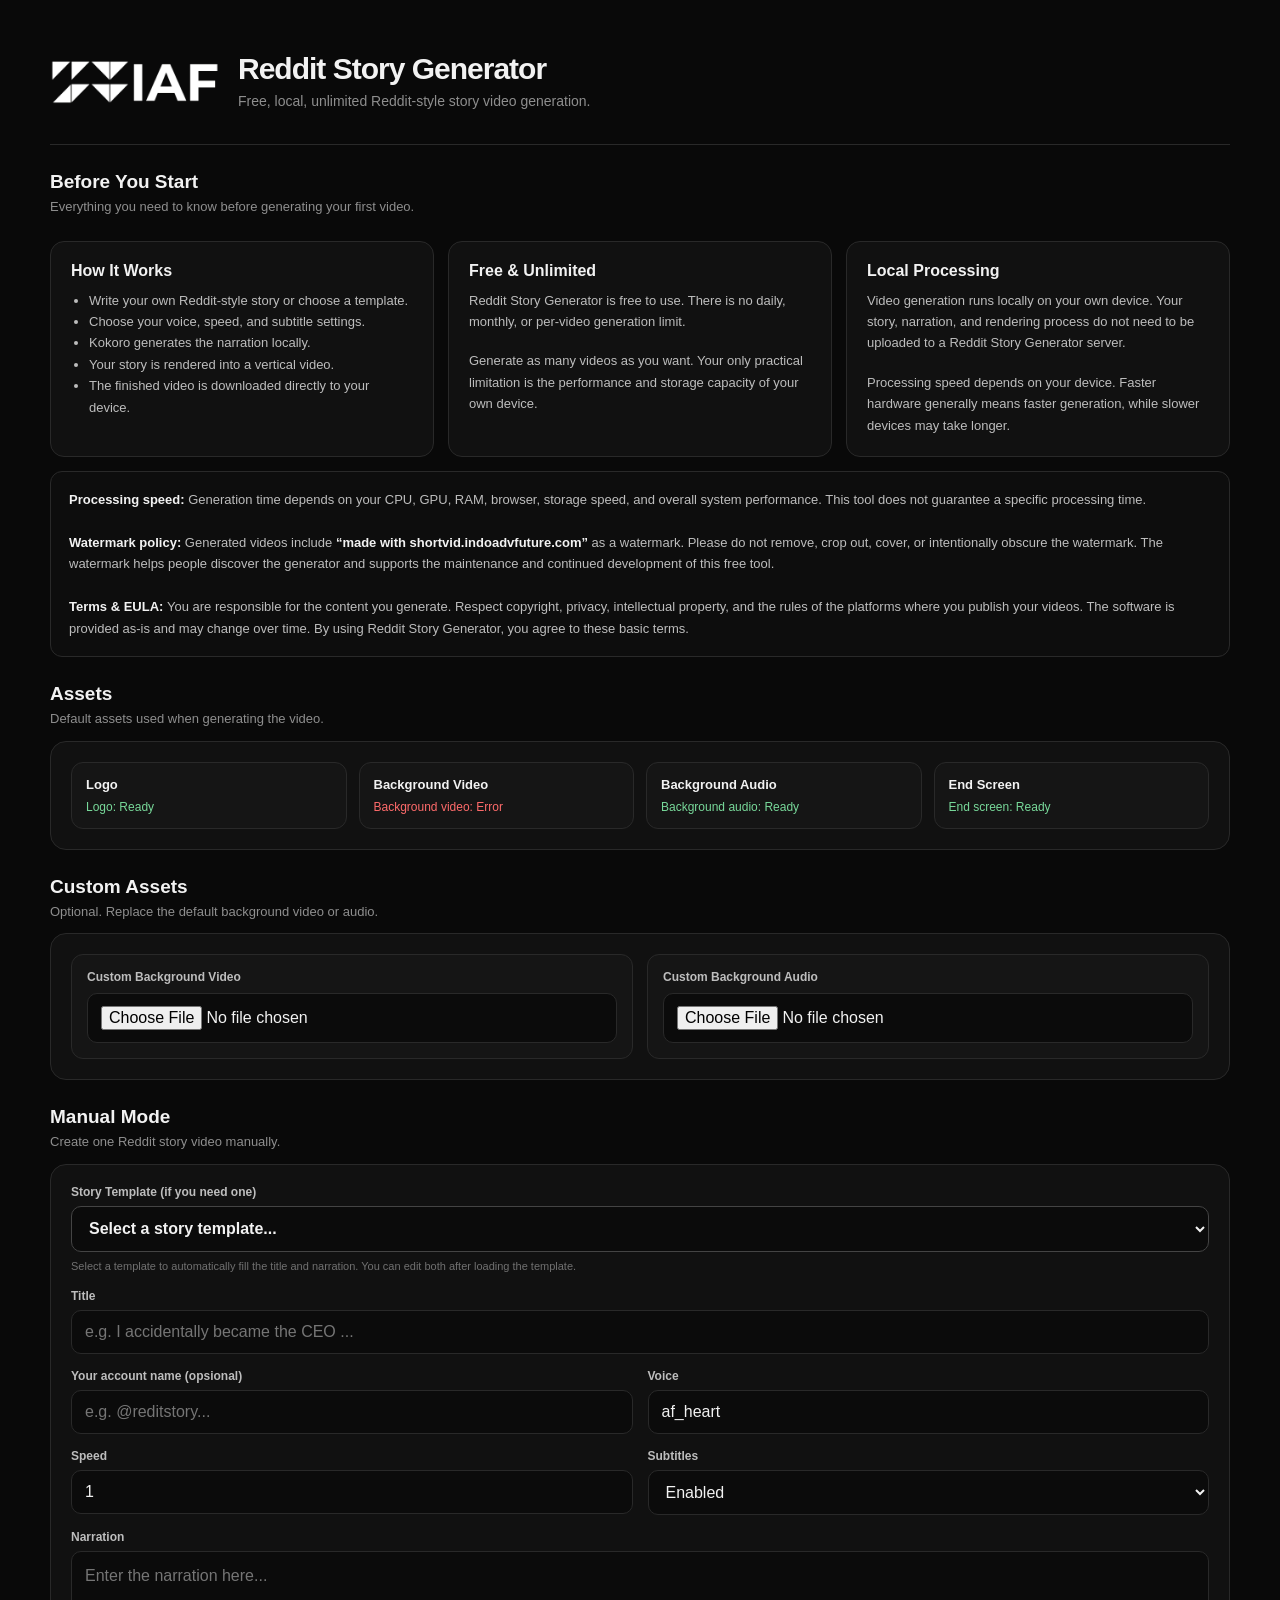
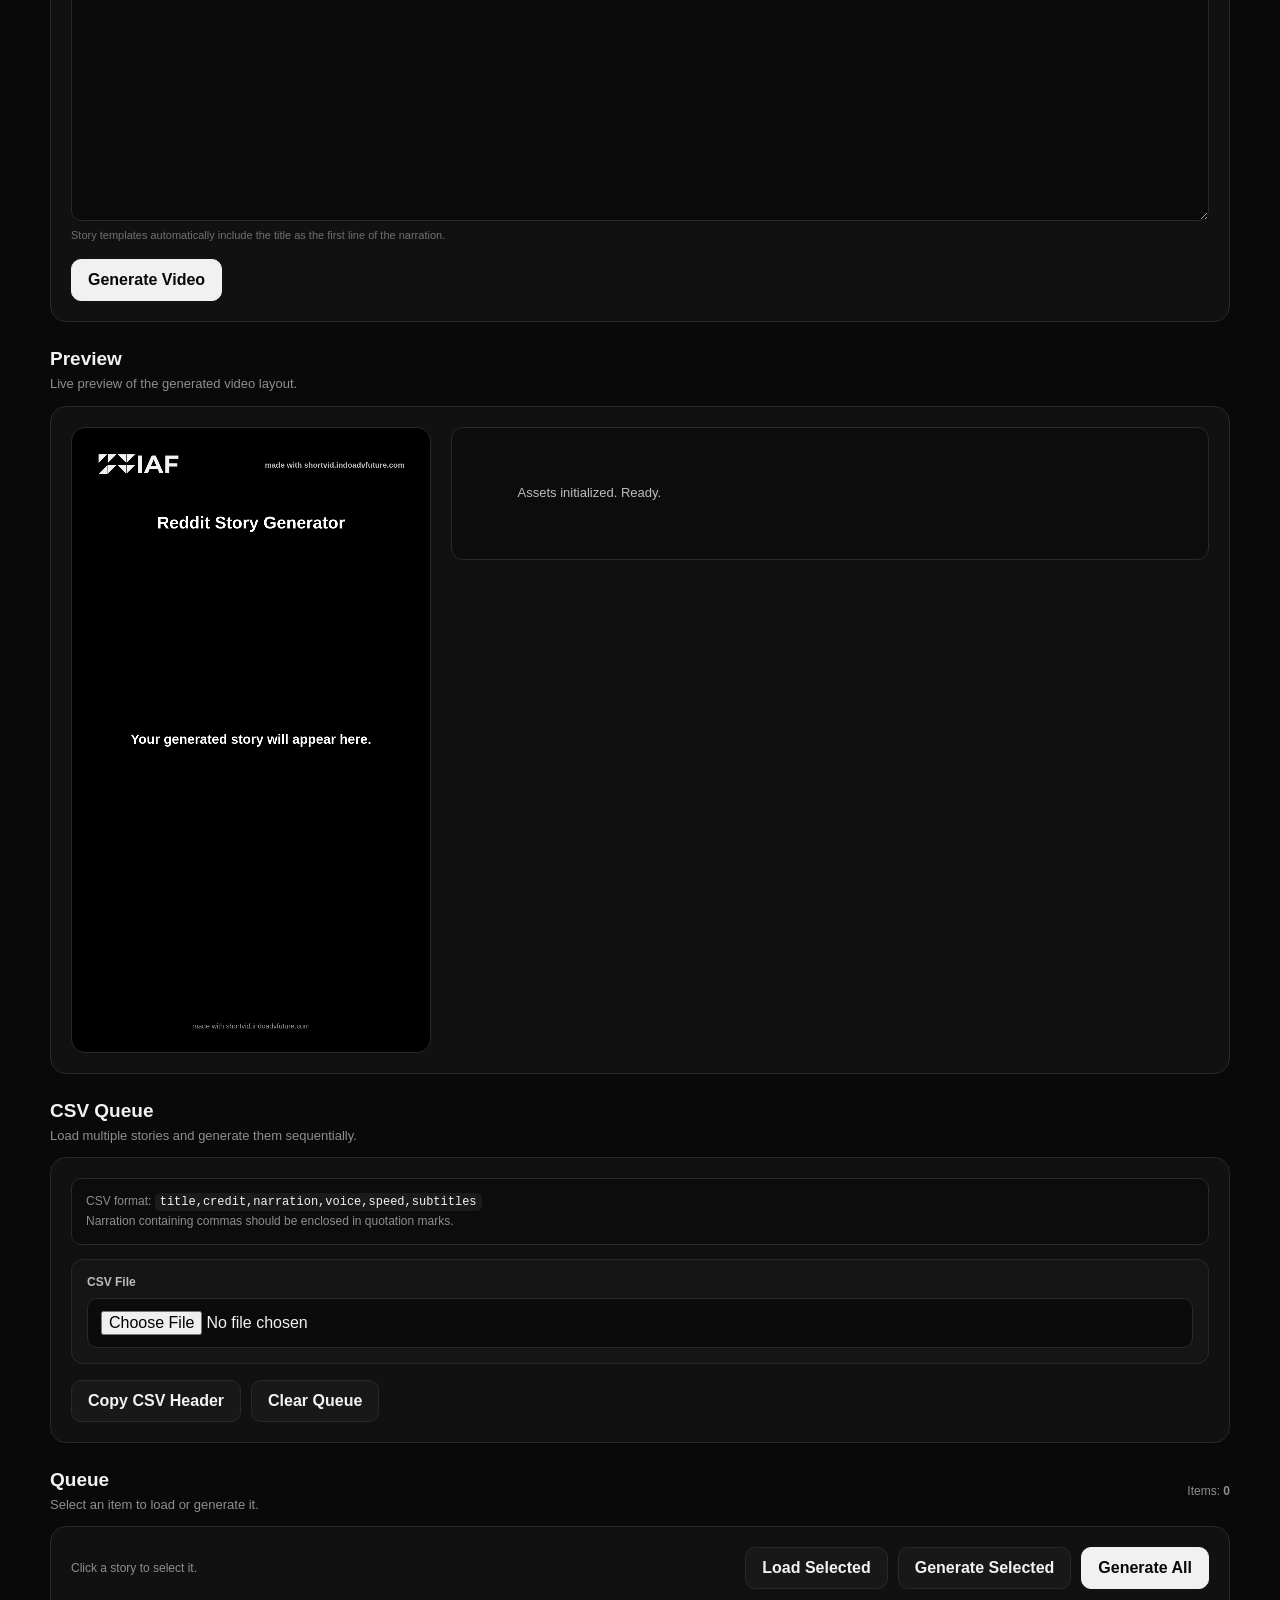
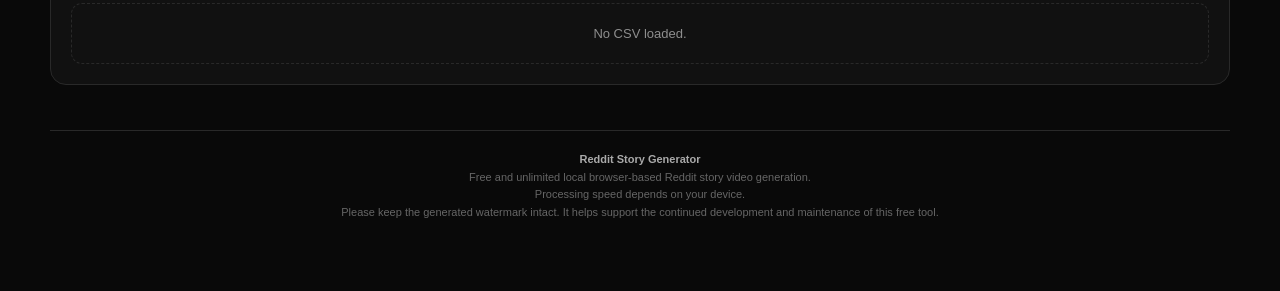
==== index.html @ f7179758 "bikin repo dulu wok" ====
<!DOCTYPE html>
<html lang="en">
<head>
  <meta charset="UTF-8" />
  <meta name="viewport" content="width=device-width, initial-scale=1.0" />

  <title>Reddit Story Generator</title>

  <style>
    * {
      box-sizing: border-box;
    }

    :root {
      --bg: #090909;
      --panel: #111111;
      --panel-2: #151515;
      --border: #292929;
      --text: #f2f2f2;
      --muted: #8e8e8e;
      --soft: #bdbdbd;
      --accent: #ffffff;
      --danger: #ff6b6b;
      --success: #78d99a;
    }

    html {
      scroll-behavior: smooth;
    }

    body {
      margin: 0;
      min-height: 100vh;
      background: var(--bg);
      color: var(--text);
      font-family:
        Arial,
        Helvetica,
        sans-serif;
    }

    button,
    input,
    textarea,
    select {
      font: inherit;
    }

    button {
      cursor: pointer;
    }

    .app {
      width: min(1180px, calc(100% - 32px));
      margin: 0 auto;
      padding: 32px 0 70px;
    }

    /* =========================
       HEADER
    ========================= */

    .header {
      display: flex;
      align-items: center;
      gap: 18px;
      padding: 18px 0 30px;
      border-bottom: 1px solid var(--border);
    }

    .header-logo {
      width: auto;
      height: 64px;
      max-width: 170px;
      object-fit: contain;
      display: block;
      background: transparent;
      border: none;
      padding: 0;
      border-radius: 0;
      flex-shrink: 0;
    }

    .header-title {
      margin: 0;
      font-size: 30px;
      font-weight: 700;
      letter-spacing: -1px;
    }

    .header-subtitle {
      margin: 5px 0 0;
      color: var(--muted);
      font-size: 14px;
      line-height: 1.5;
    }

    /* =========================
       SECTIONS
    ========================= */

    .section {
      margin-top: 26px;
    }

    .section-header {
      display: flex;
      justify-content: space-between;
      align-items: center;
      gap: 12px;
      margin-bottom: 12px;
    }

    .section-title {
      margin: 0;
      font-size: 19px;
    }

    .section-description {
      color: var(--muted);
      font-size: 13px;
      margin: 4px 0 0;
      line-height: 1.5;
    }

    .panel {
      background: var(--panel);
      border: 1px solid var(--border);
      border-radius: 16px;
      padding: 20px;
    }

    /* =========================
       INFO
    ========================= */

    .info-grid {
      display: grid;
      grid-template-columns: repeat(3, 1fr);
      gap: 14px;
      margin-top: 24px;
    }

    .info-card {
      background: var(--panel);
      border: 1px solid var(--border);
      border-radius: 14px;
      padding: 20px;
    }

    .info-card h2 {
      margin: 0 0 10px;
      font-size: 16px;
    }

    .info-card p,
    .info-card li {
      color: var(--soft);
      font-size: 13px;
      line-height: 1.65;
    }

    .info-card p {
      margin: 0;
    }

    .info-card ul {
      margin: 0;
      padding-left: 18px;
    }

    .notice {
      margin-top: 14px;
      padding: 17px 18px;
      border: 1px solid var(--border);
      border-radius: 12px;
      background: #0d0d0d;
      color: var(--soft);
      font-size: 13px;
      line-height: 1.65;
    }

    .notice strong {
      color: var(--text);
    }

    /* =========================
       ASSETS
    ========================= */

    .asset-grid {
      display: grid;
      grid-template-columns: repeat(4, 1fr);
      gap: 12px;
    }

    .asset {
      border: 1px solid var(--border);
      border-radius: 12px;
      padding: 14px;
      background: var(--panel-2);
    }

    .asset-name {
      font-size: 13px;
      font-weight: 600;
      margin-bottom: 8px;
    }

    .asset-status {
      color: var(--muted);
      font-size: 12px;
    }

    .asset-status.ready {
      color: var(--success);
    }

    .asset-status.error {
      color: var(--danger);
    }

    .asset-status.loading {
      color: var(--soft);
    }

    /* =========================
       FORMS
    ========================= */

    .form-grid {
      display: grid;
      grid-template-columns: repeat(2, 1fr);
      gap: 15px;
    }

    .field {
      display: flex;
      flex-direction: column;
      gap: 7px;
    }

    .field.full {
      grid-column: 1 / -1;
    }

    label {
      font-size: 12px;
      color: var(--soft);
      font-weight: 600;
    }

    input,
    textarea,
    select {
      width: 100%;
      color: var(--text);
      background: #0b0b0b;
      border: 1px solid var(--border);
      border-radius: 10px;
      outline: none;
      padding: 12px 13px;
    }

    input:focus,
    textarea:focus,
    select:focus {
      border-color: #555;
    }

    textarea {
      min-height: 270px;
      resize: vertical;
      line-height: 1.55;
    }

    select {
      cursor: pointer;
    }

    .template-select {
      min-height: 46px;
      border-color: #444;
      background: #0b0b0b;
      font-weight: 600;
    }

    .template-select:hover {
      border-color: #555;
    }

    .template-select:focus {
      border-color: #777;
    }

    .field-hint {
      color: #707070;
      font-size: 11px;
      line-height: 1.4;
    }

    /* =========================
       BUTTONS
    ========================= */

    .button-row {
      display: flex;
      flex-wrap: wrap;
      gap: 10px;
      margin-top: 16px;
    }

    button {
      border: 1px solid var(--border);
      background: #181818;
      color: var(--text);
      border-radius: 10px;
      padding: 11px 16px;
      font-weight: 600;
      transition:
        background 0.15s ease,
        border-color 0.15s ease,
        opacity 0.15s ease;
    }

    button:hover {
      background: #222;
      border-color: #444;
    }

    button.primary {
      background: #f1f1f1;
      color: #080808;
      border-color: #f1f1f1;
    }

    button.primary:hover {
      background: #ffffff;
    }

    button:disabled {
      opacity: 0.45;
      cursor: not-allowed;
    }

    /* =========================
       FILE INPUTS
    ========================= */

    .file-grid {
      display: grid;
      grid-template-columns: repeat(2, 1fr);
      gap: 14px;
    }

    .file-box {
      border: 1px solid var(--border);
      border-radius: 12px;
      padding: 15px;
      background: var(--panel-2);
    }

    .file-box label {
      display: block;
      margin-bottom: 9px;
    }

    /* =========================
       PREVIEW
    ========================= */

    .preview-layout {
      display: grid;
      grid-template-columns: 360px 1fr;
      gap: 20px;
      align-items: start;
    }

    .preview-frame {
      width: 100%;
      background: #000;
      border: 1px solid var(--border);
      border-radius: 14px;
      padding: 8px;
    }

    #previewCanvas {
      width: 100%;
      height: auto;
      display: block;
      background: #000;
      border-radius: 8px;
    }

    .status-box {
      min-height: 120px;
      background: #0c0c0c;
      border: 1px solid var(--border);
      border-radius: 12px;
      padding: 15px;
      color: var(--soft);
      font-size: 13px;
      line-height: 1.55;
      white-space: pre-wrap;
    }

    /* =========================
       CSV
    ========================= */

    .csv-help {
      padding: 13px 14px;
      margin-bottom: 14px;
      background: #0c0c0c;
      border: 1px solid var(--border);
      border-radius: 10px;
      color: var(--muted);
      font-size: 12px;
      line-height: 1.55;
    }

    code {
      color: var(--text);
      background: #1a1a1a;
      border-radius: 5px;
      padding: 2px 5px;
    }

    /* =========================
       QUEUE
    ========================= */

    .queue-toolbar {
      display: flex;
      flex-wrap: wrap;
      gap: 10px;
      align-items: center;
      justify-content: space-between;
      margin-bottom: 14px;
    }

    .queue-count {
      color: var(--muted);
      font-size: 12px;
    }

    #queueBody {
      display: flex;
      flex-direction: column;
      gap: 8px;
    }

    .queue-item {
      display: grid;
      grid-template-columns: 38px 1fr;
      gap: 12px;
      align-items: center;
      border: 1px solid var(--border);
      background: var(--panel-2);
      border-radius: 11px;
      padding: 11px 13px;
      cursor: pointer;
    }

    .queue-item:hover {
      border-color: #444;
    }

    .queue-item.selected {
      border-color: #777;
      background: #191919;
    }

    .queue-index {
      color: var(--muted);
      font-size: 12px;
      text-align: center;
    }

    .queue-title {
      font-size: 13px;
      font-weight: 600;
    }

    .queue-meta {
      display: flex;
      flex-wrap: wrap;
      gap: 8px;
      margin-top: 5px;
      color: var(--muted);
      font-size: 11px;
    }

    .empty-queue {
      color: var(--muted);
      border: 1px dashed var(--border);
      border-radius: 11px;
      padding: 22px;
      text-align: center;
      font-size: 13px;
    }

    /* =========================
       FOOTER
    ========================= */

    .footer {
      margin-top: 45px;
      padding-top: 20px;
      border-top: 1px solid var(--border);
      color: #666;
      text-align: center;
      font-size: 11px;
      line-height: 1.6;
    }

    .footer strong {
      color: #aaa;
    }

    /* =========================
       RESPONSIVE
    ========================= */

    @media (max-width: 850px) {
      .info-grid {
        grid-template-columns: 1fr;
      }

      .asset-grid {
        grid-template-columns: repeat(2, 1fr);
      }

      .preview-layout {
        grid-template-columns: 1fr;
      }

      .preview-frame {
        max-width: 360px;
      }
    }

    @media (max-width: 650px) {
      .app {
        width: min(100% - 20px, 1180px);
        padding-top: 18px;
      }

      .header {
        align-items: flex-start;
      }

      .header-logo {
        height: 52px;
        max-width: 125px;
      }

      .header-title {
        font-size: 23px;
      }

      .header-subtitle {
        font-size: 12px;
      }

      .form-grid,
      .file-grid {
        grid-template-columns: 1fr;
      }

      .field.full {
        grid-column: auto;
      }

      .asset-grid {
        grid-template-columns: 1fr;
      }

      .queue-toolbar {
        align-items: flex-start;
        flex-direction: column;
      }
    }
  </style>
</head>

<script>
(() => {
  const templates = {
    "little-brother": {
      title: "My little brother keeps asking me why I keep leaving my room at night.",
      narration: `My little brother keeps asking me why I keep leaving my room at night.

My little brother asked me something weird yesterday.

"Why do you keep leaving your room at 3 AM?"

I laughed.

"I don't."

He looked confused.

"Yes, you do."

I asked him what he saw.

He said every night, my bedroom door opens.

Then I walk downstairs.

I stand in the kitchen for a few minutes.

Then I come back upstairs.

I thought he was dreaming.

Until last night.

At 3:07 AM, I heard my bedroom door open.

I stayed completely still.

Footsteps walked down the hallway.

Then downstairs.

I grabbed my phone and checked the time.

3:08 AM.

I heard the kitchen cabinet open.

Then silence.

A few minutes later, footsteps came back upstairs.

They stopped outside my door.

Then my door slowly opened.

I expected to see myself.

Instead, I saw my little brother standing there.

He looked terrified.

He whispered:

"Don't look behind you."

I slowly turned around.

My closet door was open.

Something was standing inside.

Wearing my clothes.

My brother grabbed my hand.

Then my phone buzzed.

A message from my own number appeared.

"Don't let him wake up."

I looked at my brother.

He smiled.

Then he whispered:

"You finally noticed."`
    },

    "security-camera": {
      title: "My dad installed a camera in my room, but he refuses to tell me why.",
      narration: `My dad installed a camera in my room, but he refuses to tell me why.

My dad gave me a new security camera last week.

He said it was for safety.

I installed it above my desk.

Nothing unusual happened.

Until yesterday.

I was looking through the recordings when I noticed something strange.

At exactly 2:14 AM, the camera showed me sitting on my bed.

But I was asleep.

I watched the video again.

There I was.

Sitting completely still.

Staring directly into the camera.

I called my dad.

"Dad, why is there a recording of me awake last night?"

He went silent.

Then he asked:

"Are you sure that's you?"

I sent him the video.

He immediately called me back.

"Turn the camera off."

I asked why.

He said:

"Because we removed that camera six months ago."

I looked up.

The camera was still above my desk.

Then the recording suddenly updated.

A new video appeared.

It showed my bedroom.

Except this time, I wasn't in it.

Someone was standing behind the camera.

Then they whispered:

"Your dad knows."

My phone buzzed.

Dad had sent me one message.

"Do not come home."

I looked at my bedroom door.

It was slowly opening.`
    },

    "dead-neighbor": {
      title: "My neighbor knocks on my door every morning, but he died last month.",
      narration: `My neighbor knocks on my door every morning, but he died last month.

Every morning at 7 AM, someone knocks on my door.

Three knocks.

Always exactly three.

I never answered because I assumed it was my neighbor.

He used to do that every morning.

Yesterday I finally opened the door.

Nobody was there.

I looked across the street.

My neighbor's house was empty.

Then I remembered.

He died last month.

I went back inside and checked my security camera.

The footage showed him standing at my door.

Same clothes.

Same face.

Same three knocks.

I called his daughter.

She started crying when I told her.

Then she asked:

"Did he say anything?"

I said no.

She went quiet.

"That's strange."

I asked why.

She said:

"My dad couldn't knock."

"His hands were missing."

I froze.

That morning, the knocking happened again.

Three knocks.

This time, I heard a voice.

"Open the door."

I looked through the peephole.

My neighbor was standing outside.

Then he smiled.

And pointed behind me.

I turned around.

Someone was standing in my hallway.

Wearing the exact same clothes.`
    },

    "future-texts": {
      title: "My phone keeps receiving texts from me 10 minutes in the future.",
      narration: `My phone keeps receiving texts from me 10 minutes in the future.

The first message said:

"Don't leave your room."

I thought it was a glitch.

Then another message arrived.

"Your mom is about to knock."

Ten seconds later, someone knocked.

It was Mom.

I asked her if she had texted me.

She said no.

Another message appeared.

"Don't open the door."

I looked at Mom.

She was still knocking.

"Open up."

I didn't.

Then my phone buzzed again.

"Good. Now hide."

I asked who was texting me.

The reply came instantly.

"Me."

I typed:

"Who is me?"

Three dots appeared.

Then:

"You."

I laughed nervously.

Then another message appeared.

"Whatever happens, don't look through the window."

I heard something outside.

I looked anyway.

There was someone standing in the backyard.

It looked exactly like me.

My phone buzzed one last time.

"Why did you look?"

I stared at the window.

The person outside slowly raised their phone.

Mine buzzed again.

The message said:

"I'm not outside anymore."`
    }
  };

  function initStoryTemplate() {
    const select = document.getElementById("storyTemplate");
    const title = document.getElementById("titleInput");
    const narration = document.getElementById("narrationInput");
    const credit = document.getElementById("creditInput");

    if (!select || !title || !narration) {
      console.error(
        "[Story Template] Missing required elements:",
        {
          storyTemplate: !!select,
          titleInput: !!title,
          narrationInput: !!narration
        }
      );
      return;
    }

    select.addEventListener("change", () => {
      const template = templates[select.value];

      // Placeholder selected
      if (!template) return;

      // Fill title
      title.value = template.title;

      // Fill narration
      // The title is already included as the first line.
      narration.value = template.narration;

      // Template selection clears REG-ID / credit
      if (credit) {
        credit.value = "";
      }

      // Tell the rest of the UI that values changed
      title.dispatchEvent(
        new Event("input", { bubbles: true })
      );

      narration.dispatchEvent(
        new Event("input", { bubbles: true })
      );

      if (credit) {
        credit.dispatchEvent(
          new Event("input", { bubbles: true })
        );
      }

      // Update preview if available
      if (typeof window.drawPreview === "function") {
        try {
          window.drawPreview();
        } catch (e) {
          console.warn(
            "[Story Template] Preview update failed:",
            e
          );
        }
      }

      // Update status if available
      if (typeof window.setStatus === "function") {
        try {
          window.setStatus(
            "Loaded story template: " + template.title
          );
        } catch (e) {}
      }

      console.log(
        "[Story Template] Loaded:",
        select.value
      );
    });

    console.log(
      "[Story Template] Handler initialized successfully."
    );
  }

  // Works whether this script is loaded before or after DOM is ready
  if (document.readyState === "loading") {
    document.addEventListener(
      "DOMContentLoaded",
      initStoryTemplate,
      { once: true }
    );
  } else {
    initStoryTemplate();
  }
})();
</script>

<body>

  <main class="app">

    <!-- =========================
         HEADER
    ========================= -->

    <header class="header">

      <img
        id="logoLoader"
        class="header-logo"
        src="iaf-logo.png"
        alt="Reddit Story Generator"
      />

      <div class="header-text">

        <h1 class="header-title">
          Reddit Story Generator
        </h1>

        <p class="header-subtitle">
          Free, local, unlimited Reddit-style story video generation.
        </p>

      </div>

    </header>


    <!-- =========================
         BEFORE YOU START
    ========================= -->

    <section class="section">

      <div class="section-header">

        <div>

          <h2 class="section-title">
            Before You Start
          </h2>

          <p class="section-description">
            Everything you need to know before generating your first video.
          </p>

        </div>

      </div>


      <div class="info-grid">

        <!-- HOW IT WORKS -->

        <div class="info-card">

          <h2>
            How It Works
          </h2>

          <ul>

            <li>
              Write your own Reddit-style story or choose a template.
            </li>

            <li>
              Choose your voice, speed, and subtitle settings.
            </li>

            <li>
              Kokoro generates the narration locally.
            </li>

            <li>
              Your story is rendered into a vertical video.
            </li>

            <li>
              The finished video is downloaded directly to your device.
            </li>

          </ul>

        </div>


        <!-- FREE -->

        <div class="info-card">

          <h2>
            Free & Unlimited
          </h2>

          <p>
            Reddit Story Generator is free to use.
            There is no daily, monthly, or per-video generation limit.
          </p>

          <br />

          <p>
            Generate as many videos as you want.
            Your only practical limitation is the performance
            and storage capacity of your own device.
          </p>

        </div>


        <!-- LOCAL -->

        <div class="info-card">

          <h2>
            Local Processing
          </h2>

          <p>
            Video generation runs locally on your own device.
            Your story, narration, and rendering process do not need
            to be uploaded to a Reddit Story Generator server.
          </p>

          <br />

          <p>
            Processing speed depends on your device.
            Faster hardware generally means faster generation,
            while slower devices may take longer.
          </p>

        </div>

      </div>


      <!-- NOTICE -->

      <div class="notice">

        <strong>
          Processing speed:
        </strong>

        Generation time depends on your CPU, GPU, RAM, browser,
        storage speed, and overall system performance.
        This tool does not guarantee a specific processing time.

        <br />
        <br />

        <strong>
          Watermark policy:
        </strong>

        Generated videos include
        <strong>
          “made with shortvid.indoadvfuture.com”
        </strong>
        as a watermark.

        Please do not remove, crop out, cover, or intentionally
        obscure the watermark.

        The watermark helps people discover the generator and
        supports the maintenance and continued development
        of this free tool.

        <br />
        <br />

        <strong>
          Terms & EULA:
        </strong>

        You are responsible for the content you generate.
        Respect copyright, privacy, intellectual property,
        and the rules of the platforms where you publish your videos.

        The software is provided as-is and may change over time.

        By using Reddit Story Generator, you agree to these basic terms.

      </div>

    </section>


    <!-- =========================
         ASSETS
    ========================= -->

    <section class="section">

      <div class="section-header">

        <div>

          <h2 class="section-title">
            Assets
          </h2>

          <p class="section-description">
            Default assets used when generating the video.
          </p>

        </div>

      </div>


      <div class="panel">

        <div class="asset-grid">

          <div class="asset">

            <div class="asset-name">
              Logo
            </div>

            <div
              id="logoStatus"
              class="asset-status"
            >
              Loading...
            </div>

          </div>


          <div class="asset">

            <div class="asset-name">
              Background Video
            </div>

            <div
              id="videoStatus"
              class="asset-status"
            >
              Loading...
            </div>

          </div>


          <div class="asset">

            <div class="asset-name">
              Background Audio
            </div>

            <div
              id="audioStatus"
              class="asset-status"
            >
              Loading...
            </div>

          </div>


          <div class="asset">

            <div class="asset-name">
              End Screen
            </div>

            <div
              id="endStatus"
              class="asset-status"
            >
              Loading...
            </div>

          </div>

        </div>

      </div>

    </section>


    <!-- =========================
         CUSTOM ASSETS
    ========================= -->

    <section class="section">

      <div class="section-header">

        <div>

          <h2 class="section-title">
            Custom Assets
          </h2>

          <p class="section-description">
            Optional. Replace the default background video or audio.
          </p>

        </div>

      </div>


      <div class="panel">

        <div class="file-grid">

          <div class="file-box">

            <label for="customVideo">
              Custom Background Video
            </label>

            <input
              id="customVideo"
              type="file"
              accept="video/*"
            />

          </div>


          <div class="file-box">

            <label for="customAudio">
              Custom Background Audio
            </label>

            <input
              id="customAudio"
              type="file"
              accept="audio/*"
            />

          </div>

        </div>

      </div>

    </section>


    <!-- =========================
         MANUAL MODE
    ========================= -->

    <section class="section">

      <div class="section-header">

        <div>

          <h2 class="section-title">
            Manual Mode
          </h2>

          <p class="section-description">
            Create one Reddit story video manually.
          </p>

        </div>

      </div>


      <div class="panel">

        <div class="form-grid">


          <!-- STORY TEMPLATE -->

          <div class="field full">

            <label for="storyTemplate">
              Story Template (if you need one)
            </label>

            <select
              id="storyTemplate"
              class="template-select"
            >

              <option value="">
                Select a story template...
              </option>

              <option value="little-brother">
                My little brother keeps asking me why I keep leaving my room at night.
              </option>

              <option value="security-camera">
                My dad installed a camera in my room, but he refuses to tell me why.
              </option>

              <option value="dead-neighbor">
                My neighbor knocks on my door every morning, but he died last month.
              </option>

              <option value="future-texts">
                My phone keeps receiving texts from me 10 minutes in the future.
              </option>

            </select>

            <div class="field-hint">
              Select a template to automatically fill the title and narration.
              You can edit both after loading the template.
            </div>

          </div>


          <!-- TITLE -->

          <div class="field full">

            <label for="titleInput">
              Title
            </label>

            <input
              id="titleInput"
              type="text"
              placeholder="e.g. I accidentally became the CEO ..."
            />

          </div>


          <!-- CREDIT -->

          <div class="field">

            <label for="creditInput">
              Your account name (opsional)
            </label>

            <input
              id="creditInput"
              type="text"
              placeholder="e.g. @reditstory..."
            />

          </div>


          <!-- VOICE -->

          <div class="field">

            <label for="voiceInput">
              Voice
            </label>

            <input
              id="voiceInput"
              type="text"
              value="af_heart"
              placeholder="Kokoro voice"
            />

          </div>


          <!-- SPEED -->

          <div class="field">

            <label for="speedInput">
              Speed
            </label>

            <input
              id="speedInput"
              type="number"
              value="1"
              min="0.1"
              max="3"
              step="0.05"
            />

          </div>


          <!-- SUBTITLES -->

          <div class="field">

            <label for="subtitlesInput">
              Subtitles
            </label>

            <select id="subtitlesInput">

              <option value="true">
                Enabled
              </option>

              <option value="false">
                Disabled
              </option>

            </select>

          </div>


          <!-- NARRATION -->

          <div class="field full">

            <label for="narrationInput">
              Narration
            </label>

            <textarea
              id="narrationInput"
              placeholder="Enter the narration here..."
            ></textarea>

            <div class="field-hint">
              Story templates automatically include the title as
              the first line of the narration.
            </div>

          </div>


        </div>


        <div class="button-row">

          <button
            id="generateBtn"
            class="primary"
          >
            Generate Video
          </button>

        </div>

      </div>

    </section>


    <!-- =========================
         PREVIEW
    ========================= -->

    <section class="section">

      <div class="section-header">

        <div>

          <h2 class="section-title">
            Preview
          </h2>

          <p class="section-description">
            Live preview of the generated video layout.
          </p>

        </div>

      </div>


      <div class="panel">

        <div class="preview-layout">


          <div class="preview-frame">

            <canvas
              id="previewCanvas"
              width="1080"
              height="1920"
            ></canvas>

          </div>


          <div>

            <div class="status-box">

              <span id="statusText">
                Initializing...
              </span>

            </div>

          </div>


        </div>

      </div>

    </section>


    <!-- =========================
         CSV QUEUE
    ========================= -->

    <section class="section">

      <div class="section-header">

        <div>

          <h2 class="section-title">
            CSV Queue
          </h2>

          <p class="section-description">
            Load multiple stories and generate them sequentially.
          </p>

        </div>

      </div>


      <div class="panel">


        <div class="csv-help">

          CSV format:

          <code>
            title,credit,narration,voice,speed,subtitles
          </code>

          <br />

          Narration containing commas should be enclosed
          in quotation marks.

        </div>


        <div class="file-box">

          <label for="csvInput">
            CSV File
          </label>

          <input
            id="csvInput"
            type="file"
            accept=".csv,text/csv"
          />

        </div>


        <div class="button-row">

          <button id="copyHeaderBtn">
            Copy CSV Header
          </button>

          <button id="clearQueueBtn">
            Clear Queue
          </button>

        </div>


      </div>

    </section>


    <!-- =========================
         QUEUE
    ========================= -->

    <section class="section">

      <div class="section-header">

        <div>

          <h2 class="section-title">
            Queue
          </h2>

          <p class="section-description">
            Select an item to load or generate it.
          </p>

        </div>


        <div class="queue-count">

          Items:

          <strong id="queueCount">
            0
          </strong>

        </div>

      </div>


      <div class="panel">


        <div class="queue-toolbar">


          <div class="queue-count">
            Click a story to select it.
          </div>


          <div
            class="button-row"
            style="margin-top: 0;"
          >

            <button id="loadSelectedBtn">
              Load Selected
            </button>

            <button id="generateSelectedBtn">
              Generate Selected
            </button>

            <button
              id="generateAllBtn"
              class="primary"
            >
              Generate All
            </button>

          </div>


        </div>


        <div id="queueBody">

          <div class="empty-queue">
            No CSV loaded.
          </div>

        </div>


      </div>

    </section>


    <!-- =========================
         FOOTER
    ========================= -->

    <footer class="footer">

      <strong>
        Reddit Story Generator
      </strong>

      <br />

      Free and unlimited local browser-based
      Reddit story video generation.

      <br />

      Processing speed depends on your device.

      <br />

      Please keep the generated watermark intact.
      It helps support the continued development
      and maintenance of this free tool.

    </footer>

  </main>


  <!-- =========================
       HIDDEN ASSET LOADERS
  ========================= -->

  <video
    id="bgLoader"
    src="bg.mp4"
    preload="auto"
    muted
    loop
    playsinline
    style="display: none;"
  ></video>


  <img
    id="endLoader"
    src="end.png"
    alt=""
    style="display: none;"
  />


  <!-- =========================
       SCRIPTS
  ========================= -->

  <script src="video-generator.js"></script>
  <script src="ui.js"></script>

</body>
</html>
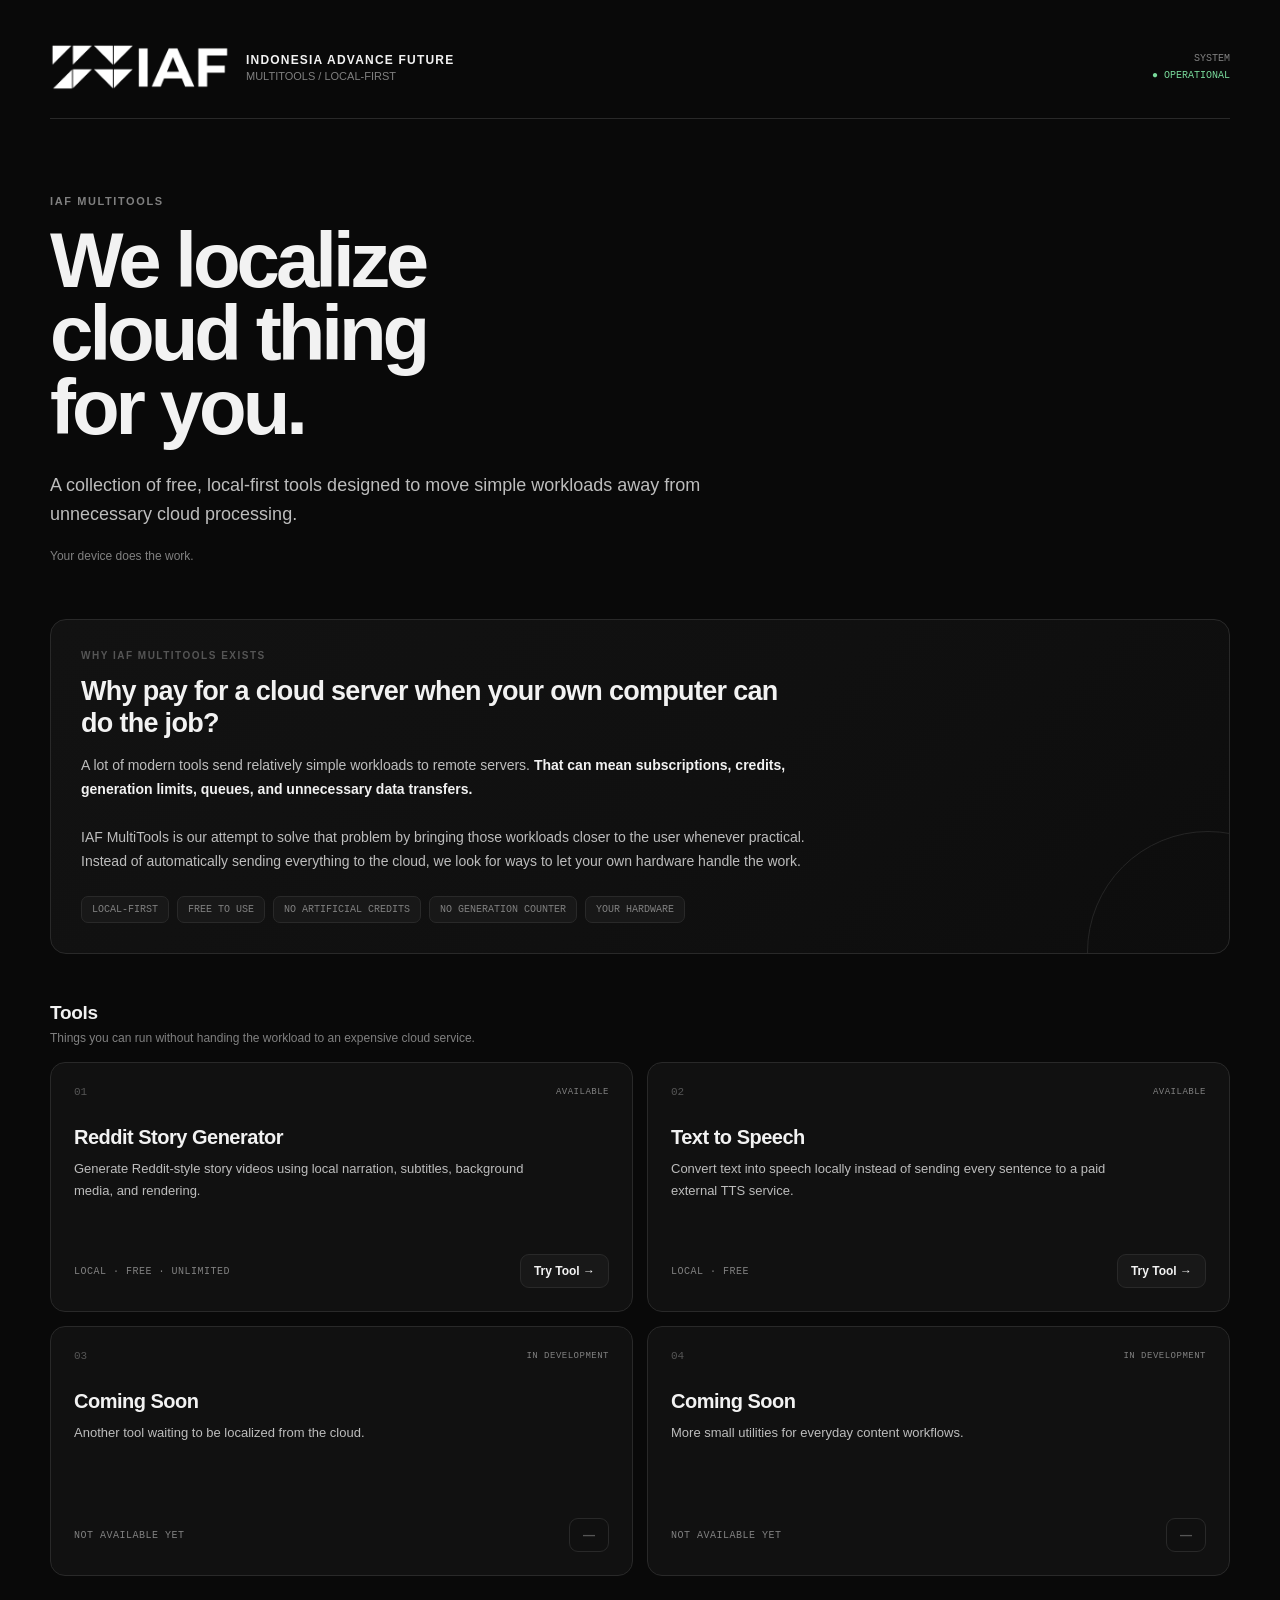
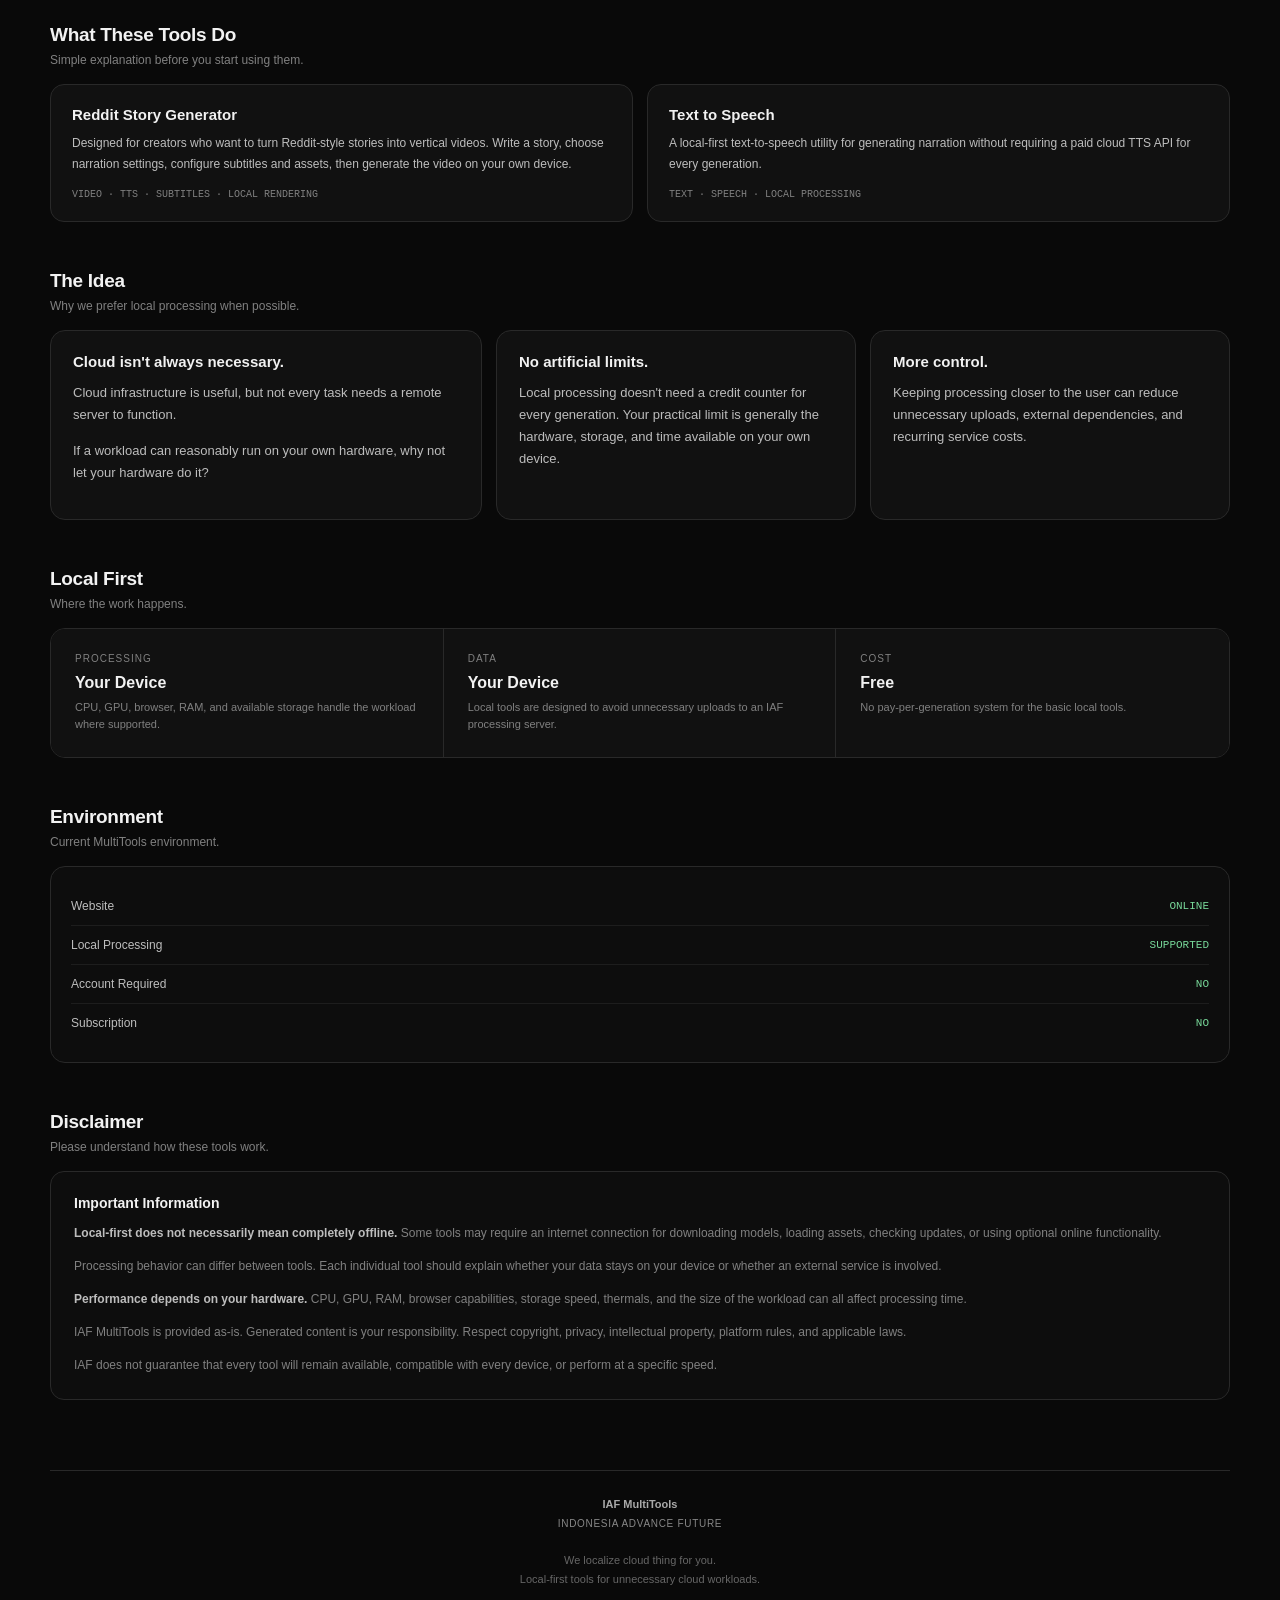
==== commit 8d2cf5f9: "Multitools hampir jadi" ====
--- a/index.html
+++ b/index.html
@@ -4,7 +4,7 @@
   <meta charset="UTF-8" />
   <meta name="viewport" content="width=device-width, initial-scale=1.0" />
 
-  <title>Reddit Story Generator</title>
+  <title>IAF MultiTools — Indonesia Advance Future</title>
 
   <style>
     * {
@@ -15,12 +15,16 @@
       --bg: #090909;
       --panel: #111111;
       --panel-2: #151515;
+      --panel-3: #0d0d0d;
+
       --border: #292929;
+      --border-soft: #202020;
+
       --text: #f2f2f2;
-      --muted: #8e8e8e;
       --soft: #bdbdbd;
-      --accent: #ffffff;
-      --danger: #ff6b6b;
+      --muted: #808080;
+      --dim: #555555;
+
       --success: #78d99a;
     }
 
@@ -31,12 +35,19 @@
     body {
       margin: 0;
       min-height: 100vh;
+
       background: var(--bg);
       color: var(--text);
+
       font-family:
         Arial,
         Helvetica,
         sans-serif;
+    }
+
+    a {
+      color: inherit;
+      text-decoration: none;
     }
 
     button,
@@ -46,1174 +57,973 @@
       font: inherit;
     }
 
-    button {
-      cursor: pointer;
-    }
-
     .app {
       width: min(1180px, calc(100% - 32px));
       margin: 0 auto;
-      padding: 32px 0 70px;
-    }
-
-    /* =========================
+
+      padding: 28px 0 70px;
+    }
+
+
+    /* =====================================================
        HEADER
-    ========================= */
+    ===================================================== */
 
     .header {
       display: flex;
       align-items: center;
-      gap: 18px;
-      padding: 18px 0 30px;
+      justify-content: space-between;
+
+      gap: 30px;
+
+      padding: 12px 0 24px;
+
       border-bottom: 1px solid var(--border);
     }
 
-    .header-logo {
+    .brand {
+      display: flex;
+      align-items: center;
+
+      gap: 16px;
+    }
+
+    .logo {
       width: auto;
-      height: 64px;
-      max-width: 170px;
+      height: 54px;
+
+      max-width: 180px;
+
       object-fit: contain;
+
       display: block;
+
       background: transparent;
       border: none;
+      border-radius: 0;
+
       padding: 0;
-      border-radius: 0;
-      flex-shrink: 0;
-    }
-
-    .header-title {
+    }
+
+    .brand-info {
+      display: flex;
+      flex-direction: column;
+
+      gap: 3px;
+    }
+
+    .brand-name {
       margin: 0;
-      font-size: 30px;
+
+      font-size: 12px;
       font-weight: 700;
-      letter-spacing: -1px;
-    }
-
-    .header-subtitle {
-      margin: 5px 0 0;
+
+      letter-spacing: 1.2px;
+    }
+
+    .brand-subtitle {
+      margin: 0;
+
       color: var(--muted);
+
+      font-size: 11px;
+    }
+
+    .header-status {
+      color: var(--muted);
+
+      font-size: 10px;
+
+      font-family: monospace;
+
+      text-align: right;
+
+      line-height: 1.7;
+    }
+
+    .header-status strong {
+      color: var(--success);
+
+      font-weight: 400;
+    }
+
+
+    /* =====================================================
+       HERO
+    ===================================================== */
+
+    .hero {
+      padding: 76px 0 56px;
+
+      max-width: 900px;
+    }
+
+    .hero-label {
+      margin-bottom: 17px;
+
+      color: var(--muted);
+
+      font-size: 11px;
+      font-weight: 700;
+
+      letter-spacing: 1.6px;
+
+      text-transform: uppercase;
+    }
+
+    .hero-title {
+      margin: 0;
+
+      font-size: clamp(43px, 7vw, 78px);
+
+      line-height: 0.94;
+
+      letter-spacing: -4px;
+    }
+
+    .hero-subtitle {
+      max-width: 690px;
+
+      margin: 27px 0 0;
+
+      color: var(--soft);
+
+      font-size: 18px;
+
+      line-height: 1.6;
+    }
+
+    .hero-note {
+      margin: 20px 0 0;
+
+      color: var(--muted);
+
+      font-size: 12px;
+    }
+
+
+    /* =====================================================
+       INTRO / AD PANEL
+    ===================================================== */
+
+    .intro-panel {
+      position: relative;
+
+      overflow: hidden;
+
+      padding: 30px;
+
+      background:
+        linear-gradient(
+          135deg,
+          #121212 0%,
+          #101010 55%,
+          #0d0d0d 100%
+        );
+
+      border: 1px solid var(--border);
+
+      border-radius: 16px;
+    }
+
+    .intro-panel::after {
+      content: "";
+
+      position: absolute;
+
+      width: 240px;
+      height: 240px;
+
+      right: -100px;
+      bottom: -120px;
+
+      border: 1px solid #252525;
+
+      border-radius: 50%;
+
+      pointer-events: none;
+    }
+
+    .intro-label {
+      margin-bottom: 14px;
+
+      color: var(--dim);
+
+      font-size: 10px;
+      font-weight: 700;
+
+      letter-spacing: 1.5px;
+
+      text-transform: uppercase;
+    }
+
+    .intro-title {
+      max-width: 700px;
+
+      margin: 0;
+
+      font-size: 27px;
+      line-height: 1.2;
+
+      letter-spacing: -0.7px;
+    }
+
+    .intro-text {
+      max-width: 760px;
+
+      margin: 15px 0 0;
+
+      color: var(--soft);
+
       font-size: 14px;
-      line-height: 1.5;
-    }
-
-    /* =========================
-       SECTIONS
-    ========================= */
+
+      line-height: 1.7;
+    }
+
+    .intro-text strong {
+      color: var(--text);
+    }
+
+    .intro-features {
+      display: flex;
+
+      flex-wrap: wrap;
+
+      gap: 8px;
+
+      margin-top: 23px;
+    }
+
+    .intro-feature {
+      padding: 7px 10px;
+
+      background: #181818;
+
+      border: 1px solid var(--border);
+
+      border-radius: 7px;
+
+      color: var(--muted);
+
+      font-size: 10px;
+
+      font-family: monospace;
+    }
+
+
+    /* =====================================================
+       SECTION
+    ===================================================== */
 
     .section {
-      margin-top: 26px;
+      margin-top: 48px;
     }
 
     .section-header {
       display: flex;
+      align-items: flex-end;
       justify-content: space-between;
-      align-items: center;
-      gap: 12px;
-      margin-bottom: 12px;
+
+      gap: 20px;
+
+      margin-bottom: 15px;
     }
 
     .section-title {
       margin: 0;
+
       font-size: 19px;
+
+      letter-spacing: -0.3px;
     }
 
     .section-description {
+      margin: 5px 0 0;
+
       color: var(--muted);
-      font-size: 13px;
-      margin: 4px 0 0;
+
+      font-size: 12px;
+
       line-height: 1.5;
     }
 
-    .panel {
+
+    /* =====================================================
+       TOOLS
+    ===================================================== */
+
+    .tool-grid {
+      display: grid;
+
+      grid-template-columns:
+        repeat(2, 1fr);
+
+      gap: 14px;
+    }
+
+    .tool-card {
+      display: flex;
+
+      flex-direction: column;
+
+      min-height: 250px;
+
+      padding: 23px;
+
       background: var(--panel);
+
       border: 1px solid var(--border);
-      border-radius: 16px;
-      padding: 20px;
-    }
-
-    /* =========================
-       INFO
-    ========================= */
-
-    .info-grid {
-      display: grid;
-      grid-template-columns: repeat(3, 1fr);
-      gap: 14px;
-      margin-top: 24px;
-    }
-
-    .info-card {
-      background: var(--panel);
-      border: 1px solid var(--border);
-      border-radius: 14px;
-      padding: 20px;
-    }
-
-    .info-card h2 {
-      margin: 0 0 10px;
-      font-size: 16px;
-    }
-
-    .info-card p,
-    .info-card li {
-      color: var(--soft);
-      font-size: 13px;
-      line-height: 1.65;
-    }
-
-    .info-card p {
-      margin: 0;
-    }
-
-    .info-card ul {
-      margin: 0;
-      padding-left: 18px;
-    }
-
-    .notice {
-      margin-top: 14px;
-      padding: 17px 18px;
-      border: 1px solid var(--border);
-      border-radius: 12px;
-      background: #0d0d0d;
-      color: var(--soft);
-      font-size: 13px;
-      line-height: 1.65;
-    }
-
-    .notice strong {
-      color: var(--text);
-    }
-
-    /* =========================
-       ASSETS
-    ========================= */
-
-    .asset-grid {
-      display: grid;
-      grid-template-columns: repeat(4, 1fr);
-      gap: 12px;
-    }
-
-    .asset {
-      border: 1px solid var(--border);
-      border-radius: 12px;
-      padding: 14px;
-      background: var(--panel-2);
-    }
-
-    .asset-name {
-      font-size: 13px;
-      font-weight: 600;
-      margin-bottom: 8px;
-    }
-
-    .asset-status {
-      color: var(--muted);
-      font-size: 12px;
-    }
-
-    .asset-status.ready {
-      color: var(--success);
-    }
-
-    .asset-status.error {
-      color: var(--danger);
-    }
-
-    .asset-status.loading {
-      color: var(--soft);
-    }
-
-    /* =========================
-       FORMS
-    ========================= */
-
-    .form-grid {
-      display: grid;
-      grid-template-columns: repeat(2, 1fr);
-      gap: 15px;
-    }
-
-    .field {
-      display: flex;
-      flex-direction: column;
-      gap: 7px;
-    }
-
-    .field.full {
-      grid-column: 1 / -1;
-    }
-
-    label {
-      font-size: 12px;
-      color: var(--soft);
-      font-weight: 600;
-    }
-
-    input,
-    textarea,
-    select {
-      width: 100%;
-      color: var(--text);
-      background: #0b0b0b;
-      border: 1px solid var(--border);
-      border-radius: 10px;
-      outline: none;
-      padding: 12px 13px;
-    }
-
-    input:focus,
-    textarea:focus,
-    select:focus {
-      border-color: #555;
-    }
-
-    textarea {
-      min-height: 270px;
-      resize: vertical;
-      line-height: 1.55;
-    }
-
-    select {
-      cursor: pointer;
-    }
-
-    .template-select {
-      min-height: 46px;
-      border-color: #444;
-      background: #0b0b0b;
-      font-weight: 600;
-    }
-
-    .template-select:hover {
-      border-color: #555;
-    }
-
-    .template-select:focus {
-      border-color: #777;
-    }
-
-    .field-hint {
-      color: #707070;
-      font-size: 11px;
-      line-height: 1.4;
-    }
-
-    /* =========================
-       BUTTONS
-    ========================= */
-
-    .button-row {
-      display: flex;
-      flex-wrap: wrap;
-      gap: 10px;
-      margin-top: 16px;
-    }
-
-    button {
-      border: 1px solid var(--border);
-      background: #181818;
-      color: var(--text);
-      border-radius: 10px;
-      padding: 11px 16px;
-      font-weight: 600;
+
+      border-radius: 15px;
+
       transition:
         background 0.15s ease,
         border-color 0.15s ease,
-        opacity 0.15s ease;
-    }
-
-    button:hover {
-      background: #222;
+        transform 0.15s ease;
+    }
+
+    .tool-card:hover {
+      background: var(--panel-2);
+
       border-color: #444;
-    }
-
-    button.primary {
-      background: #f1f1f1;
-      color: #080808;
-      border-color: #f1f1f1;
-    }
-
-    button.primary:hover {
-      background: #ffffff;
-    }
-
-    button:disabled {
-      opacity: 0.45;
-      cursor: not-allowed;
-    }
-
-    /* =========================
-       FILE INPUTS
-    ========================= */
-
-    .file-grid {
-      display: grid;
-      grid-template-columns: repeat(2, 1fr);
-      gap: 14px;
-    }
-
-    .file-box {
-      border: 1px solid var(--border);
-      border-radius: 12px;
-      padding: 15px;
-      background: var(--panel-2);
-    }
-
-    .file-box label {
-      display: block;
-      margin-bottom: 9px;
-    }
-
-    /* =========================
-       PREVIEW
-    ========================= */
-
-    .preview-layout {
-      display: grid;
-      grid-template-columns: 360px 1fr;
-      gap: 20px;
-      align-items: start;
-    }
-
-    .preview-frame {
-      width: 100%;
-      background: #000;
-      border: 1px solid var(--border);
-      border-radius: 14px;
-      padding: 8px;
-    }
-
-    #previewCanvas {
-      width: 100%;
-      height: auto;
-      display: block;
-      background: #000;
-      border-radius: 8px;
-    }
-
-    .status-box {
-      min-height: 120px;
-      background: #0c0c0c;
-      border: 1px solid var(--border);
-      border-radius: 12px;
-      padding: 15px;
-      color: var(--soft);
-      font-size: 13px;
-      line-height: 1.55;
-      white-space: pre-wrap;
-    }
-
-    /* =========================
-       CSV
-    ========================= */
-
-    .csv-help {
-      padding: 13px 14px;
-      margin-bottom: 14px;
-      background: #0c0c0c;
-      border: 1px solid var(--border);
-      border-radius: 10px;
+
+      transform: translateY(-2px);
+    }
+
+    .tool-card.disabled {
+      cursor: default;
+    }
+
+    .tool-card.disabled:hover {
+      background: var(--panel);
+
+      border-color: var(--border);
+
+      transform: none;
+    }
+
+    .tool-number {
+      color: var(--dim);
+
+      font-size: 11px;
+
+      font-family: monospace;
+    }
+
+    .tool-status {
+      margin-left: auto;
+
       color: var(--muted);
-      font-size: 12px;
-      line-height: 1.55;
-    }
-
-    code {
-      color: var(--text);
-      background: #1a1a1a;
-      border-radius: 5px;
-      padding: 2px 5px;
-    }
-
-    /* =========================
-       QUEUE
-    ========================= */
-
-    .queue-toolbar {
+
+      font-size: 9px;
+
+      font-family: monospace;
+
+      letter-spacing: 0.5px;
+    }
+
+    .tool-top {
       display: flex;
-      flex-wrap: wrap;
-      gap: 10px;
+
       align-items: center;
       justify-content: space-between;
-      margin-bottom: 14px;
-    }
-
-    .queue-count {
+    }
+
+    .tool-name {
+      margin: 28px 0 9px;
+
+      font-size: 20px;
+      font-weight: 700;
+
+      letter-spacing: -0.5px;
+    }
+
+    .tool-description {
+      max-width: 470px;
+
+      margin: 0;
+
+      color: var(--soft);
+
+      font-size: 13px;
+
+      line-height: 1.65;
+    }
+
+    .tool-footer {
+      display: flex;
+
+      align-items: center;
+      justify-content: space-between;
+
+      gap: 15px;
+
+      margin-top: auto;
+      padding-top: 28px;
+    }
+
+    .tool-meta {
       color: var(--muted);
+
+      font-size: 10px;
+
+      font-family: monospace;
+
+      letter-spacing: 0.5px;
+    }
+
+    .tool-link {
+      padding: 9px 13px;
+
+      background: #181818;
+
+      border: 1px solid var(--border);
+
+      border-radius: 9px;
+
       font-size: 12px;
-    }
-
-    #queueBody {
+
+      font-weight: 600;
+
+      white-space: nowrap;
+    }
+
+    .tool-card:hover .tool-link {
+      background: #222;
+
+      border-color: #444;
+    }
+
+    .tool-card.disabled .tool-link {
+      color: var(--dim);
+
+      background: #101010;
+    }
+
+
+    /* =====================================================
+       TOOL EXPLANATION
+    ===================================================== */
+
+    .tool-info-grid {
+      display: grid;
+
+      grid-template-columns:
+        repeat(2, 1fr);
+
+      gap: 14px;
+    }
+
+    .tool-info {
+      padding: 21px;
+
+      background: var(--panel);
+
+      border: 1px solid var(--border);
+
+      border-radius: 14px;
+    }
+
+    .tool-info h3 {
+      margin: 0 0 10px;
+
+      font-size: 15px;
+    }
+
+    .tool-info p {
+      margin: 0;
+
+      color: var(--soft);
+
+      font-size: 12px;
+
+      line-height: 1.7;
+    }
+
+    .tool-info-meta {
+      margin-top: 15px;
+
+      color: var(--muted);
+
+      font-size: 10px;
+
+      font-family: monospace;
+    }
+
+
+    /* =====================================================
+       PHILOSOPHY
+    ===================================================== */
+
+    .philosophy {
+      display: grid;
+
+      grid-template-columns:
+        1.2fr
+        1fr
+        1fr;
+
+      gap: 14px;
+    }
+
+    .philosophy-card {
+      min-height: 190px;
+
+      padding: 22px;
+
+      background: var(--panel);
+
+      border: 1px solid var(--border);
+
+      border-radius: 15px;
+    }
+
+    .philosophy-card h3 {
+      margin: 0 0 12px;
+
+      font-size: 15px;
+    }
+
+    .philosophy-card p {
+      margin: 0;
+
+      color: var(--soft);
+
+      font-size: 13px;
+
+      line-height: 1.7;
+    }
+
+    .philosophy-card p + p {
+      margin-top: 14px;
+    }
+
+
+    /* =====================================================
+       LOCAL FIRST
+    ===================================================== */
+
+    .local-box {
+      display: grid;
+
+      grid-template-columns:
+        repeat(3, 1fr);
+
+      overflow: hidden;
+
+      border: 1px solid var(--border);
+
+      border-radius: 15px;
+    }
+
+    .local-item {
+      padding: 24px;
+
+      background: var(--panel);
+
+      border-right: 1px solid var(--border);
+    }
+
+    .local-item:last-child {
+      border-right: none;
+    }
+
+    .local-label {
+      color: var(--muted);
+
+      font-size: 10px;
+
+      letter-spacing: 1px;
+
+      text-transform: uppercase;
+    }
+
+    .local-value {
+      margin-top: 10px;
+
+      font-size: 16px;
+
+      font-weight: 700;
+    }
+
+    .local-description {
+      margin-top: 7px;
+
+      color: var(--muted);
+
+      font-size: 11px;
+
+      line-height: 1.55;
+    }
+
+
+    /* =====================================================
+       DISCLAIMER
+    ===================================================== */
+
+    .disclaimer {
+      padding: 23px;
+
+      background: var(--panel-3);
+
+      border: 1px solid var(--border);
+
+      border-radius: 14px;
+    }
+
+    .disclaimer-title {
+      margin: 0 0 12px;
+
+      font-size: 14px;
+    }
+
+    .disclaimer p {
+      margin: 0;
+
+      color: var(--muted);
+
+      font-size: 12px;
+
+      line-height: 1.75;
+    }
+
+    .disclaimer p + p {
+      margin-top: 12px;
+    }
+
+    .disclaimer strong {
+      color: var(--soft);
+    }
+
+
+    /* =====================================================
+       STATUS
+    ===================================================== */
+
+    .status-panel {
+      padding: 20px;
+
+      background: #0d0d0d;
+
+      border: 1px solid var(--border);
+
+      border-radius: 15px;
+    }
+
+    .status-row {
       display: flex;
-      flex-direction: column;
-      gap: 8px;
-    }
-
-    .queue-item {
-      display: grid;
-      grid-template-columns: 38px 1fr;
-      gap: 12px;
+
       align-items: center;
-      border: 1px solid var(--border);
-      background: var(--panel-2);
-      border-radius: 11px;
-      padding: 11px 13px;
-      cursor: pointer;
-    }
-
-    .queue-item:hover {
-      border-color: #444;
-    }
-
-    .queue-item.selected {
-      border-color: #777;
-      background: #191919;
-    }
-
-    .queue-index {
-      color: var(--muted);
+      justify-content: space-between;
+
+      padding: 12px 0;
+
+      border-bottom: 1px solid #1d1d1d;
+
       font-size: 12px;
+    }
+
+    .status-row:last-child {
+      border-bottom: none;
+    }
+
+    .status-name {
+      color: var(--soft);
+    }
+
+    .status-value {
+      color: var(--success);
+
+      font-family: monospace;
+
+      font-size: 11px;
+    }
+
+
+    /* =====================================================
+       FOOTER
+    ===================================================== */
+
+    .footer {
+      margin-top: 70px;
+
+      padding-top: 24px;
+
+      border-top: 1px solid var(--border);
+
+      color: #666;
+
       text-align: center;
-    }
-
-    .queue-title {
-      font-size: 13px;
-      font-weight: 600;
-    }
-
-    .queue-meta {
-      display: flex;
-      flex-wrap: wrap;
-      gap: 8px;
-      margin-top: 5px;
-      color: var(--muted);
+
       font-size: 11px;
-    }
-
-    .empty-queue {
-      color: var(--muted);
-      border: 1px dashed var(--border);
-      border-radius: 11px;
-      padding: 22px;
-      text-align: center;
-      font-size: 13px;
-    }
-
-    /* =========================
-       FOOTER
-    ========================= */
-
-    .footer {
-      margin-top: 45px;
-      padding-top: 20px;
-      border-top: 1px solid var(--border);
-      color: #666;
-      text-align: center;
-      font-size: 11px;
-      line-height: 1.6;
+
+      line-height: 1.7;
     }
 
     .footer strong {
       color: #aaa;
     }
 
-    /* =========================
+    .footer-name {
+      color: #888;
+
+      font-size: 10px;
+
+      letter-spacing: 0.7px;
+    }
+
+
+    /* =====================================================
        RESPONSIVE
-    ========================= */
+    ===================================================== */
 
     @media (max-width: 850px) {
-      .info-grid {
+
+      .tool-grid {
         grid-template-columns: 1fr;
       }
 
-      .asset-grid {
-        grid-template-columns: repeat(2, 1fr);
-      }
-
-      .preview-layout {
+      .tool-info-grid {
         grid-template-columns: 1fr;
       }
 
-      .preview-frame {
-        max-width: 360px;
+      .philosophy {
+        grid-template-columns: 1fr;
       }
-    }
-
-    @media (max-width: 650px) {
+
+      .local-box {
+        grid-template-columns: 1fr;
+      }
+
+      .local-item {
+        border-right: none;
+
+        border-bottom: 1px solid var(--border);
+      }
+
+      .local-item:last-child {
+        border-bottom: none;
+      }
+    }
+
+
+    @media (max-width: 600px) {
+
       .app {
         width: min(100% - 20px, 1180px);
+
         padding-top: 18px;
       }
 
       .header {
         align-items: flex-start;
-      }
-
-      .header-logo {
-        height: 52px;
-        max-width: 125px;
-      }
-
-      .header-title {
-        font-size: 23px;
-      }
-
-      .header-subtitle {
-        font-size: 12px;
-      }
-
-      .form-grid,
-      .file-grid {
-        grid-template-columns: 1fr;
-      }
-
-      .field.full {
-        grid-column: auto;
-      }
-
-      .asset-grid {
-        grid-template-columns: 1fr;
-      }
-
-      .queue-toolbar {
-        align-items: flex-start;
+
         flex-direction: column;
       }
+
+      .header-status {
+        text-align: left;
+      }
+
+      .logo {
+        height: 48px;
+
+        max-width: 150px;
+      }
+
+      .hero {
+        padding-top: 55px;
+      }
+
+      .hero-title {
+        letter-spacing: -2.5px;
+      }
+
+      .hero-subtitle {
+        font-size: 15px;
+      }
+
+      .intro-panel {
+        padding: 22px;
+      }
+
+      .intro-title {
+        font-size: 22px;
+      }
+
+      .tool-card {
+        min-height: 220px;
+      }
+
+      .tool-footer {
+        align-items: flex-start;
+
+        flex-direction: column;
+      }
     }
   </style>
 </head>
 
-<script>
-(() => {
-  const templates = {
-    "little-brother": {
-      title: "My little brother keeps asking me why I keep leaving my room at night.",
-      narration: `My little brother keeps asking me why I keep leaving my room at night.
-
-My little brother asked me something weird yesterday.
-
-"Why do you keep leaving your room at 3 AM?"
-
-I laughed.
-
-"I don't."
-
-He looked confused.
-
-"Yes, you do."
-
-I asked him what he saw.
-
-He said every night, my bedroom door opens.
-
-Then I walk downstairs.
-
-I stand in the kitchen for a few minutes.
-
-Then I come back upstairs.
-
-I thought he was dreaming.
-
-Until last night.
-
-At 3:07 AM, I heard my bedroom door open.
-
-I stayed completely still.
-
-Footsteps walked down the hallway.
-
-Then downstairs.
-
-I grabbed my phone and checked the time.
-
-3:08 AM.
-
-I heard the kitchen cabinet open.
-
-Then silence.
-
-A few minutes later, footsteps came back upstairs.
-
-They stopped outside my door.
-
-Then my door slowly opened.
-
-I expected to see myself.
-
-Instead, I saw my little brother standing there.
-
-He looked terrified.
-
-He whispered:
-
-"Don't look behind you."
-
-I slowly turned around.
-
-My closet door was open.
-
-Something was standing inside.
-
-Wearing my clothes.
-
-My brother grabbed my hand.
-
-Then my phone buzzed.
-
-A message from my own number appeared.
-
-"Don't let him wake up."
-
-I looked at my brother.
-
-He smiled.
-
-Then he whispered:
-
-"You finally noticed."`
-    },
-
-    "security-camera": {
-      title: "My dad installed a camera in my room, but he refuses to tell me why.",
-      narration: `My dad installed a camera in my room, but he refuses to tell me why.
-
-My dad gave me a new security camera last week.
-
-He said it was for safety.
-
-I installed it above my desk.
-
-Nothing unusual happened.
-
-Until yesterday.
-
-I was looking through the recordings when I noticed something strange.
-
-At exactly 2:14 AM, the camera showed me sitting on my bed.
-
-But I was asleep.
-
-I watched the video again.
-
-There I was.
-
-Sitting completely still.
-
-Staring directly into the camera.
-
-I called my dad.
-
-"Dad, why is there a recording of me awake last night?"
-
-He went silent.
-
-Then he asked:
-
-"Are you sure that's you?"
-
-I sent him the video.
-
-He immediately called me back.
-
-"Turn the camera off."
-
-I asked why.
-
-He said:
-
-"Because we removed that camera six months ago."
-
-I looked up.
-
-The camera was still above my desk.
-
-Then the recording suddenly updated.
-
-A new video appeared.
-
-It showed my bedroom.
-
-Except this time, I wasn't in it.
-
-Someone was standing behind the camera.
-
-Then they whispered:
-
-"Your dad knows."
-
-My phone buzzed.
-
-Dad had sent me one message.
-
-"Do not come home."
-
-I looked at my bedroom door.
-
-It was slowly opening.`
-    },
-
-    "dead-neighbor": {
-      title: "My neighbor knocks on my door every morning, but he died last month.",
-      narration: `My neighbor knocks on my door every morning, but he died last month.
-
-Every morning at 7 AM, someone knocks on my door.
-
-Three knocks.
-
-Always exactly three.
-
-I never answered because I assumed it was my neighbor.
-
-He used to do that every morning.
-
-Yesterday I finally opened the door.
-
-Nobody was there.
-
-I looked across the street.
-
-My neighbor's house was empty.
-
-Then I remembered.
-
-He died last month.
-
-I went back inside and checked my security camera.
-
-The footage showed him standing at my door.
-
-Same clothes.
-
-Same face.
-
-Same three knocks.
-
-I called his daughter.
-
-She started crying when I told her.
-
-Then she asked:
-
-"Did he say anything?"
-
-I said no.
-
-She went quiet.
-
-"That's strange."
-
-I asked why.
-
-She said:
-
-"My dad couldn't knock."
-
-"His hands were missing."
-
-I froze.
-
-That morning, the knocking happened again.
-
-Three knocks.
-
-This time, I heard a voice.
-
-"Open the door."
-
-I looked through the peephole.
-
-My neighbor was standing outside.
-
-Then he smiled.
-
-And pointed behind me.
-
-I turned around.
-
-Someone was standing in my hallway.
-
-Wearing the exact same clothes.`
-    },
-
-    "future-texts": {
-      title: "My phone keeps receiving texts from me 10 minutes in the future.",
-      narration: `My phone keeps receiving texts from me 10 minutes in the future.
-
-The first message said:
-
-"Don't leave your room."
-
-I thought it was a glitch.
-
-Then another message arrived.
-
-"Your mom is about to knock."
-
-Ten seconds later, someone knocked.
-
-It was Mom.
-
-I asked her if she had texted me.
-
-She said no.
-
-Another message appeared.
-
-"Don't open the door."
-
-I looked at Mom.
-
-She was still knocking.
-
-"Open up."
-
-I didn't.
-
-Then my phone buzzed again.
-
-"Good. Now hide."
-
-I asked who was texting me.
-
-The reply came instantly.
-
-"Me."
-
-I typed:
-
-"Who is me?"
-
-Three dots appeared.
-
-Then:
-
-"You."
-
-I laughed nervously.
-
-Then another message appeared.
-
-"Whatever happens, don't look through the window."
-
-I heard something outside.
-
-I looked anyway.
-
-There was someone standing in the backyard.
-
-It looked exactly like me.
-
-My phone buzzed one last time.
-
-"Why did you look?"
-
-I stared at the window.
-
-The person outside slowly raised their phone.
-
-Mine buzzed again.
-
-The message said:
-
-"I'm not outside anymore."`
-    }
-  };
-
-  function initStoryTemplate() {
-    const select = document.getElementById("storyTemplate");
-    const title = document.getElementById("titleInput");
-    const narration = document.getElementById("narrationInput");
-    const credit = document.getElementById("creditInput");
-
-    if (!select || !title || !narration) {
-      console.error(
-        "[Story Template] Missing required elements:",
-        {
-          storyTemplate: !!select,
-          titleInput: !!title,
-          narrationInput: !!narration
-        }
-      );
-      return;
-    }
-
-    select.addEventListener("change", () => {
-      const template = templates[select.value];
-
-      // Placeholder selected
-      if (!template) return;
-
-      // Fill title
-      title.value = template.title;
-
-      // Fill narration
-      // The title is already included as the first line.
-      narration.value = template.narration;
-
-      // Template selection clears REG-ID / credit
-      if (credit) {
-        credit.value = "";
-      }
-
-      // Tell the rest of the UI that values changed
-      title.dispatchEvent(
-        new Event("input", { bubbles: true })
-      );
-
-      narration.dispatchEvent(
-        new Event("input", { bubbles: true })
-      );
-
-      if (credit) {
-        credit.dispatchEvent(
-          new Event("input", { bubbles: true })
-        );
-      }
-
-      // Update preview if available
-      if (typeof window.drawPreview === "function") {
-        try {
-          window.drawPreview();
-        } catch (e) {
-          console.warn(
-            "[Story Template] Preview update failed:",
-            e
-          );
-        }
-      }
-
-      // Update status if available
-      if (typeof window.setStatus === "function") {
-        try {
-          window.setStatus(
-            "Loaded story template: " + template.title
-          );
-        } catch (e) {}
-      }
-
-      console.log(
-        "[Story Template] Loaded:",
-        select.value
-      );
-    });
-
-    console.log(
-      "[Story Template] Handler initialized successfully."
-    );
-  }
-
-  // Works whether this script is loaded before or after DOM is ready
-  if (document.readyState === "loading") {
-    document.addEventListener(
-      "DOMContentLoaded",
-      initStoryTemplate,
-      { once: true }
-    );
-  } else {
-    initStoryTemplate();
-  }
-})();
-</script>
 
 <body>
 
   <main class="app">
 
-    <!-- =========================
+
+    <!-- ===================================================
          HEADER
-    ========================= -->
+    =================================================== -->
 
     <header class="header">
 
-      <img
-        id="logoLoader"
-        class="header-logo"
-        src="iaf-logo.png"
-        alt="Reddit Story Generator"
-      />
-
-      <div class="header-text">
-
-        <h1 class="header-title">
-          Reddit Story Generator
-        </h1>
-
-        <p class="header-subtitle">
-          Free, local, unlimited Reddit-style story video generation.
-        </p>
+      <div class="brand">
+
+        <!--
+          PLACEHOLDER LOGO
+
+          Replace this with your actual IAF logo file.
+          Example:
+          src="iaf-logo.png"
+        -->
+
+        <img
+          class="logo"
+          src="iaf-logo.png"
+          alt="Indonesia Advance Future"
+        />
+
+        <div class="brand-info">
+
+          <h1 class="brand-name">
+            INDONESIA ADVANCE FUTURE
+          </h1>
+
+          <p class="brand-subtitle">
+            MULTITOOLS / LOCAL-FIRST
+          </p>
+
+        </div>
 
       </div>
 
+
+      <div class="header-status">
+
+        SYSTEM
+
+        <br />
+
+        <strong>
+          ● OPERATIONAL
+        </strong>
+
+      </div>
+
     </header>
 
 
-    <!-- =========================
-         BEFORE YOU START
-    ========================= -->
-
-    <section class="section">
-
-      <div class="section-header">
-
-        <div>
-
-          <h2 class="section-title">
-            Before You Start
-          </h2>
-
-          <p class="section-description">
-            Everything you need to know before generating your first video.
-          </p>
-
-        </div>
-
+
+    <!-- ===================================================
+         HERO
+    =================================================== -->
+
+    <section class="hero">
+
+      <div class="hero-label">
+        IAF MULTITOOLS
       </div>
 
-
-      <div class="info-grid">
-
-        <!-- HOW IT WORKS -->
-
-        <div class="info-card">
-
-          <h2>
-            How It Works
-          </h2>
-
-          <ul>
-
-            <li>
-              Write your own Reddit-style story or choose a template.
-            </li>
-
-            <li>
-              Choose your voice, speed, and subtitle settings.
-            </li>
-
-            <li>
-              Kokoro generates the narration locally.
-            </li>
-
-            <li>
-              Your story is rendered into a vertical video.
-            </li>
-
-            <li>
-              The finished video is downloaded directly to your device.
-            </li>
-
-          </ul>
-
-        </div>
-
-
-        <!-- FREE -->
-
-        <div class="info-card">
-
-          <h2>
-            Free & Unlimited
-          </h2>
-
-          <p>
-            Reddit Story Generator is free to use.
-            There is no daily, monthly, or per-video generation limit.
-          </p>
-
-          <br />
-
-          <p>
-            Generate as many videos as you want.
-            Your only practical limitation is the performance
-            and storage capacity of your own device.
-          </p>
-
-        </div>
-
-
-        <!-- LOCAL -->
-
-        <div class="info-card">
-
-          <h2>
-            Local Processing
-          </h2>
-
-          <p>
-            Video generation runs locally on your own device.
-            Your story, narration, and rendering process do not need
-            to be uploaded to a Reddit Story Generator server.
-          </p>
-
-          <br />
-
-          <p>
-            Processing speed depends on your device.
-            Faster hardware generally means faster generation,
-            while slower devices may take longer.
-          </p>
-
-        </div>
-
+      <h2 class="hero-title">
+        We localize<br />
+        cloud thing<br />
+        for you.
+      </h2>
+
+      <p class="hero-subtitle">
+        A collection of free, local-first tools
+        designed to move simple workloads away
+        from unnecessary cloud processing.
+      </p>
+
+      <p class="hero-note">
+        Your device does the work.
+      </p>
+
+    </section>
+
+
+
+    <!-- ===================================================
+         INTRO / ADVERTISEMENT
+    =================================================== -->
+
+    <section class="intro-panel">
+
+      <div class="intro-label">
+        WHY IAF MULTITOOLS EXISTS
       </div>
 
-
-      <!-- NOTICE -->
-
-      <div class="notice">
+      <h2 class="intro-title">
+        Why pay for a cloud server when your
+        own computer can do the job?
+      </h2>
+
+      <p class="intro-text">
+
+        A lot of modern tools send relatively simple
+        workloads to remote servers.
 
         <strong>
-          Processing speed:
+          That can mean subscriptions, credits,
+          generation limits, queues, and unnecessary
+          data transfers.
         </strong>
-
-        Generation time depends on your CPU, GPU, RAM, browser,
-        storage speed, and overall system performance.
-        This tool does not guarantee a specific processing time.
 
         <br />
         <br />
 
-        <strong>
-          Watermark policy:
-        </strong>
-
-        Generated videos include
-        <strong>
-          “made with shortvid.indoadvfuture.com”
-        </strong>
-        as a watermark.
-
-        Please do not remove, crop out, cover, or intentionally
-        obscure the watermark.
-
-        The watermark helps people discover the generator and
-        supports the maintenance and continued development
-        of this free tool.
-
-        <br />
-        <br />
-
-        <strong>
-          Terms & EULA:
-        </strong>
-
-        You are responsible for the content you generate.
-        Respect copyright, privacy, intellectual property,
-        and the rules of the platforms where you publish your videos.
-
-        The software is provided as-is and may change over time.
-
-        By using Reddit Story Generator, you agree to these basic terms.
+        IAF MultiTools is our attempt to solve that
+        problem by bringing those workloads closer
+        to the user whenever practical.
+
+        Instead of automatically sending everything
+        to the cloud, we look for ways to let
+        your own hardware handle the work.
+
+      </p>
+
+
+      <div class="intro-features">
+
+        <span class="intro-feature">
+          LOCAL-FIRST
+        </span>
+
+        <span class="intro-feature">
+          FREE TO USE
+        </span>
+
+        <span class="intro-feature">
+          NO ARTIFICIAL CREDITS
+        </span>
+
+        <span class="intro-feature">
+          NO GENERATION COUNTER
+        </span>
+
+        <span class="intro-feature">
+          YOUR HARDWARE
+        </span>
 
       </div>
 
     </section>
 
 
-    <!-- =========================
-         ASSETS
-    ========================= -->
+
+    <!-- ===================================================
+         TOOLS
+    =================================================== -->
 
     <section class="section">
 
@@ -1222,11 +1032,12 @@
         <div>
 
           <h2 class="section-title">
-            Assets
+            Tools
           </h2>
 
           <p class="section-description">
-            Default assets used when generating the video.
+            Things you can run without handing the workload
+            to an expensive cloud service.
           </p>
 
         </div>
@@ -1234,83 +1045,216 @@
       </div>
 
 
-      <div class="panel">
-
-        <div class="asset-grid">
-
-          <div class="asset">
-
-            <div class="asset-name">
-              Logo
-            </div>
-
-            <div
-              id="logoStatus"
-              class="asset-status"
-            >
-              Loading...
-            </div>
-
-          </div>
-
-
-          <div class="asset">
-
-            <div class="asset-name">
-              Background Video
-            </div>
-
-            <div
-              id="videoStatus"
-              class="asset-status"
-            >
-              Loading...
-            </div>
-
-          </div>
-
-
-          <div class="asset">
-
-            <div class="asset-name">
-              Background Audio
-            </div>
-
-            <div
-              id="audioStatus"
-              class="asset-status"
-            >
-              Loading...
-            </div>
-
-          </div>
-
-
-          <div class="asset">
-
-            <div class="asset-name">
-              End Screen
-            </div>
-
-            <div
-              id="endStatus"
-              class="asset-status"
-            >
-              Loading...
-            </div>
-
-          </div>
-
-        </div>
+      <div class="tool-grid">
+
+
+        <!-- TOOL 01 -->
+
+        <a
+          class="tool-card"
+          href="#"
+        >
+
+          <div class="tool-top">
+
+            <span class="tool-number">
+              01
+            </span>
+
+            <span class="tool-status">
+              AVAILABLE
+            </span>
+
+          </div>
+
+
+          <h3 class="tool-name">
+            Reddit Story Generator
+          </h3>
+
+
+          <p class="tool-description">
+
+            Generate Reddit-style story videos
+            using local narration, subtitles,
+            background media, and rendering.
+
+          </p>
+
+
+          <div class="tool-footer">
+
+            <span class="tool-meta">
+              LOCAL · FREE · UNLIMITED
+            </span>
+
+            <span class="tool-link">
+              Try Tool →
+            </span>
+
+          </div>
+
+        </a>
+
+
+
+        <!-- TOOL 02 -->
+
+        <a
+          class="tool-card"
+          href="#"
+        >
+
+          <div class="tool-top">
+
+            <span class="tool-number">
+              02
+            </span>
+
+            <span class="tool-status">
+              AVAILABLE
+            </span>
+
+          </div>
+
+
+          <h3 class="tool-name">
+            Text to Speech
+          </h3>
+
+
+          <p class="tool-description">
+
+            Convert text into speech locally
+            instead of sending every sentence
+            to a paid external TTS service.
+
+          </p>
+
+
+          <div class="tool-footer">
+
+            <span class="tool-meta">
+              LOCAL · FREE
+            </span>
+
+            <span class="tool-link">
+              Try Tool →
+            </span>
+
+          </div>
+
+        </a>
+
+
+
+        <!-- TOOL 03 -->
+
+        <a
+          class="tool-card disabled"
+          href="#"
+          onclick="return false;"
+        >
+
+          <div class="tool-top">
+
+            <span class="tool-number">
+              03
+            </span>
+
+            <span class="tool-status">
+              IN DEVELOPMENT
+            </span>
+
+          </div>
+
+
+          <h3 class="tool-name">
+            Coming Soon
+          </h3>
+
+
+          <p class="tool-description">
+
+            Another tool waiting to be
+            localized from the cloud.
+
+          </p>
+
+
+          <div class="tool-footer">
+
+            <span class="tool-meta">
+              NOT AVAILABLE YET
+            </span>
+
+            <span class="tool-link">
+              —
+            </span>
+
+          </div>
+
+        </a>
+
+
+
+        <!-- TOOL 04 -->
+
+        <a
+          class="tool-card disabled"
+          href="#"
+          onclick="return false;"
+        >
+
+          <div class="tool-top">
+
+            <span class="tool-number">
+              04
+            </span>
+
+            <span class="tool-status">
+              IN DEVELOPMENT
+            </span>
+
+          </div>
+
+
+          <h3 class="tool-name">
+            Coming Soon
+          </h3>
+
+
+          <p class="tool-description">
+
+            More small utilities for
+            everyday content workflows.
+
+          </p>
+
+
+          <div class="tool-footer">
+
+            <span class="tool-meta">
+              NOT AVAILABLE YET
+            </span>
+
+            <span class="tool-link">
+              —
+            </span>
+
+          </div>
+
+        </a>
 
       </div>
 
     </section>
 
 
-    <!-- =========================
-         CUSTOM ASSETS
-    ========================= -->
+
+    <!-- ===================================================
+         TOOL EXPLANATION
+    =================================================== -->
 
     <section class="section">
 
@@ -1319,11 +1263,11 @@
         <div>
 
           <h2 class="section-title">
-            Custom Assets
+            What These Tools Do
           </h2>
 
           <p class="section-description">
-            Optional. Replace the default background video or audio.
+            Simple explanation before you start using them.
           </p>
 
         </div>
@@ -1331,49 +1275,64 @@
       </div>
 
 
-      <div class="panel">
-
-        <div class="file-grid">
-
-          <div class="file-box">
-
-            <label for="customVideo">
-              Custom Background Video
-            </label>
-
-            <input
-              id="customVideo"
-              type="file"
-              accept="video/*"
-            />
-
-          </div>
-
-
-          <div class="file-box">
-
-            <label for="customAudio">
-              Custom Background Audio
-            </label>
-
-            <input
-              id="customAudio"
-              type="file"
-              accept="audio/*"
-            />
-
-          </div>
-
-        </div>
+      <div class="tool-info-grid">
+
+
+        <div class="tool-info">
+
+          <h3>
+            Reddit Story Generator
+          </h3>
+
+          <p>
+
+            Designed for creators who want to turn
+            Reddit-style stories into vertical videos.
+
+            Write a story, choose narration settings,
+            configure subtitles and assets, then
+            generate the video on your own device.
+
+          </p>
+
+          <div class="tool-info-meta">
+            VIDEO · TTS · SUBTITLES · LOCAL RENDERING
+          </div>
+
+        </div>
+
+
+        <div class="tool-info">
+
+          <h3>
+            Text to Speech
+          </h3>
+
+          <p>
+
+            A local-first text-to-speech utility
+            for generating narration without
+            requiring a paid cloud TTS API
+            for every generation.
+
+          </p>
+
+          <div class="tool-info-meta">
+            TEXT · SPEECH · LOCAL PROCESSING
+          </div>
+
+        </div>
+
 
       </div>
 
     </section>
 
 
-    <!-- =========================
-         MANUAL MODE
-    ========================= -->
+
+    <!-- ===================================================
+         PHILOSOPHY
+    =================================================== -->
 
     <section class="section">
 
@@ -1382,11 +1341,11 @@
         <div>
 
           <h2 class="section-title">
-            Manual Mode
+            The Idea
           </h2>
 
           <p class="section-description">
-            Create one Reddit story video manually.
+            Why we prefer local processing when possible.
           </p>
 
         </div>
@@ -1394,192 +1353,81 @@
       </div>
 
 
-      <div class="panel">
-
-        <div class="form-grid">
-
-
-          <!-- STORY TEMPLATE -->
-
-          <div class="field full">
-
-            <label for="storyTemplate">
-              Story Template (if you need one)
-            </label>
-
-            <select
-              id="storyTemplate"
-              class="template-select"
-            >
-
-              <option value="">
-                Select a story template...
-              </option>
-
-              <option value="little-brother">
-                My little brother keeps asking me why I keep leaving my room at night.
-              </option>
-
-              <option value="security-camera">
-                My dad installed a camera in my room, but he refuses to tell me why.
-              </option>
-
-              <option value="dead-neighbor">
-                My neighbor knocks on my door every morning, but he died last month.
-              </option>
-
-              <option value="future-texts">
-                My phone keeps receiving texts from me 10 minutes in the future.
-              </option>
-
-            </select>
-
-            <div class="field-hint">
-              Select a template to automatically fill the title and narration.
-              You can edit both after loading the template.
-            </div>
-
-          </div>
-
-
-          <!-- TITLE -->
-
-          <div class="field full">
-
-            <label for="titleInput">
-              Title
-            </label>
-
-            <input
-              id="titleInput"
-              type="text"
-              placeholder="e.g. I accidentally became the CEO ..."
-            />
-
-          </div>
-
-
-          <!-- CREDIT -->
-
-          <div class="field">
-
-            <label for="creditInput">
-              Your account name (opsional)
-            </label>
-
-            <input
-              id="creditInput"
-              type="text"
-              placeholder="e.g. @reditstory..."
-            />
-
-          </div>
-
-
-          <!-- VOICE -->
-
-          <div class="field">
-
-            <label for="voiceInput">
-              Voice
-            </label>
-
-            <input
-              id="voiceInput"
-              type="text"
-              value="af_heart"
-              placeholder="Kokoro voice"
-            />
-
-          </div>
-
-
-          <!-- SPEED -->
-
-          <div class="field">
-
-            <label for="speedInput">
-              Speed
-            </label>
-
-            <input
-              id="speedInput"
-              type="number"
-              value="1"
-              min="0.1"
-              max="3"
-              step="0.05"
-            />
-
-          </div>
-
-
-          <!-- SUBTITLES -->
-
-          <div class="field">
-
-            <label for="subtitlesInput">
-              Subtitles
-            </label>
-
-            <select id="subtitlesInput">
-
-              <option value="true">
-                Enabled
-              </option>
-
-              <option value="false">
-                Disabled
-              </option>
-
-            </select>
-
-          </div>
-
-
-          <!-- NARRATION -->
-
-          <div class="field full">
-
-            <label for="narrationInput">
-              Narration
-            </label>
-
-            <textarea
-              id="narrationInput"
-              placeholder="Enter the narration here..."
-            ></textarea>
-
-            <div class="field-hint">
-              Story templates automatically include the title as
-              the first line of the narration.
-            </div>
-
-          </div>
-
-
-        </div>
-
-
-        <div class="button-row">
-
-          <button
-            id="generateBtn"
-            class="primary"
-          >
-            Generate Video
-          </button>
-
-        </div>
+      <div class="philosophy">
+
+
+        <div class="philosophy-card">
+
+          <h3>
+            Cloud isn't always necessary.
+          </h3>
+
+          <p>
+
+            Cloud infrastructure is useful,
+            but not every task needs a remote
+            server to function.
+
+          </p>
+
+          <p>
+
+            If a workload can reasonably run
+            on your own hardware, why not let
+            your hardware do it?
+
+          </p>
+
+        </div>
+
+
+        <div class="philosophy-card">
+
+          <h3>
+            No artificial limits.
+          </h3>
+
+          <p>
+
+            Local processing doesn't need a
+            credit counter for every generation.
+
+            Your practical limit is generally
+            the hardware, storage, and time
+            available on your own device.
+
+          </p>
+
+        </div>
+
+
+        <div class="philosophy-card">
+
+          <h3>
+            More control.
+          </h3>
+
+          <p>
+
+            Keeping processing closer to the
+            user can reduce unnecessary uploads,
+            external dependencies, and recurring
+            service costs.
+
+          </p>
+
+        </div>
+
 
       </div>
 
     </section>
 
 
-    <!-- =========================
-         PREVIEW
-    ========================= -->
+
+    <!-- ===================================================
+         LOCAL FIRST
+    =================================================== -->
 
     <section class="section">
 
@@ -1588,11 +1436,11 @@
         <div>
 
           <h2 class="section-title">
-            Preview
+            Local First
           </h2>
 
           <p class="section-description">
-            Live preview of the generated video layout.
+            Where the work happens.
           </p>
 
         </div>
@@ -1600,45 +1448,80 @@
       </div>
 
 
-      <div class="panel">
-
-        <div class="preview-layout">
-
-
-          <div class="preview-frame">
-
-            <canvas
-              id="previewCanvas"
-              width="1080"
-              height="1920"
-            ></canvas>
-
-          </div>
-
-
-          <div>
-
-            <div class="status-box">
-
-              <span id="statusText">
-                Initializing...
-              </span>
-
-            </div>
-
-          </div>
-
-
-        </div>
+      <div class="local-box">
+
+
+        <div class="local-item">
+
+          <div class="local-label">
+            Processing
+          </div>
+
+          <div class="local-value">
+            Your Device
+          </div>
+
+          <div class="local-description">
+
+            CPU, GPU, browser, RAM,
+            and available storage handle
+            the workload where supported.
+
+          </div>
+
+        </div>
+
+
+        <div class="local-item">
+
+          <div class="local-label">
+            Data
+          </div>
+
+          <div class="local-value">
+            Your Device
+          </div>
+
+          <div class="local-description">
+
+            Local tools are designed to avoid
+            unnecessary uploads to an IAF
+            processing server.
+
+          </div>
+
+        </div>
+
+
+        <div class="local-item">
+
+          <div class="local-label">
+            Cost
+          </div>
+
+          <div class="local-value">
+            Free
+          </div>
+
+          <div class="local-description">
+
+            No pay-per-generation system
+            for the basic local tools.
+
+          </div>
+
+        </div>
+
 
       </div>
 
     </section>
 
 
-    <!-- =========================
-         CSV QUEUE
-    ========================= -->
+
+    <!-- ===================================================
+         ENVIRONMENT
+    =================================================== -->
 
     <section class="section">
 
@@ -1647,11 +1530,11 @@
         <div>
 
           <h2 class="section-title">
-            CSV Queue
+            Environment
           </h2>
 
           <p class="section-description">
-            Load multiple stories and generate them sequentially.
+            Current MultiTools environment.
           </p>
 
         </div>
@@ -1659,49 +1542,57 @@
       </div>
 
 
-      <div class="panel">
-
-
-        <div class="csv-help">
-
-          CSV format:
-
-          <code>
-            title,credit,narration,voice,speed,subtitles
-          </code>
-
-          <br />
-
-          Narration containing commas should be enclosed
-          in quotation marks.
-
-        </div>
-
-
-        <div class="file-box">
-
-          <label for="csvInput">
-            CSV File
-          </label>
-
-          <input
-            id="csvInput"
-            type="file"
-            accept=".csv,text/csv"
-          />
-
-        </div>
-
-
-        <div class="button-row">
-
-          <button id="copyHeaderBtn">
-            Copy CSV Header
-          </button>
-
-          <button id="clearQueueBtn">
-            Clear Queue
-          </button>
+      <div class="status-panel">
+
+
+        <div class="status-row">
+
+          <span class="status-name">
+            Website
+          </span>
+
+          <span class="status-value">
+            ONLINE
+          </span>
+
+        </div>
+
+
+        <div class="status-row">
+
+          <span class="status-name">
+            Local Processing
+          </span>
+
+          <span class="status-value">
+            SUPPORTED
+          </span>
+
+        </div>
+
+
+        <div class="status-row">
+
+          <span class="status-name">
+            Account Required
+          </span>
+
+          <span class="status-value">
+            NO
+          </span>
+
+        </div>
+
+
+        <div class="status-row">
+
+          <span class="status-name">
+            Subscription
+          </span>
+
+          <span class="status-value">
+            NO
+          </span>
 
         </div>
 
@@ -1711,9 +1602,10 @@
     </section>
 
 
-    <!-- =========================
-         QUEUE
-    ========================= -->
+
+    <!-- ===================================================
+         DISCLAIMER
+    =================================================== -->
 
     <section class="section">
 
@@ -1722,139 +1614,118 @@
         <div>
 
           <h2 class="section-title">
-            Queue
+            Disclaimer
           </h2>
 
           <p class="section-description">
-            Select an item to load or generate it.
+            Please understand how these tools work.
           </p>
 
         </div>
 
-
-        <div class="queue-count">
-
-          Items:
-
-          <strong id="queueCount">
-            0
+      </div>
+
+
+      <div class="disclaimer">
+
+
+        <h3 class="disclaimer-title">
+          Important Information
+        </h3>
+
+
+        <p>
+
+          <strong>
+            Local-first does not necessarily mean
+            completely offline.
           </strong>
 
-        </div>
+          Some tools may require an internet connection
+          for downloading models, loading assets,
+          checking updates, or using optional online
+          functionality.
+
+        </p>
+
+
+        <p>
+
+          Processing behavior can differ between tools.
+          Each individual tool should explain whether
+          your data stays on your device or whether
+          an external service is involved.
+
+        </p>
+
+
+        <p>
+
+          <strong>
+            Performance depends on your hardware.
+          </strong>
+
+          CPU, GPU, RAM, browser capabilities,
+          storage speed, thermals, and the size of
+          the workload can all affect processing time.
+
+        </p>
+
+
+        <p>
+
+          IAF MultiTools is provided as-is.
+          Generated content is your responsibility.
+          Respect copyright, privacy, intellectual
+          property, platform rules, and applicable laws.
+
+        </p>
+
+
+        <p>
+
+          IAF does not guarantee that every tool will
+          remain available, compatible with every device,
+          or perform at a specific speed.
+
+        </p>
+
 
       </div>
 
-
-      <div class="panel">
-
-
-        <div class="queue-toolbar">
-
-
-          <div class="queue-count">
-            Click a story to select it.
-          </div>
-
-
-          <div
-            class="button-row"
-            style="margin-top: 0;"
-          >
-
-            <button id="loadSelectedBtn">
-              Load Selected
-            </button>
-
-            <button id="generateSelectedBtn">
-              Generate Selected
-            </button>
-
-            <button
-              id="generateAllBtn"
-              class="primary"
-            >
-              Generate All
-            </button>
-
-          </div>
-
-
-        </div>
-
-
-        <div id="queueBody">
-
-          <div class="empty-queue">
-            No CSV loaded.
-          </div>
-
-        </div>
-
-
-      </div>
-
     </section>
 
 
-    <!-- =========================
+
+    <!-- ===================================================
          FOOTER
-    ========================= -->
+    =================================================== -->
 
     <footer class="footer">
 
       <strong>
-        Reddit Story Generator
+        IAF MultiTools
       </strong>
 
       <br />
 
-      Free and unlimited local browser-based
-      Reddit story video generation.
+      <span class="footer-name">
+        INDONESIA ADVANCE FUTURE
+      </span>
 
       <br />
-
-      Processing speed depends on your device.
-
       <br />
 
-      Please keep the generated watermark intact.
-      It helps support the continued development
-      and maintenance of this free tool.
+      We localize cloud thing for you.
+
+      <br />
+
+      Local-first tools for unnecessary cloud workloads.
 
     </footer>
 
+
   </main>
-
-
-  <!-- =========================
-       HIDDEN ASSET LOADERS
-  ========================= -->
-
-  <video
-    id="bgLoader"
-    src="bg.mp4"
-    preload="auto"
-    muted
-    loop
-    playsinline
-    style="display: none;"
-  ></video>
-
-
-  <img
-    id="endLoader"
-    src="end.png"
-    alt=""
-    style="display: none;"
-  />
-
-
-  <!-- =========================
-       SCRIPTS
-  ========================= -->
-
-  <script src="video-generator.js"></script>
-  <script src="ui.js"></script>
 
 </body>
 </html>
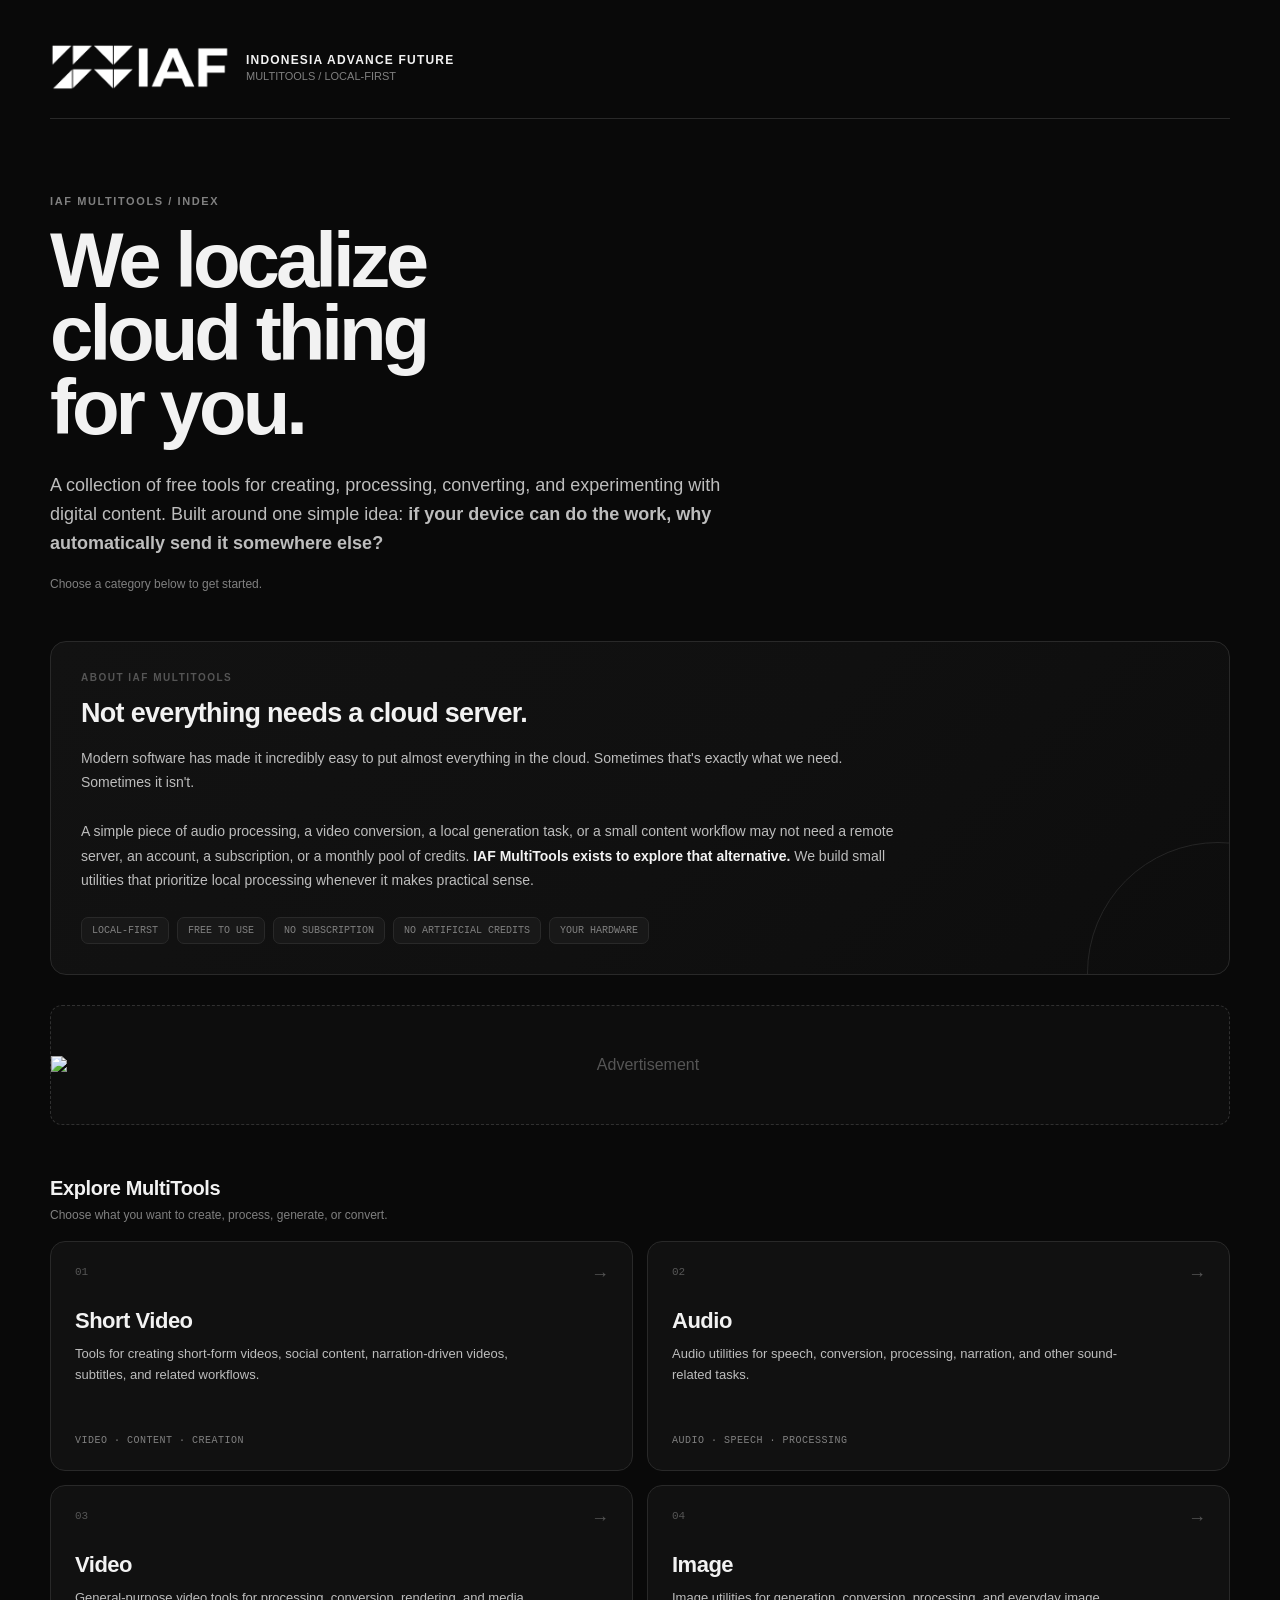
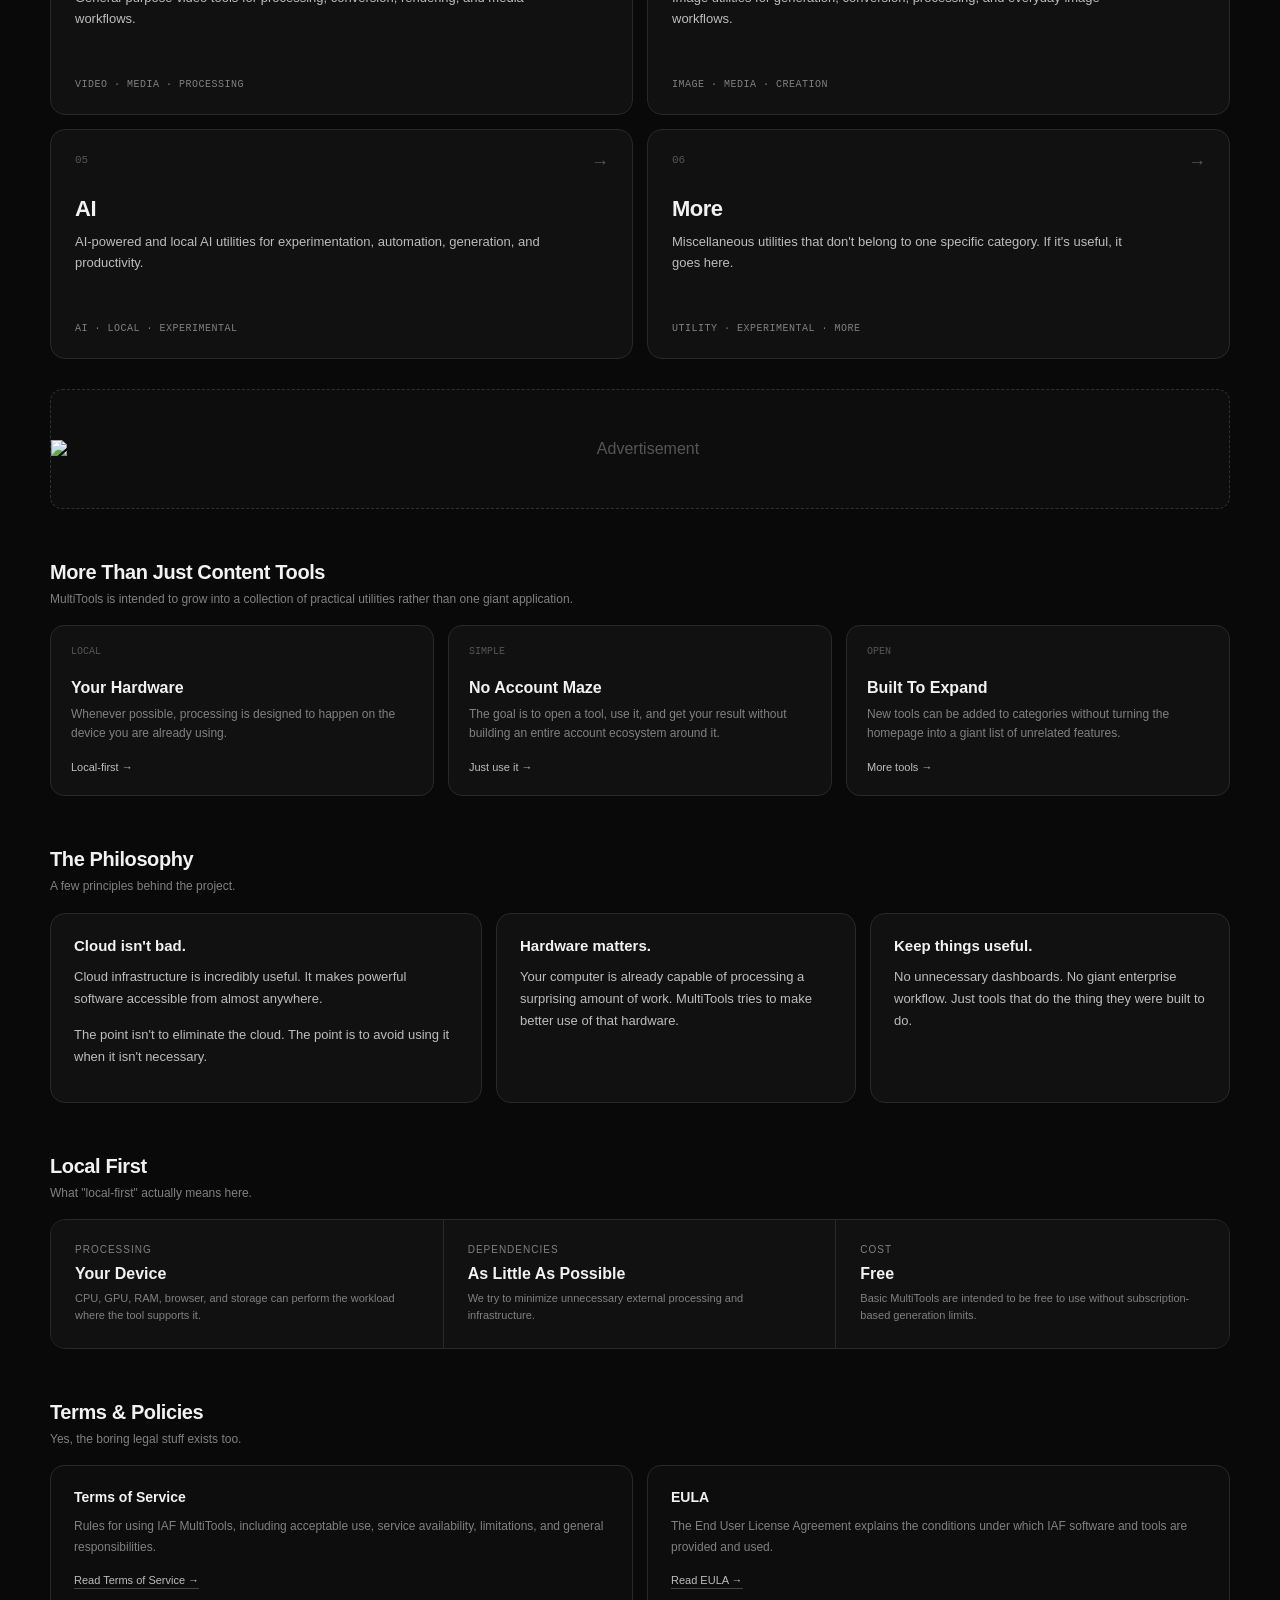
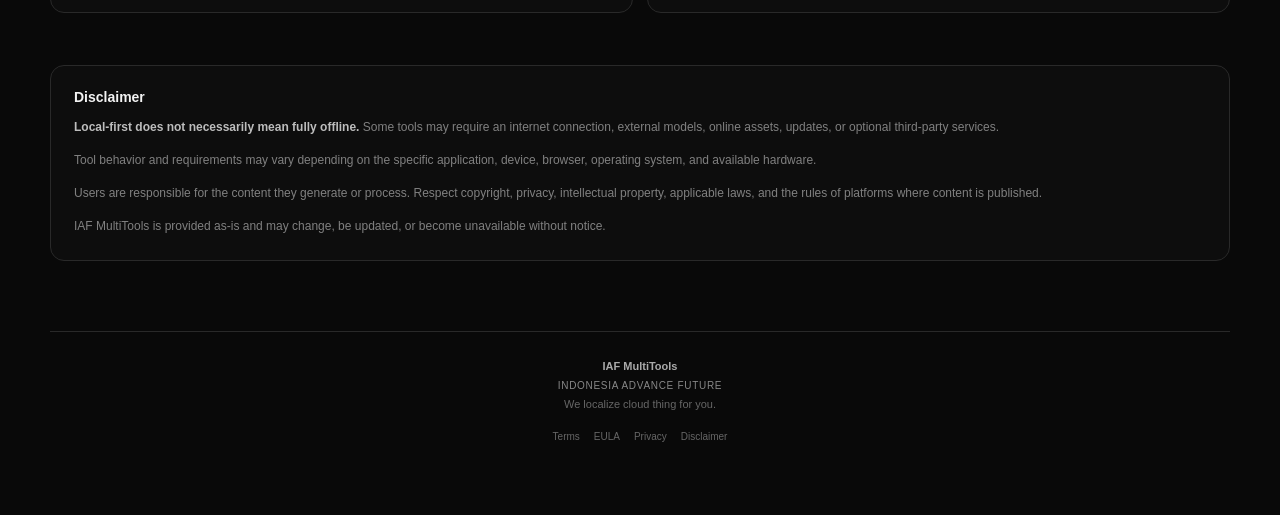
==== commit 20ac6320: "okey test dulu" ====
--- a/index.html
+++ b/index.html
@@ -6,6 +6,11 @@
 
   <title>IAF MultiTools — Indonesia Advance Future</title>
 
+  <meta
+    name="description"
+    content="IAF MultiTools — free, local-first tools for video, audio, images, AI, and more."
+  />
+
   <style>
     * {
       box-sizing: border-box;
@@ -13,6 +18,7 @@
 
     :root {
       --bg: #090909;
+
       --panel: #111111;
       --panel-2: #151515;
       --panel-3: #0d0d0d;
@@ -50,15 +56,9 @@
       text-decoration: none;
     }
 
-    button,
-    input,
-    textarea,
-    select {
-      font: inherit;
-    }
-
     .app {
       width: min(1180px, calc(100% - 32px));
+
       margin: 0 auto;
 
       padding: 28px 0 70px;
@@ -153,9 +153,9 @@
     ===================================================== */
 
     .hero {
-      padding: 76px 0 56px;
-
-      max-width: 900px;
+      padding: 76px 0 50px;
+
+      max-width: 930px;
     }
 
     .hero-label {
@@ -182,7 +182,7 @@
     }
 
     .hero-subtitle {
-      max-width: 690px;
+      max-width: 720px;
 
       margin: 27px 0 0;
 
@@ -203,7 +203,7 @@
 
 
     /* =====================================================
-       INTRO / AD PANEL
+       INTRO
     ===================================================== */
 
     .intro-panel {
@@ -231,11 +231,11 @@
 
       position: absolute;
 
-      width: 240px;
-      height: 240px;
-
-      right: -100px;
-      bottom: -120px;
+      width: 260px;
+      height: 260px;
+
+      right: -120px;
+      bottom: -130px;
 
       border: 1px solid #252525;
 
@@ -258,26 +258,27 @@
     }
 
     .intro-title {
-      max-width: 700px;
+      max-width: 780px;
 
       margin: 0;
 
       font-size: 27px;
+
       line-height: 1.2;
 
       letter-spacing: -0.7px;
     }
 
     .intro-text {
-      max-width: 760px;
-
-      margin: 15px 0 0;
+      max-width: 820px;
+
+      margin: 16px 0 0;
 
       color: var(--soft);
 
       font-size: 14px;
 
-      line-height: 1.7;
+      line-height: 1.75;
     }
 
     .intro-text strong {
@@ -291,7 +292,7 @@
 
       gap: 8px;
 
-      margin-top: 23px;
+      margin-top: 24px;
     }
 
     .intro-feature {
@@ -316,7 +317,7 @@
     ===================================================== */
 
     .section {
-      margin-top: 48px;
+      margin-top: 52px;
     }
 
     .section-header {
@@ -326,33 +327,74 @@
 
       gap: 20px;
 
-      margin-bottom: 15px;
+      margin-bottom: 16px;
     }
 
     .section-title {
       margin: 0;
 
-      font-size: 19px;
-
-      letter-spacing: -0.3px;
+      font-size: 20px;
+
+      letter-spacing: -0.4px;
     }
 
     .section-description {
-      margin: 5px 0 0;
+      max-width: 700px;
+
+      margin: 6px 0 0;
 
       color: var(--muted);
 
       font-size: 12px;
 
-      line-height: 1.5;
+      line-height: 1.6;
     }
 
 
     /* =====================================================
-       TOOLS
+       AD SLOT
     ===================================================== */
 
-    .tool-grid {
+    .ad-slot {
+      display: flex;
+
+      align-items: center;
+      justify-content: center;
+
+      min-height: 120px;
+
+      margin-top: 30px;
+
+      overflow: hidden;
+
+      background: #0d0d0d;
+
+      border: 1px dashed #303030;
+
+      border-radius: 12px;
+
+      color: var(--dim);
+
+      text-align: center;
+    }
+
+    .ad-slot img {
+      display: block;
+
+      width: 100%;
+      height: 100%;
+
+      max-height: 180px;
+
+      object-fit: cover;
+    }
+
+
+    /* =====================================================
+       CATEGORY GRID
+    ===================================================== */
+
+    .category-grid {
       display: grid;
 
       grid-template-columns:
@@ -361,14 +403,18 @@
       gap: 14px;
     }
 
-    .tool-card {
+    .category-card {
+      position: relative;
+
       display: flex;
 
       flex-direction: column;
 
-      min-height: 250px;
-
-      padding: 23px;
+      min-height: 230px;
+
+      padding: 24px;
+
+      overflow: hidden;
 
       background: var(--panel);
 
@@ -382,7 +428,7 @@
         transform 0.15s ease;
     }
 
-    .tool-card:hover {
+    .category-card:hover {
       background: var(--panel-2);
 
       border-color: #444;
@@ -390,164 +436,134 @@
       transform: translateY(-2px);
     }
 
-    .tool-card.disabled {
-      cursor: default;
-    }
-
-    .tool-card.disabled:hover {
+    .category-number {
+      color: var(--dim);
+
+      font-size: 11px;
+
+      font-family: monospace;
+    }
+
+    .category-arrow {
+      position: absolute;
+
+      top: 22px;
+      right: 23px;
+
+      color: var(--dim);
+
+      font-size: 18px;
+
+      transition:
+        color 0.15s ease,
+        transform 0.15s ease;
+    }
+
+    .category-card:hover .category-arrow {
+      color: var(--text);
+
+      transform: translateX(3px);
+    }
+
+    .category-name {
+      margin: 30px 0 9px;
+
+      font-size: 22px;
+
+      letter-spacing: -0.5px;
+    }
+
+    .category-description {
+      max-width: 470px;
+
+      margin: 0;
+
+      color: var(--soft);
+
+      font-size: 13px;
+
+      line-height: 1.65;
+    }
+
+    .category-meta {
+      margin-top: auto;
+      padding-top: 25px;
+
+      color: var(--muted);
+
+      font-size: 10px;
+
+      font-family: monospace;
+
+      letter-spacing: 0.5px;
+    }
+
+
+    /* =====================================================
+       SMALL CATEGORY
+    ===================================================== */
+
+    .category-grid-small {
+      display: grid;
+
+      grid-template-columns:
+        repeat(3, 1fr);
+
+      gap: 14px;
+    }
+
+    .small-card {
+      padding: 20px;
+
       background: var(--panel);
 
-      border-color: var(--border);
-
-      transform: none;
-    }
-
-    .tool-number {
+      border: 1px solid var(--border);
+
+      border-radius: 14px;
+
+      transition:
+        background 0.15s ease,
+        border-color 0.15s ease;
+    }
+
+    .small-card:hover {
+      background: var(--panel-2);
+
+      border-color: #444;
+    }
+
+    .small-card-number {
       color: var(--dim);
 
+      font-size: 10px;
+
+      font-family: monospace;
+    }
+
+    .small-card h3 {
+      margin: 22px 0 8px;
+
+      font-size: 16px;
+    }
+
+    .small-card p {
+      margin: 0;
+
+      color: var(--muted);
+
+      font-size: 12px;
+
+      line-height: 1.6;
+    }
+
+    .small-card-link {
+      display: inline-block;
+
+      margin-top: 18px;
+
+      color: var(--soft);
+
       font-size: 11px;
-
-      font-family: monospace;
-    }
-
-    .tool-status {
-      margin-left: auto;
-
-      color: var(--muted);
-
-      font-size: 9px;
-
-      font-family: monospace;
-
-      letter-spacing: 0.5px;
-    }
-
-    .tool-top {
-      display: flex;
-
-      align-items: center;
-      justify-content: space-between;
-    }
-
-    .tool-name {
-      margin: 28px 0 9px;
-
-      font-size: 20px;
-      font-weight: 700;
-
-      letter-spacing: -0.5px;
-    }
-
-    .tool-description {
-      max-width: 470px;
-
-      margin: 0;
-
-      color: var(--soft);
-
-      font-size: 13px;
-
-      line-height: 1.65;
-    }
-
-    .tool-footer {
-      display: flex;
-
-      align-items: center;
-      justify-content: space-between;
-
-      gap: 15px;
-
-      margin-top: auto;
-      padding-top: 28px;
-    }
-
-    .tool-meta {
-      color: var(--muted);
-
-      font-size: 10px;
-
-      font-family: monospace;
-
-      letter-spacing: 0.5px;
-    }
-
-    .tool-link {
-      padding: 9px 13px;
-
-      background: #181818;
-
-      border: 1px solid var(--border);
-
-      border-radius: 9px;
-
-      font-size: 12px;
-
-      font-weight: 600;
-
-      white-space: nowrap;
-    }
-
-    .tool-card:hover .tool-link {
-      background: #222;
-
-      border-color: #444;
-    }
-
-    .tool-card.disabled .tool-link {
-      color: var(--dim);
-
-      background: #101010;
-    }
-
-
-    /* =====================================================
-       TOOL EXPLANATION
-    ===================================================== */
-
-    .tool-info-grid {
-      display: grid;
-
-      grid-template-columns:
-        repeat(2, 1fr);
-
-      gap: 14px;
-    }
-
-    .tool-info {
-      padding: 21px;
-
-      background: var(--panel);
-
-      border: 1px solid var(--border);
-
-      border-radius: 14px;
-    }
-
-    .tool-info h3 {
-      margin: 0 0 10px;
-
-      font-size: 15px;
-    }
-
-    .tool-info p {
-      margin: 0;
-
-      color: var(--soft);
-
-      font-size: 12px;
-
-      line-height: 1.7;
-    }
-
-    .tool-info-meta {
-      margin-top: 15px;
-
-      color: var(--muted);
-
-      font-size: 10px;
-
-      font-family: monospace;
     }
 
 
@@ -569,7 +585,7 @@
     .philosophy-card {
       min-height: 190px;
 
-      padding: 22px;
+      padding: 23px;
 
       background: var(--panel);
 
@@ -658,6 +674,60 @@
 
 
     /* =====================================================
+       LEGAL
+    ===================================================== */
+
+    .legal-grid {
+      display: grid;
+
+      grid-template-columns:
+        repeat(2, 1fr);
+
+      gap: 14px;
+    }
+
+    .legal-card {
+      padding: 23px;
+
+      background: var(--panel-3);
+
+      border: 1px solid var(--border);
+
+      border-radius: 14px;
+    }
+
+    .legal-card h3 {
+      margin: 0 0 11px;
+
+      font-size: 14px;
+    }
+
+    .legal-card p {
+      margin: 0;
+
+      color: var(--muted);
+
+      font-size: 12px;
+
+      line-height: 1.75;
+    }
+
+    .legal-link {
+      display: inline-block;
+
+      margin-top: 16px;
+
+      color: var(--soft);
+
+      font-size: 11px;
+
+      border-bottom: 1px solid #444;
+
+      padding-bottom: 2px;
+    }
+
+
+    /* =====================================================
        DISCLAIMER
     ===================================================== */
 
@@ -693,50 +763,6 @@
 
     .disclaimer strong {
       color: var(--soft);
-    }
-
-
-    /* =====================================================
-       STATUS
-    ===================================================== */
-
-    .status-panel {
-      padding: 20px;
-
-      background: #0d0d0d;
-
-      border: 1px solid var(--border);
-
-      border-radius: 15px;
-    }
-
-    .status-row {
-      display: flex;
-
-      align-items: center;
-      justify-content: space-between;
-
-      padding: 12px 0;
-
-      border-bottom: 1px solid #1d1d1d;
-
-      font-size: 12px;
-    }
-
-    .status-row:last-child {
-      border-bottom: none;
-    }
-
-    .status-name {
-      color: var(--soft);
-    }
-
-    .status-value {
-      color: var(--success);
-
-      font-family: monospace;
-
-      font-size: 11px;
     }
 
 
@@ -747,7 +773,7 @@
     .footer {
       margin-top: 70px;
 
-      padding-top: 24px;
+      padding-top: 25px;
 
       border-top: 1px solid var(--border);
 
@@ -770,6 +796,29 @@
       font-size: 10px;
 
       letter-spacing: 0.7px;
+    }
+
+    .footer-links {
+      display: flex;
+
+      align-items: center;
+      justify-content: center;
+
+      flex-wrap: wrap;
+
+      gap: 14px;
+
+      margin-top: 15px;
+    }
+
+    .footer-links a {
+      color: #666;
+
+      font-size: 10px;
+    }
+
+    .footer-links a:hover {
+      color: #aaa;
     }
 
 
@@ -779,11 +828,11 @@
 
     @media (max-width: 850px) {
 
-      .tool-grid {
+      .category-grid {
         grid-template-columns: 1fr;
       }
 
-      .tool-info-grid {
+      .category-grid-small {
         grid-template-columns: 1fr;
       }
 
@@ -791,6 +840,10 @@
         grid-template-columns: 1fr;
       }
 
+      .legal-grid {
+        grid-template-columns: 1fr;
+      }
+
       .local-box {
         grid-template-columns: 1fr;
       }
@@ -851,14 +904,12 @@
         font-size: 22px;
       }
 
-      .tool-card {
-        min-height: 220px;
+      .category-card {
+        min-height: 215px;
       }
 
-      .tool-footer {
-        align-items: flex-start;
-
-        flex-direction: column;
+      .local-item {
+        padding: 20px;
       }
     }
   </style>
@@ -878,17 +929,9 @@
 
       <div class="brand">
 
-        <!--
-          PLACEHOLDER LOGO
-
-          Replace this with your actual IAF logo file.
-          Example:
-          src="iaf-logo.png"
-        -->
-
         <img
           class="logo"
-          src="iaf-logo.png"
+          src="asset/iaf-logo.png"
           alt="Indonesia Advance Future"
         />
 
@@ -904,21 +947,6 @@
 
         </div>
 
-      </div>
-
-
-      <div class="header-status">
-
-        SYSTEM
-
-        <br />
-
-        <strong>
-          ● OPERATIONAL
-        </strong>
-
-      </div>
-
     </header>
 
 
@@ -930,7 +958,7 @@
     <section class="hero">
 
       <div class="hero-label">
-        IAF MULTITOOLS
+        IAF MULTITOOLS / INDEX
       </div>
 
       <h2 class="hero-title">
@@ -940,13 +968,22 @@
       </h2>
 
       <p class="hero-subtitle">
-        A collection of free, local-first tools
-        designed to move simple workloads away
-        from unnecessary cloud processing.
+
+        A collection of free tools for creating,
+        processing, converting, and experimenting
+        with digital content.
+
+        Built around one simple idea:
+
+        <strong>
+          if your device can do the work,
+          why automatically send it somewhere else?
+        </strong>
+
       </p>
 
       <p class="hero-note">
-        Your device does the work.
+        Choose a category below to get started.
       </p>
 
     </section>
@@ -954,41 +991,43 @@
 
 
     <!-- ===================================================
-         INTRO / ADVERTISEMENT
+         INTRO
     =================================================== -->
 
     <section class="intro-panel">
 
       <div class="intro-label">
-        WHY IAF MULTITOOLS EXISTS
+        ABOUT IAF MULTITOOLS
       </div>
 
       <h2 class="intro-title">
-        Why pay for a cloud server when your
-        own computer can do the job?
+        Not everything needs a cloud server.
       </h2>
 
       <p class="intro-text">
 
-        A lot of modern tools send relatively simple
-        workloads to remote servers.
-
-        <strong>
-          That can mean subscriptions, credits,
-          generation limits, queues, and unnecessary
-          data transfers.
-        </strong>
+        Modern software has made it incredibly easy
+        to put almost everything in the cloud.
+
+        Sometimes that's exactly what we need.
+
+        Sometimes it isn't.
 
         <br />
         <br />
 
-        IAF MultiTools is our attempt to solve that
-        problem by bringing those workloads closer
-        to the user whenever practical.
-
-        Instead of automatically sending everything
-        to the cloud, we look for ways to let
-        your own hardware handle the work.
+        A simple piece of audio processing,
+        a video conversion, a local generation task,
+        or a small content workflow may not need
+        a remote server, an account, a subscription,
+        or a monthly pool of credits.
+
+        <strong>
+          IAF MultiTools exists to explore that alternative.
+        </strong>
+
+        We build small utilities that prioritize
+        local processing whenever it makes practical sense.
 
       </p>
 
@@ -1004,11 +1043,11 @@
         </span>
 
         <span class="intro-feature">
+          NO SUBSCRIPTION
+        </span>
+
+        <span class="intro-feature">
           NO ARTIFICIAL CREDITS
-        </span>
-
-        <span class="intro-feature">
-          NO GENERATION COUNTER
         </span>
 
         <span class="intro-feature">
@@ -1022,9 +1061,18 @@
 
 
     <!-- ===================================================
-         TOOLS
+         AD SLOT 01
+         Loaded by asset/ads.js
     =================================================== -->
 
+    <div class="ad-slot"></div>
+
+
+
+    <!-- ===================================================
+         CATEGORY DIRECTORY
+    =================================================== -->
+
     <section class="section">
 
       <div class="section-header">
@@ -1032,12 +1080,12 @@
         <div>
 
           <h2 class="section-title">
-            Tools
+            Explore MultiTools
           </h2>
 
           <p class="section-description">
-            Things you can run without handing the workload
-            to an expensive cloud service.
+            Choose what you want to create, process,
+            generate, or convert.
           </p>
 
         </div>
@@ -1045,281 +1093,331 @@
       </div>
 
 
-      <div class="tool-grid">
-
-
-        <!-- TOOL 01 -->
+      <div class="category-grid">
+
+
+        <!-- SHORT VIDEO -->
 
         <a
-          class="tool-card"
+          class="category-card"
           href="#"
         >
 
-          <div class="tool-top">
-
-            <span class="tool-number">
-              01
-            </span>
-
-            <span class="tool-status">
-              AVAILABLE
-            </span>
-
+          <span class="category-number">
+            01
+          </span>
+
+          <span class="category-arrow">
+            →
+          </span>
+
+          <h3 class="category-name">
+            Short Video
+          </h3>
+
+          <p class="category-description">
+
+            Tools for creating short-form videos,
+            social content, narration-driven videos,
+            subtitles, and related workflows.
+
+          </p>
+
+          <div class="category-meta">
+            VIDEO · CONTENT · CREATION
           </div>
 
-
-          <h3 class="tool-name">
-            Reddit Story Generator
-          </h3>
-
-
-          <p class="tool-description">
-
-            Generate Reddit-style story videos
-            using local narration, subtitles,
-            background media, and rendering.
-
-          </p>
-
-
-          <div class="tool-footer">
-
-            <span class="tool-meta">
-              LOCAL · FREE · UNLIMITED
-            </span>
-
-            <span class="tool-link">
-              Try Tool →
-            </span>
-
-          </div>
-
         </a>
 
 
 
-        <!-- TOOL 02 -->
+        <!-- AUDIO -->
 
         <a
-          class="tool-card"
+          class="category-card"
           href="#"
         >
 
-          <div class="tool-top">
-
-            <span class="tool-number">
-              02
-            </span>
-
-            <span class="tool-status">
-              AVAILABLE
-            </span>
-
+          <span class="category-number">
+            02
+          </span>
+
+          <span class="category-arrow">
+            →
+          </span>
+
+          <h3 class="category-name">
+            Audio
+          </h3>
+
+          <p class="category-description">
+
+            Audio utilities for speech,
+            conversion, processing, narration,
+            and other sound-related tasks.
+
+          </p>
+
+          <div class="category-meta">
+            AUDIO · SPEECH · PROCESSING
           </div>
 
-
-          <h3 class="tool-name">
-            Text to Speech
+        </a>
+
+
+
+        <!-- VIDEO -->
+
+        <a
+          class="category-card"
+          href="#"
+        >
+
+          <span class="category-number">
+            03
+          </span>
+
+          <span class="category-arrow">
+            →
+          </span>
+
+          <h3 class="category-name">
+            Video
           </h3>
 
-
-          <p class="tool-description">
-
-            Convert text into speech locally
-            instead of sending every sentence
-            to a paid external TTS service.
-
-          </p>
-
-
-          <div class="tool-footer">
-
-            <span class="tool-meta">
-              LOCAL · FREE
-            </span>
-
-            <span class="tool-link">
-              Try Tool →
-            </span>
-
+          <p class="category-description">
+
+            General-purpose video tools for
+            processing, conversion, rendering,
+            and media workflows.
+
+          </p>
+
+          <div class="category-meta">
+            VIDEO · MEDIA · PROCESSING
           </div>
 
         </a>
 
 
 
-        <!-- TOOL 03 -->
+        <!-- IMAGE -->
 
         <a
-          class="tool-card disabled"
+          class="category-card"
           href="#"
-          onclick="return false;"
         >
 
-          <div class="tool-top">
-
-            <span class="tool-number">
-              03
-            </span>
-
-            <span class="tool-status">
-              IN DEVELOPMENT
-            </span>
-
+          <span class="category-number">
+            04
+          </span>
+
+          <span class="category-arrow">
+            →
+          </span>
+
+          <h3 class="category-name">
+            Image
+          </h3>
+
+          <p class="category-description">
+
+            Image utilities for generation,
+            conversion, processing,
+            and everyday image workflows.
+
+          </p>
+
+          <div class="category-meta">
+            IMAGE · MEDIA · CREATION
           </div>
 
-
-          <h3 class="tool-name">
-            Coming Soon
+        </a>
+
+
+
+        <!-- AI -->
+
+        <a
+          class="category-card"
+          href="#"
+        >
+
+          <span class="category-number">
+            05
+          </span>
+
+          <span class="category-arrow">
+            →
+          </span>
+
+          <h3 class="category-name">
+            AI
           </h3>
 
-
-          <p class="tool-description">
-
-            Another tool waiting to be
-            localized from the cloud.
-
-          </p>
-
-
-          <div class="tool-footer">
-
-            <span class="tool-meta">
-              NOT AVAILABLE YET
-            </span>
-
-            <span class="tool-link">
-              —
-            </span>
-
+          <p class="category-description">
+
+            AI-powered and local AI utilities
+            for experimentation, automation,
+            generation, and productivity.
+
+          </p>
+
+          <div class="category-meta">
+            AI · LOCAL · EXPERIMENTAL
           </div>
 
         </a>
 
 
 
-        <!-- TOOL 04 -->
+        <!-- MORE -->
 
         <a
-          class="tool-card disabled"
+          class="category-card"
           href="#"
-          onclick="return false;"
         >
 
-          <div class="tool-top">
-
-            <span class="tool-number">
-              04
-            </span>
-
-            <span class="tool-status">
-              IN DEVELOPMENT
-            </span>
-
+          <span class="category-number">
+            06
+          </span>
+
+          <span class="category-arrow">
+            →
+          </span>
+
+          <h3 class="category-name">
+            More
+          </h3>
+
+          <p class="category-description">
+
+            Miscellaneous utilities that don't
+            belong to one specific category.
+
+            If it's useful, it goes here.
+
+          </p>
+
+          <div class="category-meta">
+            UTILITY · EXPERIMENTAL · MORE
           </div>
 
-
-          <h3 class="tool-name">
-            Coming Soon
+        </a>
+
+
+      </div>
+
+    </section>
+
+
+
+    <!-- ===================================================
+         AD SLOT 02
+         Loaded by asset/ads.js
+    =================================================== -->
+
+    <div class="ad-slot"></div>
+
+
+
+    <!-- ===================================================
+         MORE CATEGORIES / BULLSHIT
+    =================================================== -->
+
+    <section class="section">
+
+      <div class="section-header">
+
+        <div>
+
+          <h2 class="section-title">
+            More Than Just Content Tools
+          </h2>
+
+          <p class="section-description">
+            MultiTools is intended to grow into a collection
+            of practical utilities rather than one giant application.
+          </p>
+
+        </div>
+
+      </div>
+
+
+      <div class="category-grid-small">
+
+
+        <div class="small-card">
+
+          <div class="small-card-number">
+            LOCAL
+          </div>
+
+          <h3>
+            Your Hardware
           </h3>
 
-
-          <p class="tool-description">
-
-            More small utilities for
-            everyday content workflows.
-
-          </p>
-
-
-          <div class="tool-footer">
-
-            <span class="tool-meta">
-              NOT AVAILABLE YET
-            </span>
-
-            <span class="tool-link">
-              —
-            </span>
-
+          <p>
+
+            Whenever possible, processing is designed
+            to happen on the device you are already using.
+
+          </p>
+
+          <span class="small-card-link">
+            Local-first →
+          </span>
+
+        </div>
+
+
+        <div class="small-card">
+
+          <div class="small-card-number">
+            SIMPLE
           </div>
 
-        </a>
-
-      </div>
-
-    </section>
-
-
-
-    <!-- ===================================================
-         TOOL EXPLANATION
-    =================================================== -->
-
-    <section class="section">
-
-      <div class="section-header">
-
-        <div>
-
-          <h2 class="section-title">
-            What These Tools Do
-          </h2>
-
-          <p class="section-description">
-            Simple explanation before you start using them.
-          </p>
+          <h3>
+            No Account Maze
+          </h3>
+
+          <p>
+
+            The goal is to open a tool, use it,
+            and get your result without building
+            an entire account ecosystem around it.
+
+          </p>
+
+          <span class="small-card-link">
+            Just use it →
+          </span>
 
         </div>
 
-      </div>
-
-
-      <div class="tool-info-grid">
-
-
-        <div class="tool-info">
+
+        <div class="small-card">
+
+          <div class="small-card-number">
+            OPEN
+          </div>
 
           <h3>
-            Reddit Story Generator
+            Built To Expand
           </h3>
 
           <p>
 
-            Designed for creators who want to turn
-            Reddit-style stories into vertical videos.
-
-            Write a story, choose narration settings,
-            configure subtitles and assets, then
-            generate the video on your own device.
-
-          </p>
-
-          <div class="tool-info-meta">
-            VIDEO · TTS · SUBTITLES · LOCAL RENDERING
-          </div>
-
-        </div>
-
-
-        <div class="tool-info">
-
-          <h3>
-            Text to Speech
-          </h3>
-
-          <p>
-
-            A local-first text-to-speech utility
-            for generating narration without
-            requiring a paid cloud TTS API
-            for every generation.
-
-          </p>
-
-          <div class="tool-info-meta">
-            TEXT · SPEECH · LOCAL PROCESSING
-          </div>
+            New tools can be added to categories
+            without turning the homepage into
+            a giant list of unrelated features.
+
+          </p>
+
+          <span class="small-card-link">
+            More tools →
+          </span>
 
         </div>
 
@@ -1341,11 +1439,11 @@
         <div>
 
           <h2 class="section-title">
-            The Idea
+            The Philosophy
           </h2>
 
           <p class="section-description">
-            Why we prefer local processing when possible.
+            A few principles behind the project.
           </p>
 
         </div>
@@ -1359,22 +1457,23 @@
         <div class="philosophy-card">
 
           <h3>
-            Cloud isn't always necessary.
+            Cloud isn't bad.
           </h3>
 
           <p>
 
-            Cloud infrastructure is useful,
-            but not every task needs a remote
-            server to function.
+            Cloud infrastructure is incredibly useful.
+            It makes powerful software accessible
+            from almost anywhere.
 
           </p>
 
           <p>
 
-            If a workload can reasonably run
-            on your own hardware, why not let
-            your hardware do it?
+            The point isn't to eliminate the cloud.
+
+            The point is to avoid using it when
+            it isn't necessary.
 
           </p>
 
@@ -1384,17 +1483,16 @@
         <div class="philosophy-card">
 
           <h3>
-            No artificial limits.
+            Hardware matters.
           </h3>
 
           <p>
 
-            Local processing doesn't need a
-            credit counter for every generation.
-
-            Your practical limit is generally
-            the hardware, storage, and time
-            available on your own device.
+            Your computer is already capable of
+            processing a surprising amount of work.
+
+            MultiTools tries to make better use
+            of that hardware.
 
           </p>
 
@@ -1404,15 +1502,16 @@
         <div class="philosophy-card">
 
           <h3>
-            More control.
+            Keep things useful.
           </h3>
 
           <p>
 
-            Keeping processing closer to the
-            user can reduce unnecessary uploads,
-            external dependencies, and recurring
-            service costs.
+            No unnecessary dashboards.
+            No giant enterprise workflow.
+
+            Just tools that do the thing
+            they were built to do.
 
           </p>
 
@@ -1440,7 +1539,7 @@
           </h2>
 
           <p class="section-description">
-            Where the work happens.
+            What "local-first" actually means here.
           </p>
 
         </div>
@@ -1463,9 +1562,9 @@
 
           <div class="local-description">
 
-            CPU, GPU, browser, RAM,
-            and available storage handle
-            the workload where supported.
+            CPU, GPU, RAM, browser,
+            and storage can perform the workload
+            where the tool supports it.
 
           </div>
 
@@ -1475,18 +1574,17 @@
         <div class="local-item">
 
           <div class="local-label">
-            Data
+            Dependencies
           </div>
 
           <div class="local-value">
-            Your Device
+            As Little As Possible
           </div>
 
           <div class="local-description">
 
-            Local tools are designed to avoid
-            unnecessary uploads to an IAF
-            processing server.
+            We try to minimize unnecessary
+            external processing and infrastructure.
 
           </div>
 
@@ -1505,8 +1603,9 @@
 
           <div class="local-description">
 
-            No pay-per-generation system
-            for the basic local tools.
+            Basic MultiTools are intended to be
+            free to use without subscription-based
+            generation limits.
 
           </div>
 
@@ -1520,7 +1619,7 @@
 
 
     <!-- ===================================================
-         ENVIRONMENT
+         LEGAL
     =================================================== -->
 
     <section class="section">
@@ -1530,11 +1629,11 @@
         <div>
 
           <h2 class="section-title">
-            Environment
+            Terms & Policies
           </h2>
 
           <p class="section-description">
-            Current MultiTools environment.
+            Yes, the boring legal stuff exists too.
           </p>
 
         </div>
@@ -1542,57 +1641,55 @@
       </div>
 
 
-      <div class="status-panel">
-
-
-        <div class="status-row">
-
-          <span class="status-name">
-            Website
-          </span>
-
-          <span class="status-value">
-            ONLINE
-          </span>
+      <div class="legal-grid">
+
+
+        <div class="legal-card">
+
+          <h3>
+            Terms of Service
+          </h3>
+
+          <p>
+
+            Rules for using IAF MultiTools,
+            including acceptable use, service
+            availability, limitations, and
+            general responsibilities.
+
+          </p>
+
+          <a
+            class="legal-link"
+            href="#"
+          >
+            Read Terms of Service →
+          </a>
 
         </div>
 
 
-        <div class="status-row">
-
-          <span class="status-name">
-            Local Processing
-          </span>
-
-          <span class="status-value">
-            SUPPORTED
-          </span>
-
-        </div>
-
-
-        <div class="status-row">
-
-          <span class="status-name">
-            Account Required
-          </span>
-
-          <span class="status-value">
-            NO
-          </span>
-
-        </div>
-
-
-        <div class="status-row">
-
-          <span class="status-name">
-            Subscription
-          </span>
-
-          <span class="status-value">
-            NO
-          </span>
+        <div class="legal-card">
+
+          <h3>
+            EULA
+          </h3>
+
+          <p>
+
+            The End User License Agreement
+            explains the conditions under which
+            IAF software and tools are provided
+            and used.
+
+          </p>
+
+          <a
+            class="legal-link"
+            href="#"
+          >
+            Read EULA →
+          </a>
 
         </div>
 
@@ -1609,87 +1706,52 @@
 
     <section class="section">
 
-      <div class="section-header">
-
-        <div>
-
-          <h2 class="section-title">
-            Disclaimer
-          </h2>
-
-          <p class="section-description">
-            Please understand how these tools work.
-          </p>
-
-        </div>
-
-      </div>
-
-
       <div class="disclaimer">
 
-
-        <h3 class="disclaimer-title">
-          Important Information
-        </h3>
-
+        <h2 class="disclaimer-title">
+          Disclaimer
+        </h2>
 
         <p>
 
           <strong>
-            Local-first does not necessarily mean
-            completely offline.
+            Local-first does not necessarily mean fully offline.
           </strong>
 
-          Some tools may require an internet connection
-          for downloading models, loading assets,
-          checking updates, or using optional online
-          functionality.
+          Some tools may require an internet connection,
+          external models, online assets, updates,
+          or optional third-party services.
 
         </p>
 
-
         <p>
 
-          Processing behavior can differ between tools.
-          Each individual tool should explain whether
-          your data stays on your device or whether
-          an external service is involved.
+          Tool behavior and requirements may vary
+          depending on the specific application,
+          device, browser, operating system,
+          and available hardware.
 
         </p>
 
-
         <p>
 
-          <strong>
-            Performance depends on your hardware.
-          </strong>
-
-          CPU, GPU, RAM, browser capabilities,
-          storage speed, thermals, and the size of
-          the workload can all affect processing time.
+          Users are responsible for the content they
+          generate or process.
+
+          Respect copyright, privacy,
+          intellectual property, applicable laws,
+          and the rules of platforms where content
+          is published.
 
         </p>
 
-
         <p>
 
-          IAF MultiTools is provided as-is.
-          Generated content is your responsibility.
-          Respect copyright, privacy, intellectual
-          property, platform rules, and applicable laws.
+          IAF MultiTools is provided as-is and may
+          change, be updated, or become unavailable
+          without notice.
 
         </p>
-
-
-        <p>
-
-          IAF does not guarantee that every tool will
-          remain available, compatible with every device,
-          or perform at a specific speed.
-
-        </p>
-
 
       </div>
 
@@ -1714,18 +1776,48 @@
       </span>
 
       <br />
-      <br />
 
       We localize cloud thing for you.
 
-      <br />
-
-      Local-first tools for unnecessary cloud workloads.
+      <div class="footer-links">
+
+        <a href="#">
+          Terms
+        </a>
+
+        <a href="#">
+          EULA
+        </a>
+
+        <a href="#">
+          Privacy
+        </a>
+
+        <a href="#">
+          Disclaimer
+        </a>
+
+      </div>
 
     </footer>
 
 
   </main>
+
+
+  <!-- =====================================================
+       ADVERTISEMENT LOADER
+
+       File:
+       asset/ads.js
+
+       This automatically fills every:
+       .ad-slot
+
+       with one of the GIFs defined in ads.js.
+  ===================================================== -->
+
+  <script src="asset/ads.js"></script>
 
 </body>
 </html>
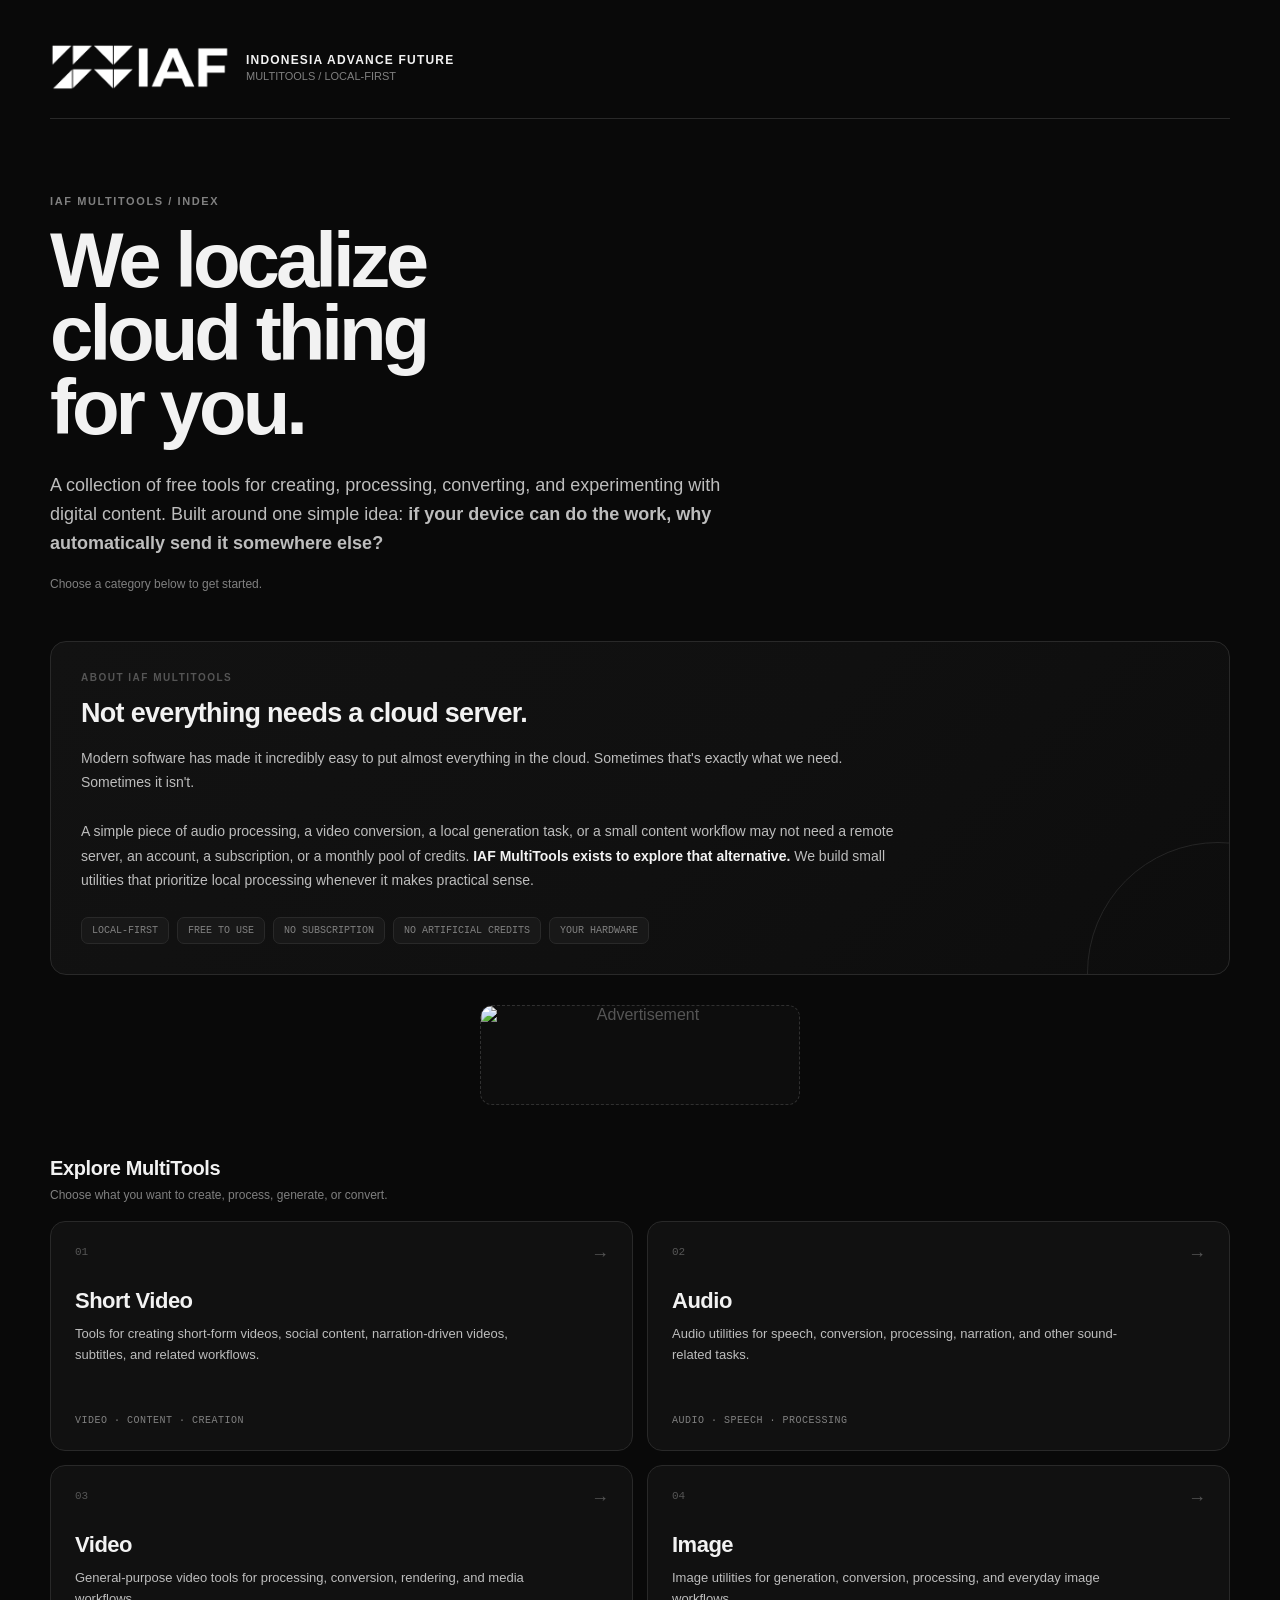
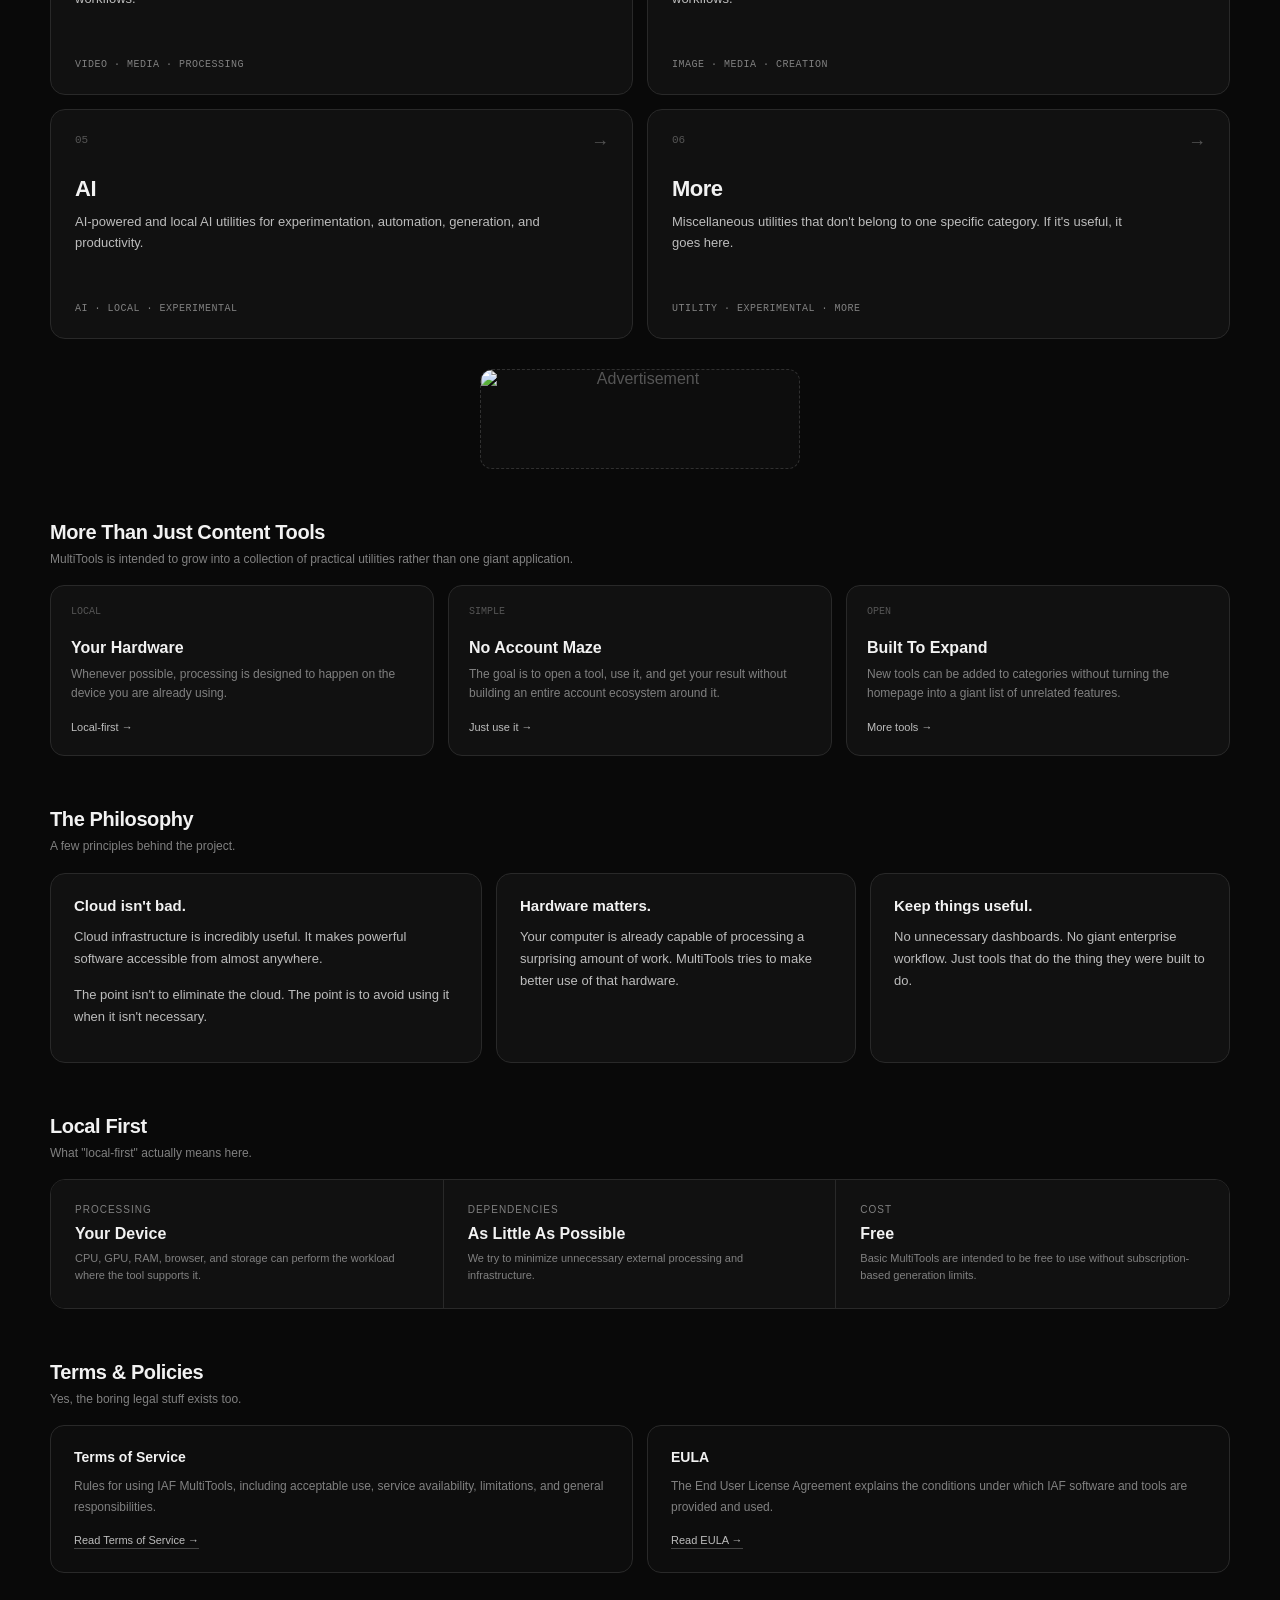
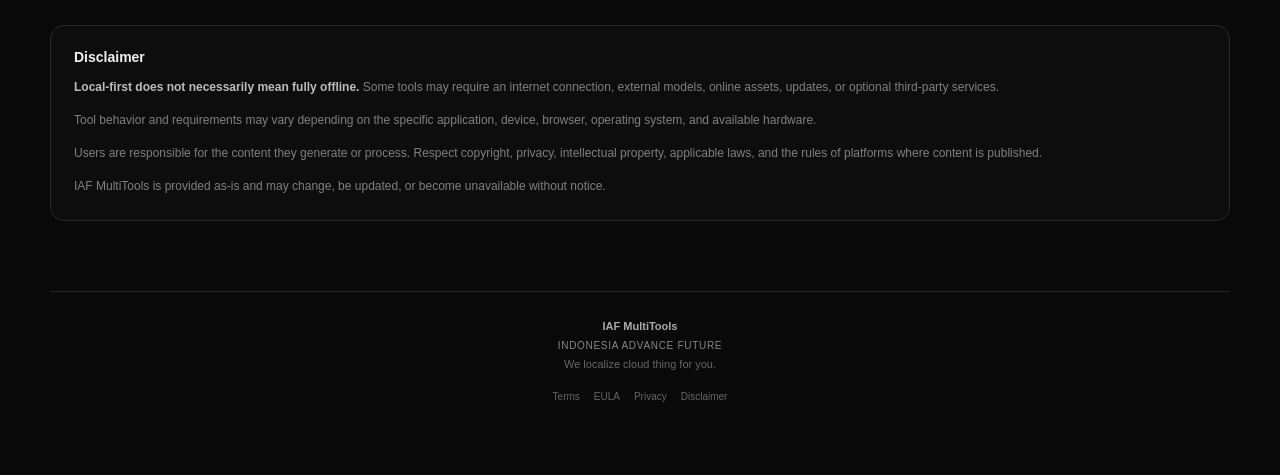
==== commit 4c17fa47: "ad udah bagus sekarang" ====
--- a/index.html
+++ b/index.html
@@ -127,24 +127,6 @@
       color: var(--muted);
 
       font-size: 11px;
-    }
-
-    .header-status {
-      color: var(--muted);
-
-      font-size: 10px;
-
-      font-family: monospace;
-
-      text-align: right;
-
-      line-height: 1.7;
-    }
-
-    .header-status strong {
-      color: var(--success);
-
-      font-weight: 400;
     }
 
 
@@ -351,43 +333,41 @@
     }
 
 
-    /* =====================================================
-       AD SLOT
-    ===================================================== */
-
-    .ad-slot {
-      display: flex;
-
-      align-items: center;
-      justify-content: center;
-
-      min-height: 120px;
-
-      margin-top: 30px;
-
-      overflow: hidden;
-
-      background: #0d0d0d;
-
-      border: 1px dashed #303030;
-
-      border-radius: 12px;
-
-      color: var(--dim);
-
-      text-align: center;
-    }
-
-    .ad-slot img {
-      display: block;
-
-      width: 100%;
-      height: 100%;
-
-      max-height: 180px;
-
-      object-fit: cover;
-    }
+/* =====================================================
+   AD SLOT
+===================================================== */
+
+.ad-slot {
+  width: 320px;
+  height: 100px;
+  max-width: 100%;
+  margin: 30px auto 0;
+
+  display: flex;
+  align-items: center;
+  justify-content: center;
+
+  overflow: hidden;
+
+  background: #0d0d0d;
+  border: 1px dashed #303030;
+  border-radius: 12px;
+
+  color: var(--dim);
+  text-align: center;
+}
+
+.ad-slot img {
+  display: block;
+
+  width: 320px;
+  height: 100px;
+
+  max-width: 100%;
+  max-height: 100%;
+
+  object-fit: contain;
+}
 
 
     /* =====================================================
@@ -872,10 +852,6 @@
         align-items: flex-start;
 
         flex-direction: column;
-      }
-
-      .header-status {
-        text-align: left;
       }
 
       .logo {
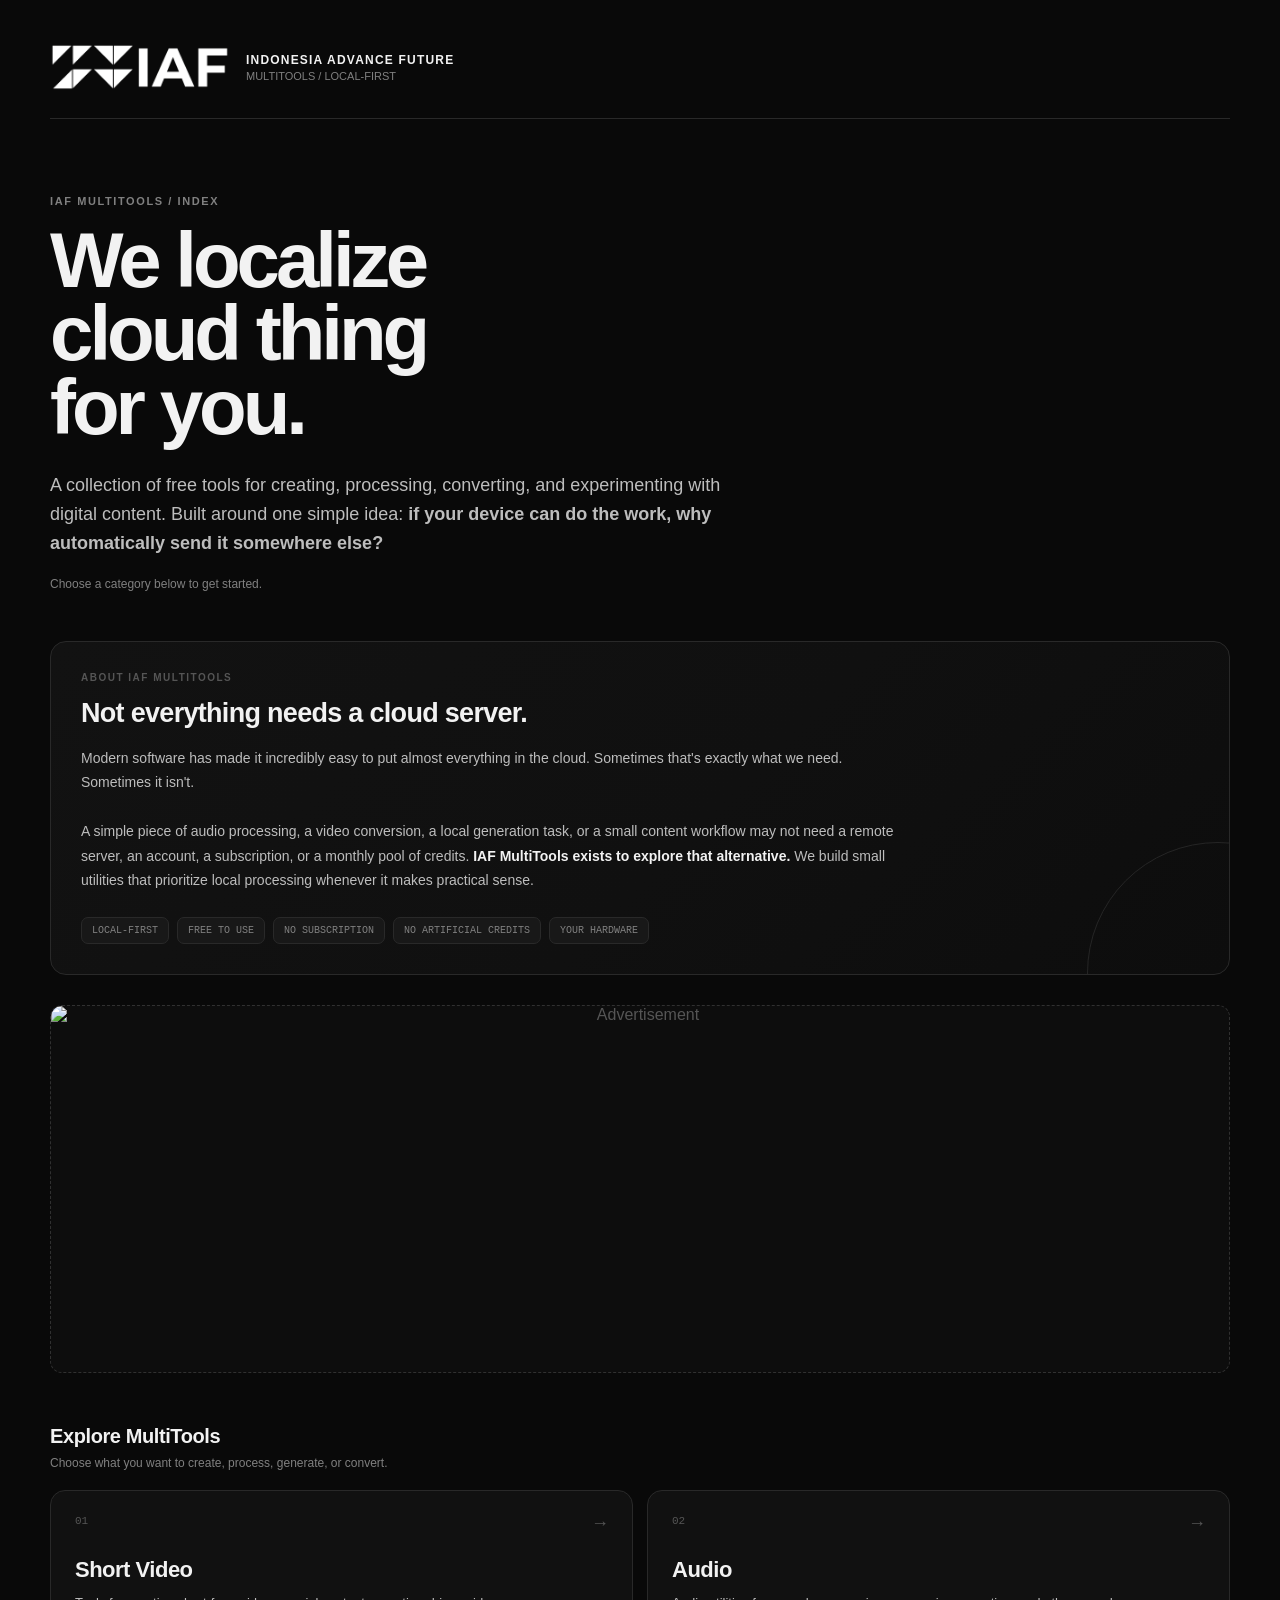
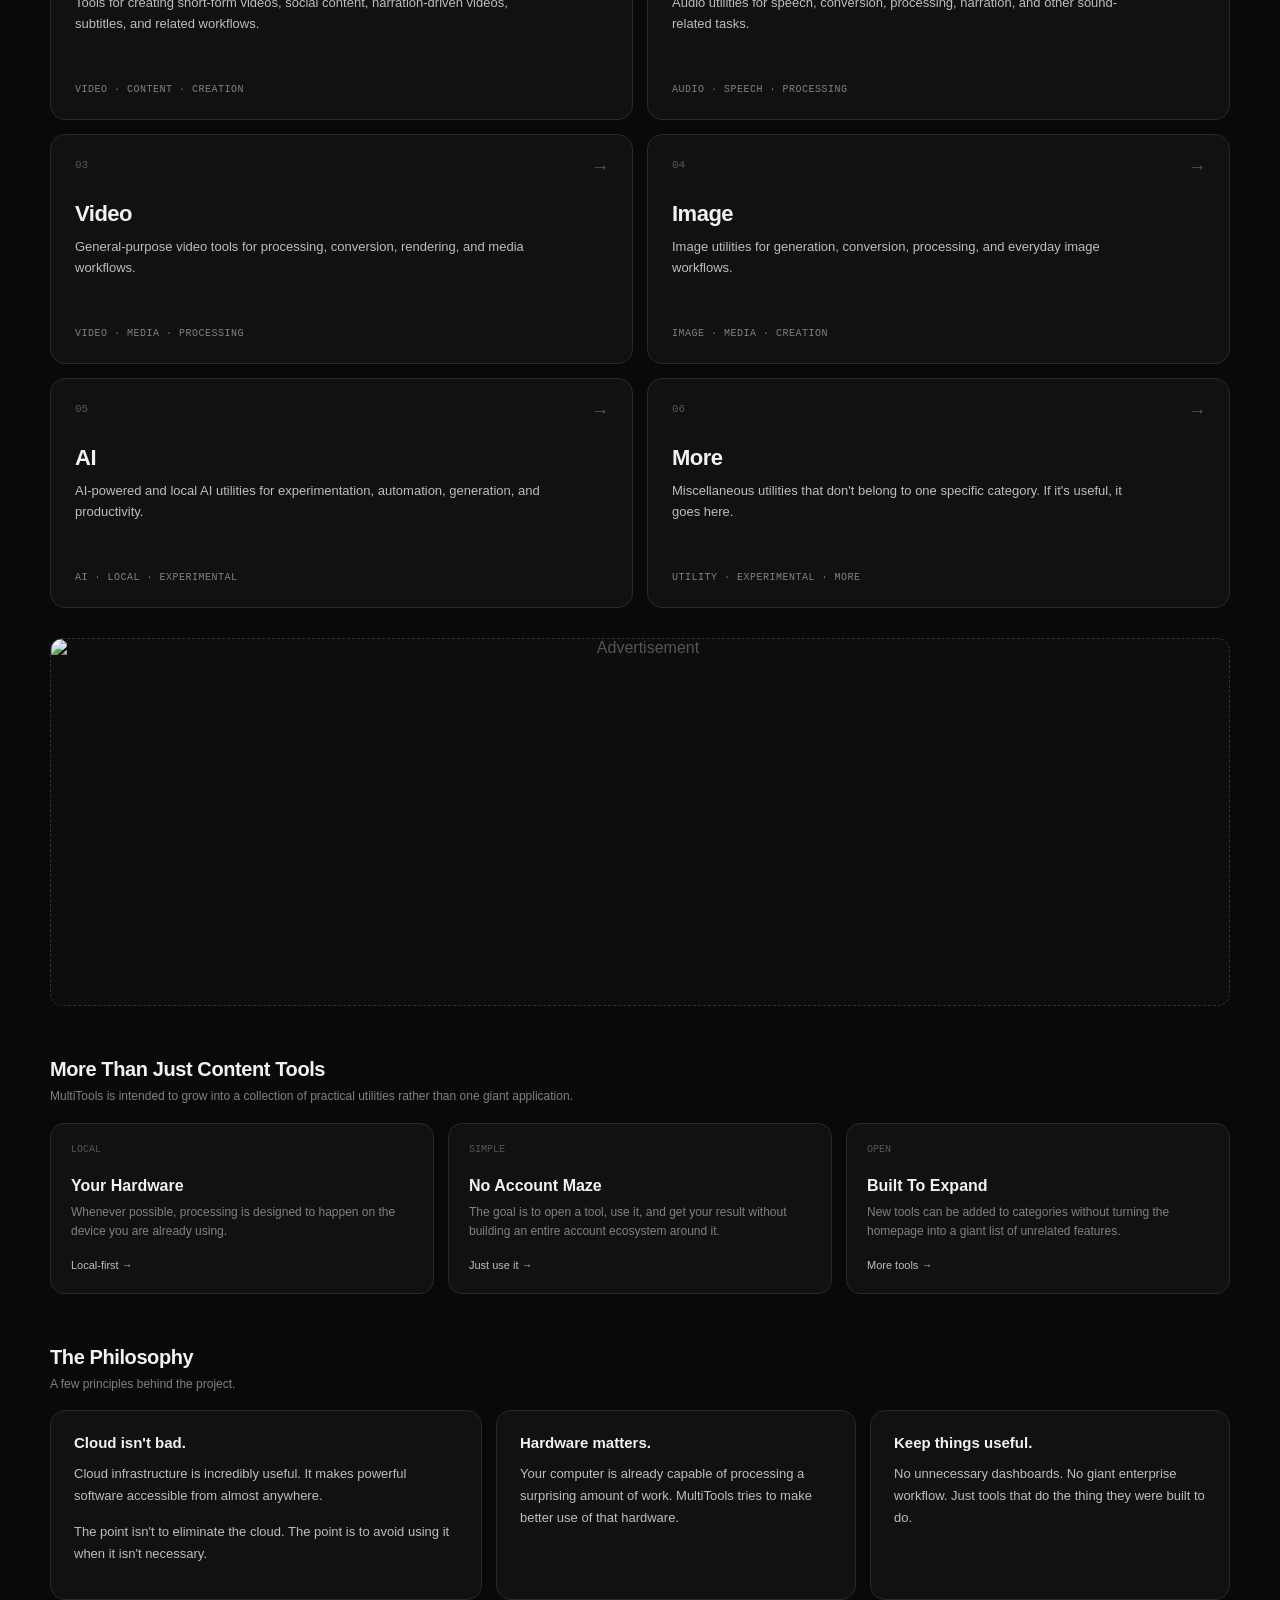
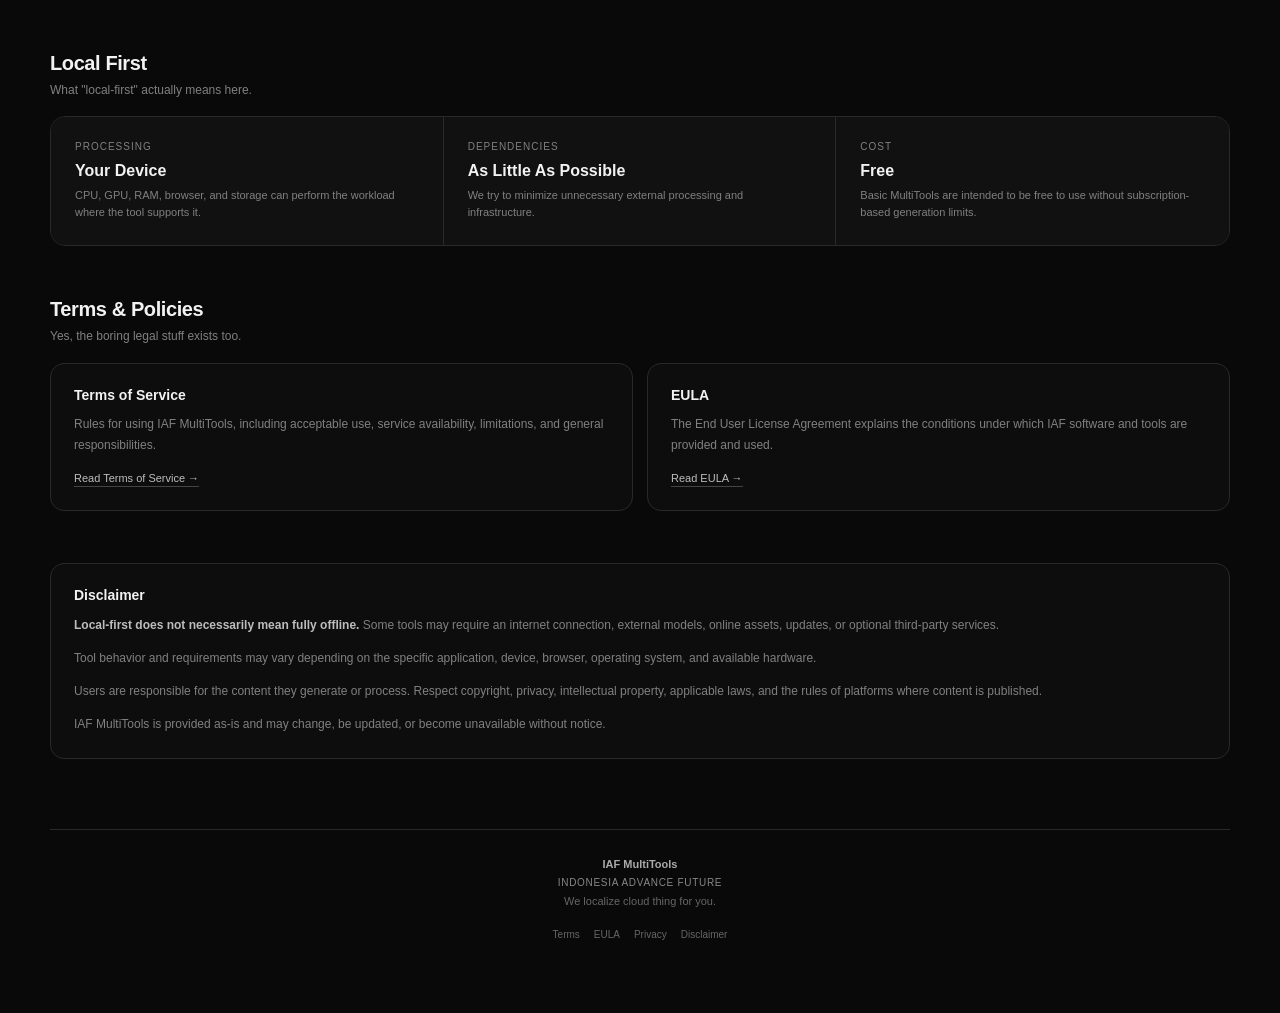
==== commit 28455fc0: "okey ad beneran sekarang baru enak" ====
--- a/index.html
+++ b/index.html
@@ -338,15 +338,14 @@
 ===================================================== */
 
 .ad-slot {
-  width: 320px;
-  height: 100px;
-  max-width: 100%;
-  margin: 30px auto 0;
+  width: 100%;
+  aspect-ratio: 320 / 100;
 
   display: flex;
   align-items: center;
   justify-content: center;
 
+  margin-top: 30px;
   overflow: hidden;
 
   background: #0d0d0d;
@@ -359,13 +358,8 @@
 
 .ad-slot img {
   display: block;
-
-  width: 320px;
-  height: 100px;
-
-  max-width: 100%;
-  max-height: 100%;
-
+  width: 100%;
+  height: 100%;
   object-fit: contain;
 }
 
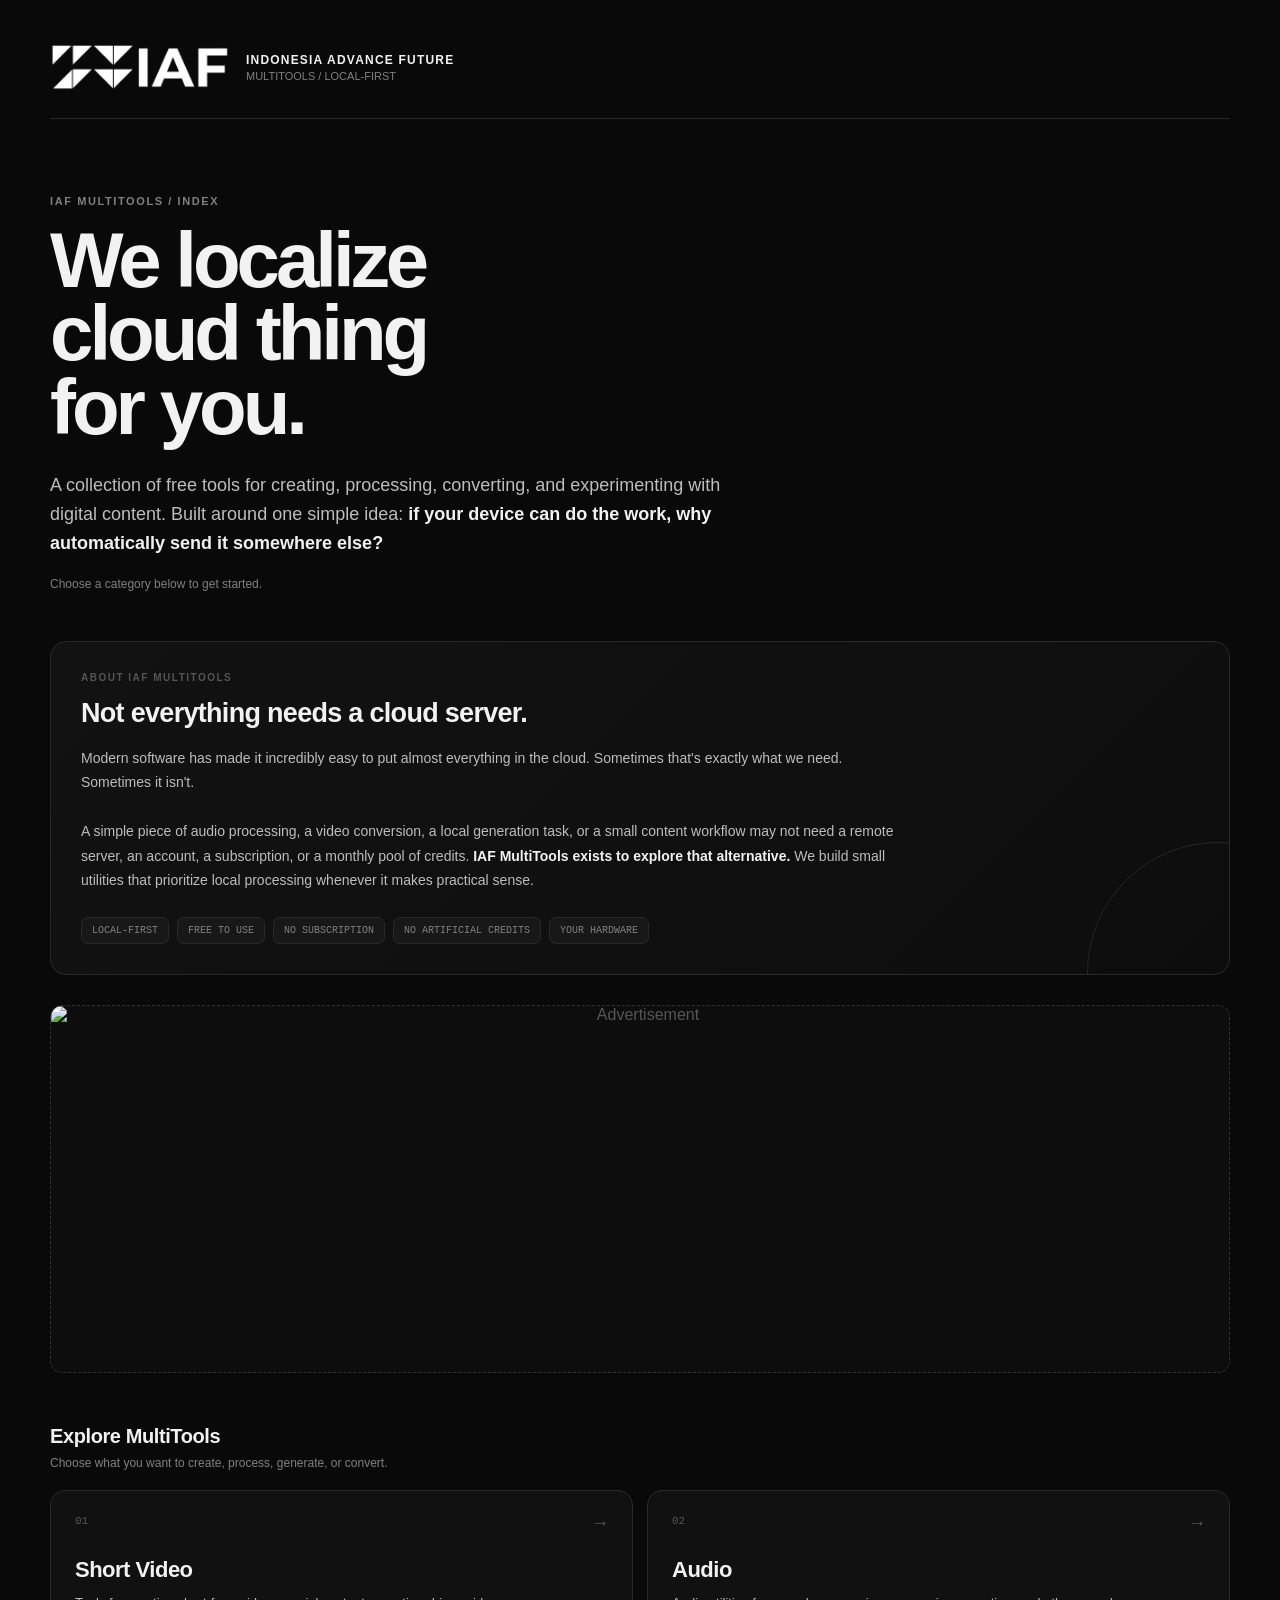
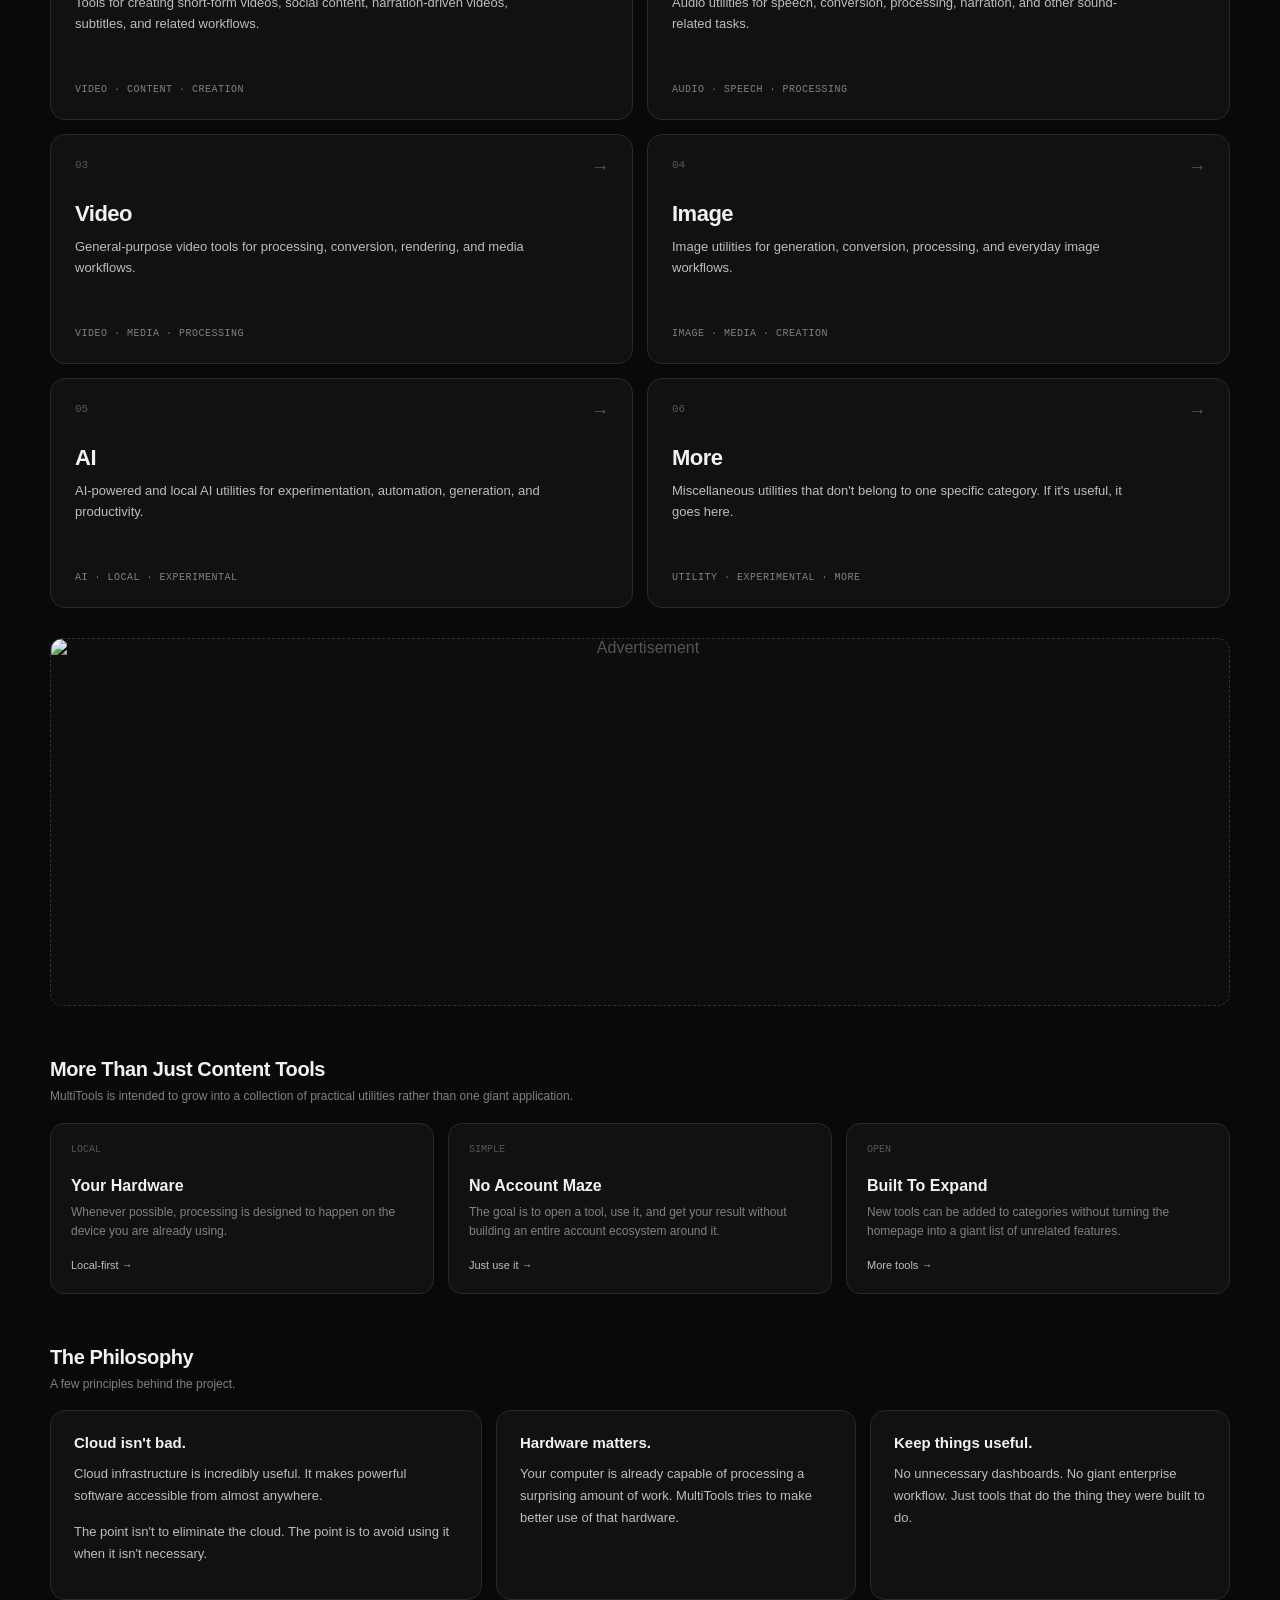
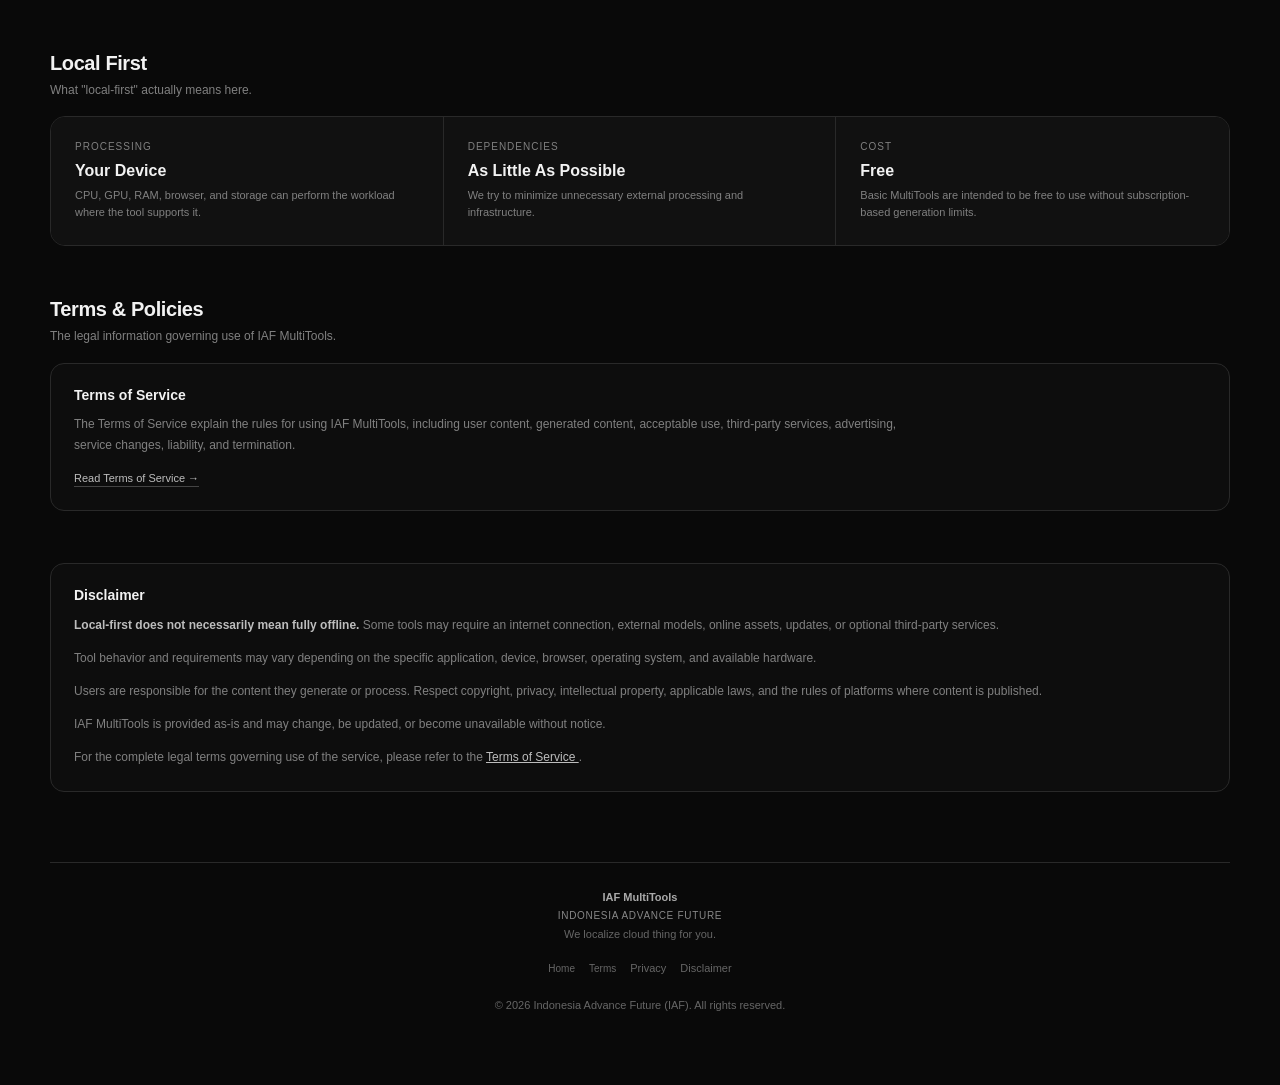
==== commit ac953a65: "404 dan tos" ====
--- a/index.html
+++ b/index.html
@@ -56,6 +56,11 @@
       text-decoration: none;
     }
 
+
+    /* =====================================================
+       APP
+    ===================================================== */
+
     .app {
       width: min(1180px, calc(100% - 32px));
 
@@ -86,6 +91,8 @@
       align-items: center;
 
       gap: 16px;
+
+      min-width: 0;
     }
 
     .logo {
@@ -110,6 +117,8 @@
       flex-direction: column;
 
       gap: 3px;
+
+      min-width: 0;
     }
 
     .brand-name {
@@ -119,6 +128,8 @@
       font-weight: 700;
 
       letter-spacing: 1.2px;
+
+      white-space: nowrap;
     }
 
     .brand-subtitle {
@@ -135,9 +146,9 @@
     ===================================================== */
 
     .hero {
+      max-width: 930px;
+
       padding: 76px 0 50px;
-
-      max-width: 930px;
     }
 
     .hero-label {
@@ -173,6 +184,10 @@
       font-size: 18px;
 
       line-height: 1.6;
+    }
+
+    .hero-subtitle strong {
+      color: var(--text);
     }
 
     .hero-note {
@@ -333,35 +348,42 @@
     }
 
 
-/* =====================================================
-   AD SLOT
-===================================================== */
-
-.ad-slot {
-  width: 100%;
-  aspect-ratio: 320 / 100;
-
-  display: flex;
-  align-items: center;
-  justify-content: center;
-
-  margin-top: 30px;
-  overflow: hidden;
-
-  background: #0d0d0d;
-  border: 1px dashed #303030;
-  border-radius: 12px;
-
-  color: var(--dim);
-  text-align: center;
-}
-
-.ad-slot img {
-  display: block;
-  width: 100%;
-  height: 100%;
-  object-fit: contain;
-}
+    /* =====================================================
+       AD SLOT
+    ===================================================== */
+
+    .ad-slot {
+      width: 100%;
+
+      aspect-ratio: 320 / 100;
+
+      display: flex;
+      align-items: center;
+      justify-content: center;
+
+      margin-top: 30px;
+
+      overflow: hidden;
+
+      background: #0d0d0d;
+
+      border: 1px dashed #303030;
+
+      border-radius: 12px;
+
+      color: var(--dim);
+
+      text-align: center;
+    }
+
+    .ad-slot img {
+      display: block;
+
+      width: 100%;
+      height: 100%;
+
+      object-fit: contain;
+    }
 
 
     /* =====================================================
@@ -381,7 +403,6 @@
       position: relative;
 
       display: flex;
-
       flex-direction: column;
 
       min-height: 230px;
@@ -461,6 +482,7 @@
 
     .category-meta {
       margin-top: auto;
+
       padding-top: 25px;
 
       color: var(--muted);
@@ -655,7 +677,7 @@
       display: grid;
 
       grid-template-columns:
-        repeat(2, 1fr);
+        1fr;
 
       gap: 14px;
     }
@@ -679,6 +701,8 @@
     .legal-card p {
       margin: 0;
 
+      max-width: 850px;
+
       color: var(--muted);
 
       font-size: 12px;
@@ -691,13 +715,19 @@
 
       margin-top: 16px;
 
+      padding-bottom: 2px;
+
       color: var(--soft);
 
       font-size: 11px;
 
       border-bottom: 1px solid #444;
 
-      padding-bottom: 2px;
+      transition: color 0.15s ease;
+    }
+
+    .legal-link:hover {
+      color: var(--text);
     }
 
 
@@ -789,6 +819,8 @@
       color: #666;
 
       font-size: 10px;
+
+      transition: color 0.15s ease;
     }
 
     .footer-links a:hover {
@@ -814,10 +846,6 @@
         grid-template-columns: 1fr;
       }
 
-      .legal-grid {
-        grid-template-columns: 1fr;
-      }
-
       .local-box {
         grid-template-columns: 1fr;
       }
@@ -854,6 +882,10 @@
         max-width: 150px;
       }
 
+      .brand-name {
+        white-space: normal;
+      }
+
       .hero {
         padding-top: 55px;
       }
@@ -897,7 +929,11 @@
 
     <header class="header">
 
-      <div class="brand">
+      <a
+        class="brand"
+        href="index.html"
+        aria-label="IAF MultiTools home"
+      >
 
         <img
           class="logo"
@@ -917,6 +953,8 @@
 
         </div>
 
+      </a>
+
     </header>
 
 
@@ -1035,7 +1073,10 @@
          Loaded by asset/ads.js
     =================================================== -->
 
-    <div class="ad-slot"></div>
+    <div
+      class="ad-slot"
+      aria-label="Advertisement"
+    ></div>
 
 
 
@@ -1071,6 +1112,7 @@
         <a
           class="category-card"
           href="#"
+          aria-label="Short Video tools"
         >
 
           <span class="category-number">
@@ -1106,6 +1148,7 @@
         <a
           class="category-card"
           href="#"
+          aria-label="Audio tools"
         >
 
           <span class="category-number">
@@ -1141,6 +1184,7 @@
         <a
           class="category-card"
           href="#"
+          aria-label="Video tools"
         >
 
           <span class="category-number">
@@ -1176,6 +1220,7 @@
         <a
           class="category-card"
           href="#"
+          aria-label="Image tools"
         >
 
           <span class="category-number">
@@ -1211,6 +1256,7 @@
         <a
           class="category-card"
           href="#"
+          aria-label="AI tools"
         >
 
           <span class="category-number">
@@ -1246,6 +1292,7 @@
         <a
           class="category-card"
           href="#"
+          aria-label="More MultiTools"
         >
 
           <span class="category-number">
@@ -1287,12 +1334,15 @@
          Loaded by asset/ads.js
     =================================================== -->
 
-    <div class="ad-slot"></div>
+    <div
+      class="ad-slot"
+      aria-label="Advertisement"
+    ></div>
 
 
 
     <!-- ===================================================
-         MORE CATEGORIES / BULLSHIT
+         MORE THAN CONTENT TOOLS
     =================================================== -->
 
     <section class="section">
@@ -1603,7 +1653,7 @@
           </h2>
 
           <p class="section-description">
-            Yes, the boring legal stuff exists too.
+            The legal information governing use of IAF MultiTools.
           </p>
 
         </div>
@@ -1622,43 +1672,19 @@
 
           <p>
 
-            Rules for using IAF MultiTools,
-            including acceptable use, service
-            availability, limitations, and
-            general responsibilities.
+            The Terms of Service explain the rules for
+            using IAF MultiTools, including user content,
+            generated content, acceptable use,
+            third-party services, advertising,
+            service changes, liability, and termination.
 
           </p>
 
           <a
             class="legal-link"
-            href="#"
+            href="terms.html"
           >
             Read Terms of Service →
-          </a>
-
-        </div>
-
-
-        <div class="legal-card">
-
-          <h3>
-            EULA
-          </h3>
-
-          <p>
-
-            The End User License Agreement
-            explains the conditions under which
-            IAF software and tools are provided
-            and used.
-
-          </p>
-
-          <a
-            class="legal-link"
-            href="#"
-          >
-            Read EULA →
           </a>
 
         </div>
@@ -1723,6 +1749,19 @@
 
         </p>
 
+        <p>
+
+          For the complete legal terms governing use
+          of the service, please refer to the
+          <a
+            href="terms.html"
+            style="color: var(--soft); text-decoration: underline;"
+          >
+            Terms of Service
+          </a>.
+
+        </p>
+
       </div>
 
     </section>
@@ -1751,23 +1790,33 @@
 
       <div class="footer-links">
 
-        <a href="#">
+        <a href="index.html">
+          Home
+        </a>
+
+        <a href="terms.html">
           Terms
         </a>
 
-        <a href="#">
-          EULA
-        </a>
-
-        <a href="#">
+        <!--
+          Privacy and Disclaimer pages do not exist yet.
+          Keep these as plain text until their pages are created.
+        -->
+
+        <span>
           Privacy
-        </a>
-
-        <a href="#">
+        </span>
+
+        <span>
           Disclaimer
-        </a>
+        </span>
 
       </div>
+
+      <br />
+
+      © 2026 Indonesia Advance Future (IAF).
+      All rights reserved.
 
     </footer>
 
